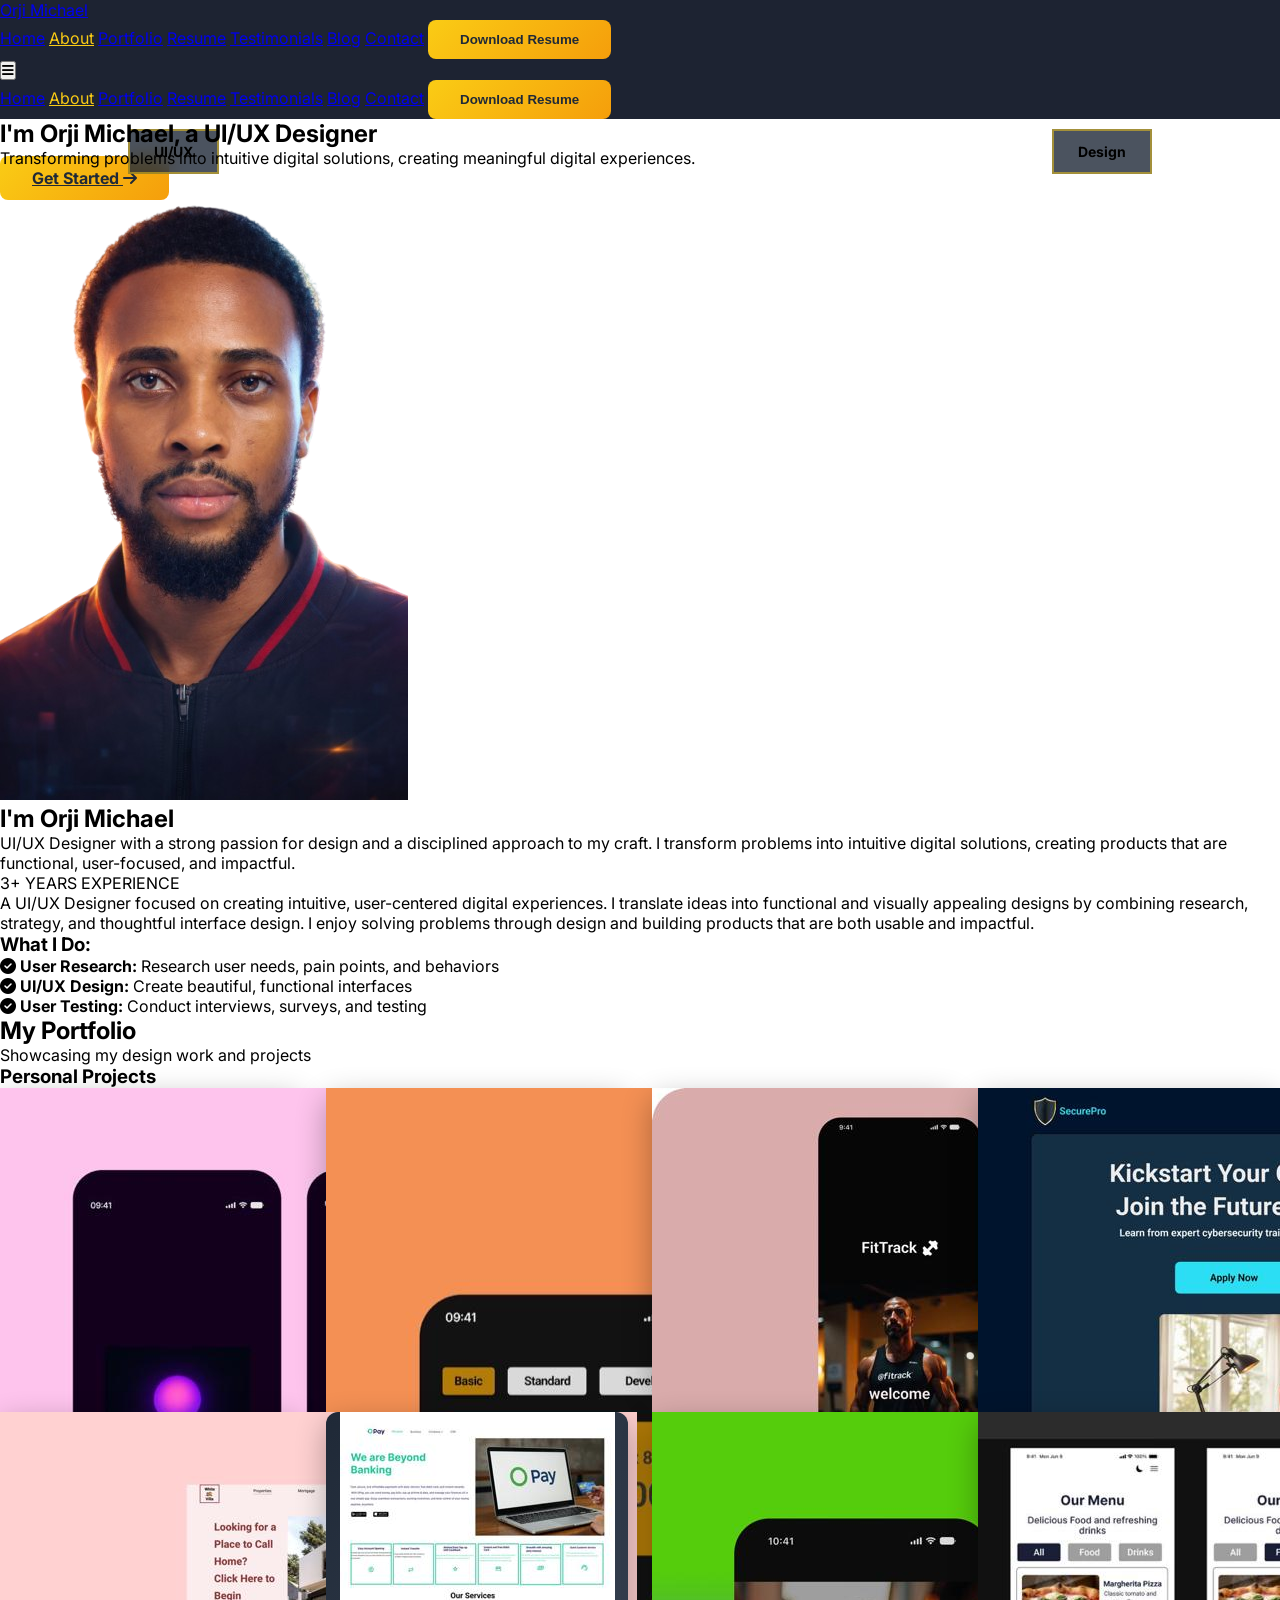
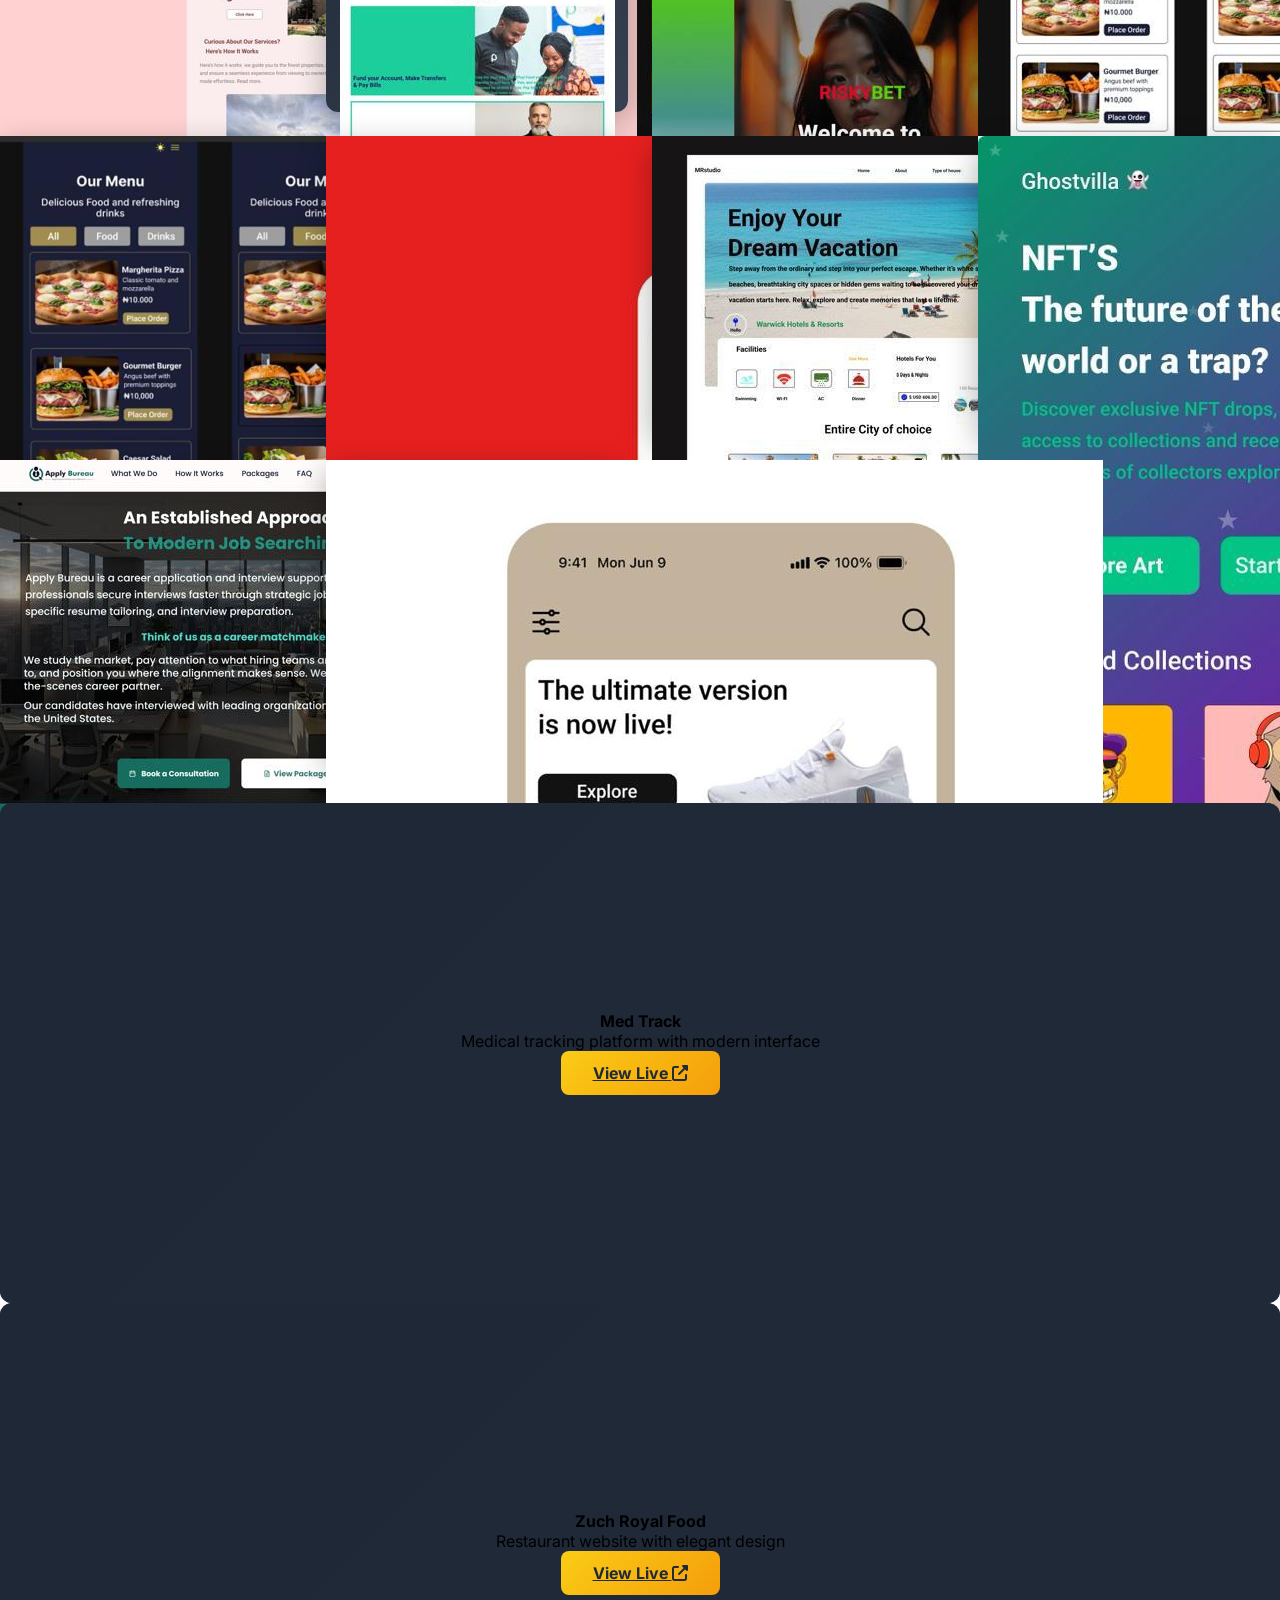
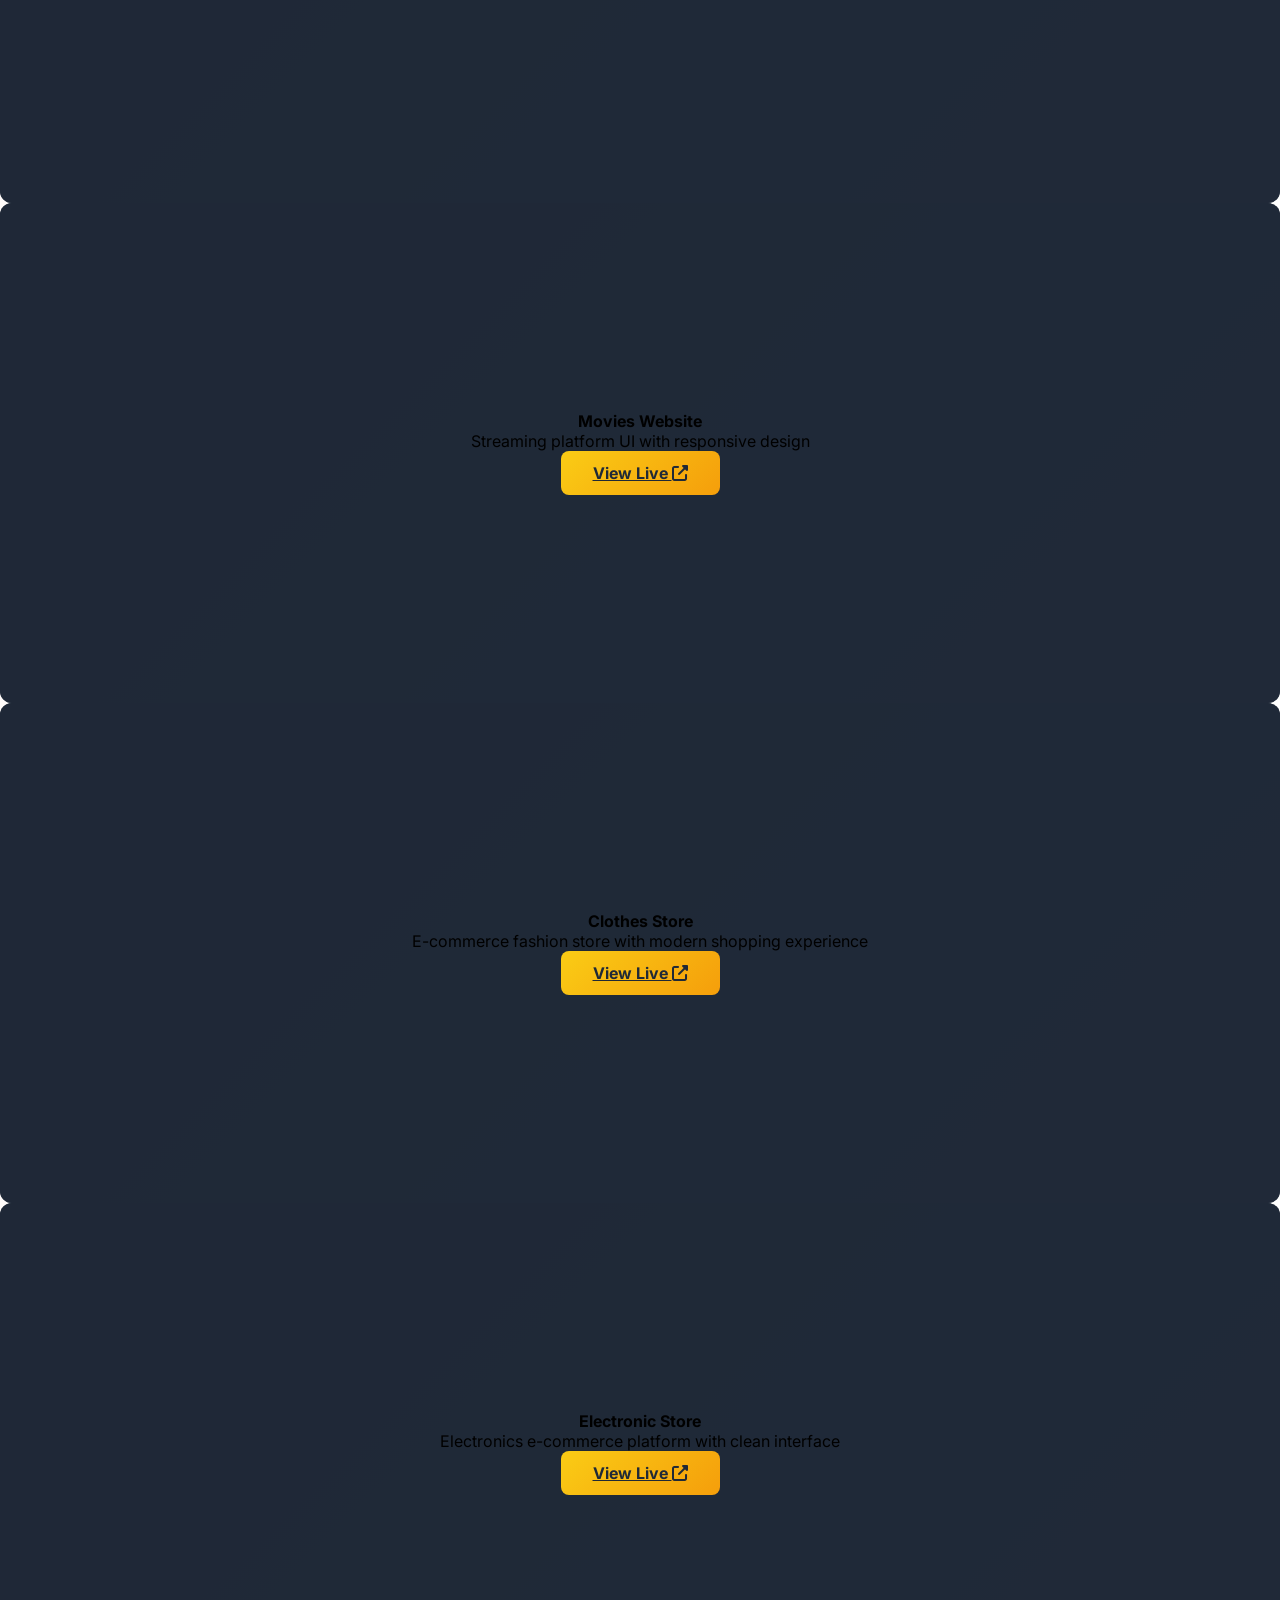
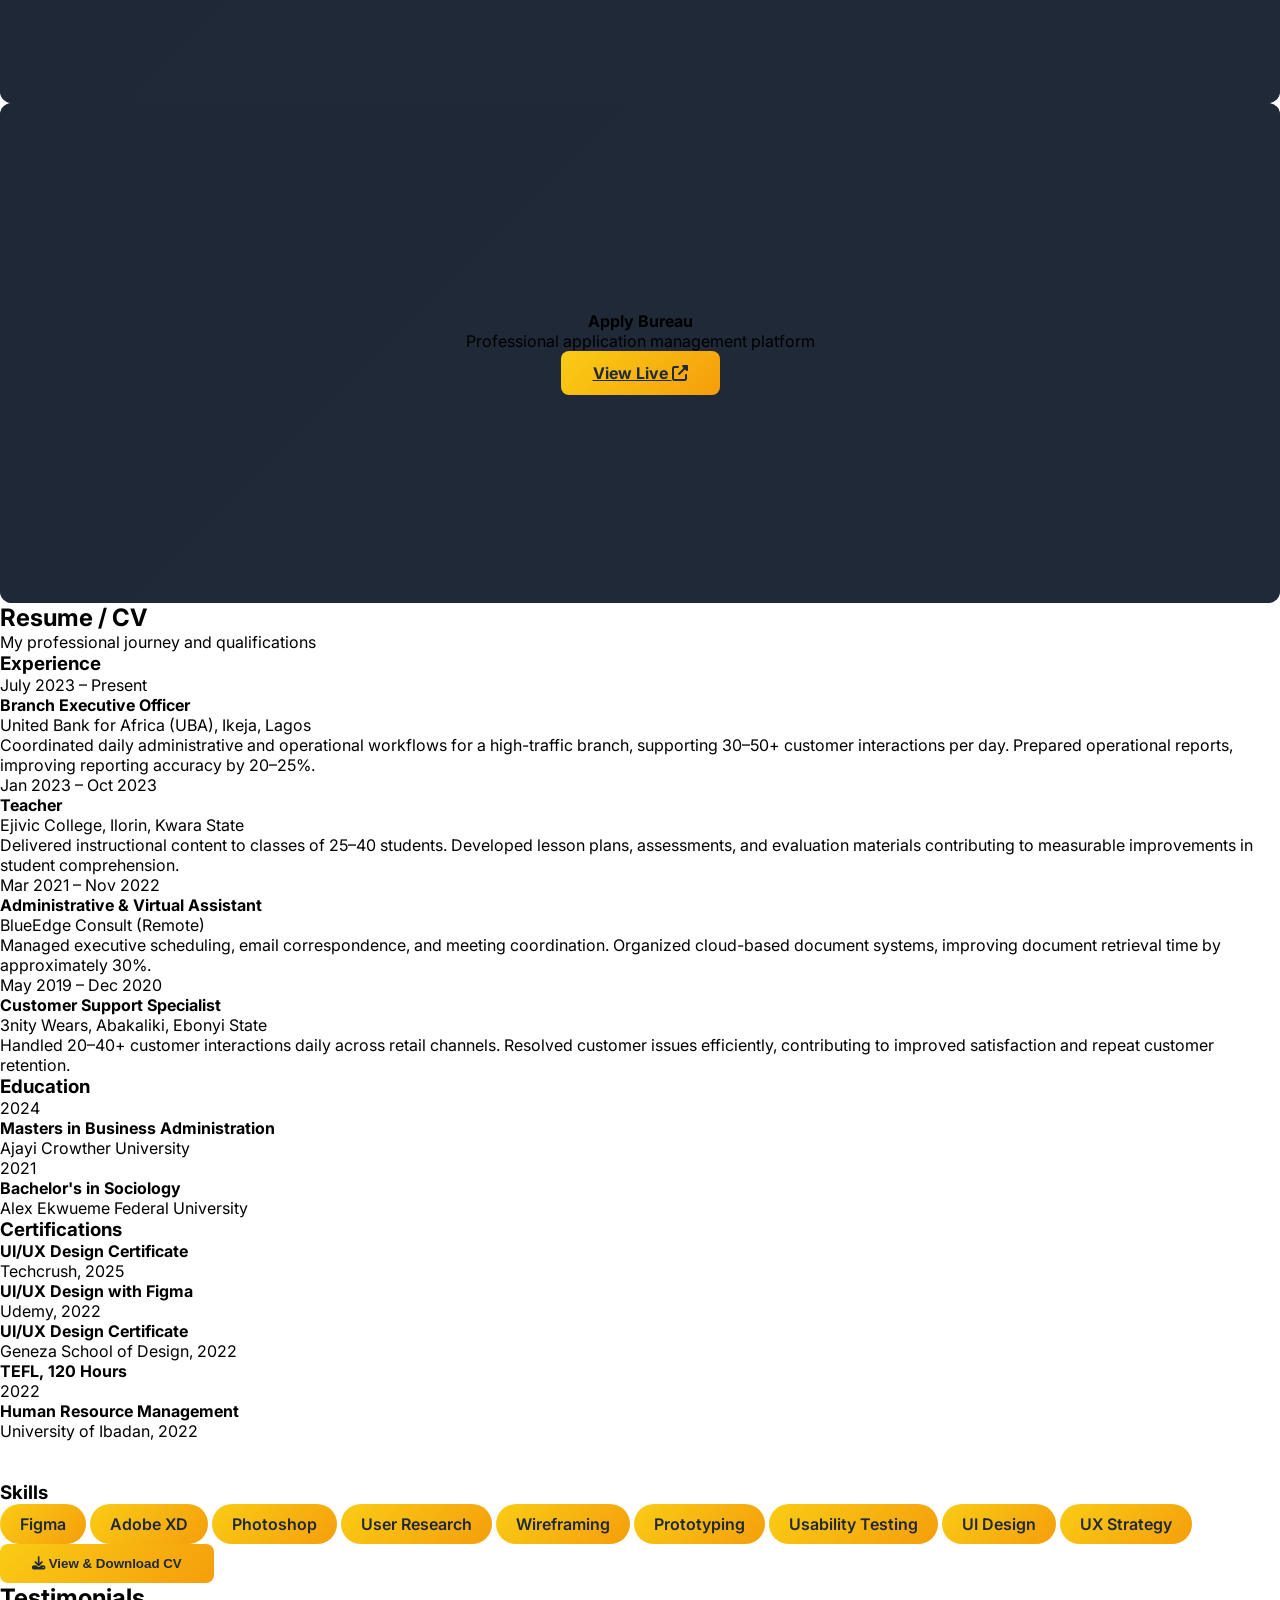
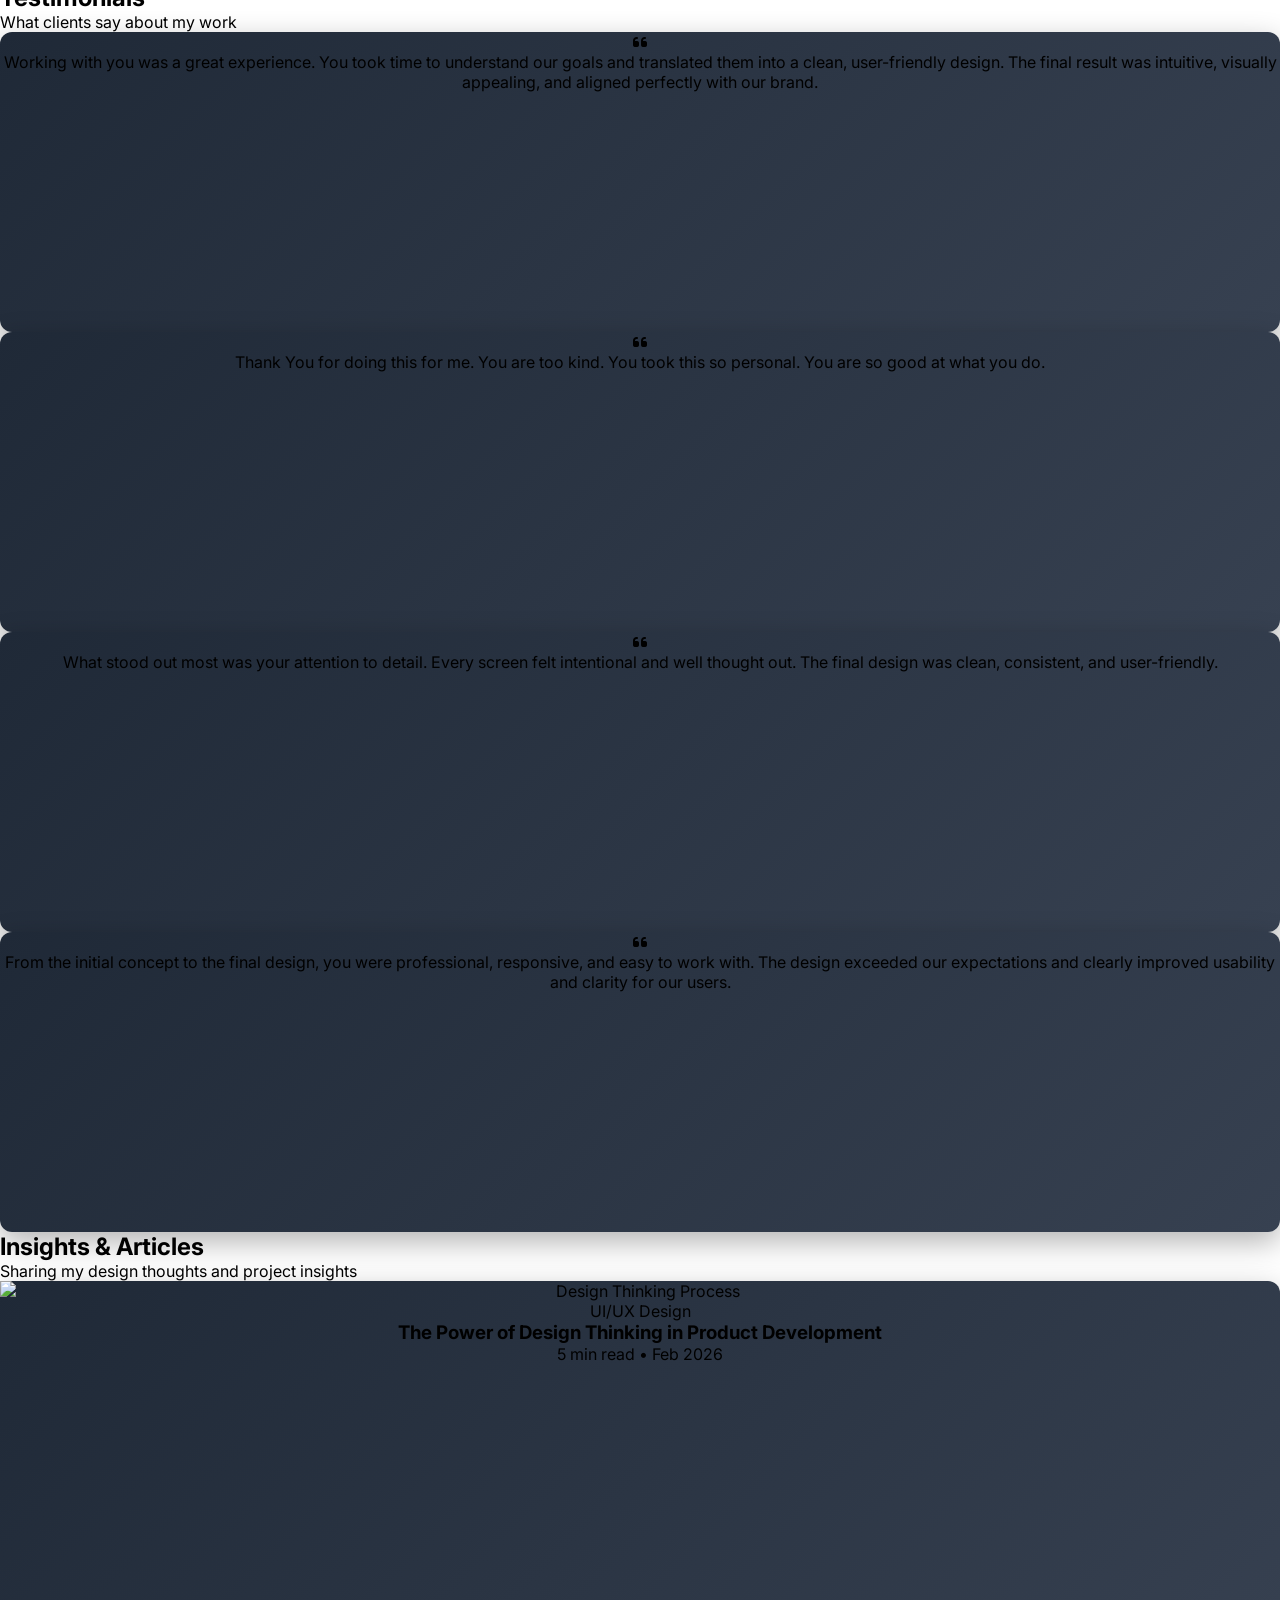
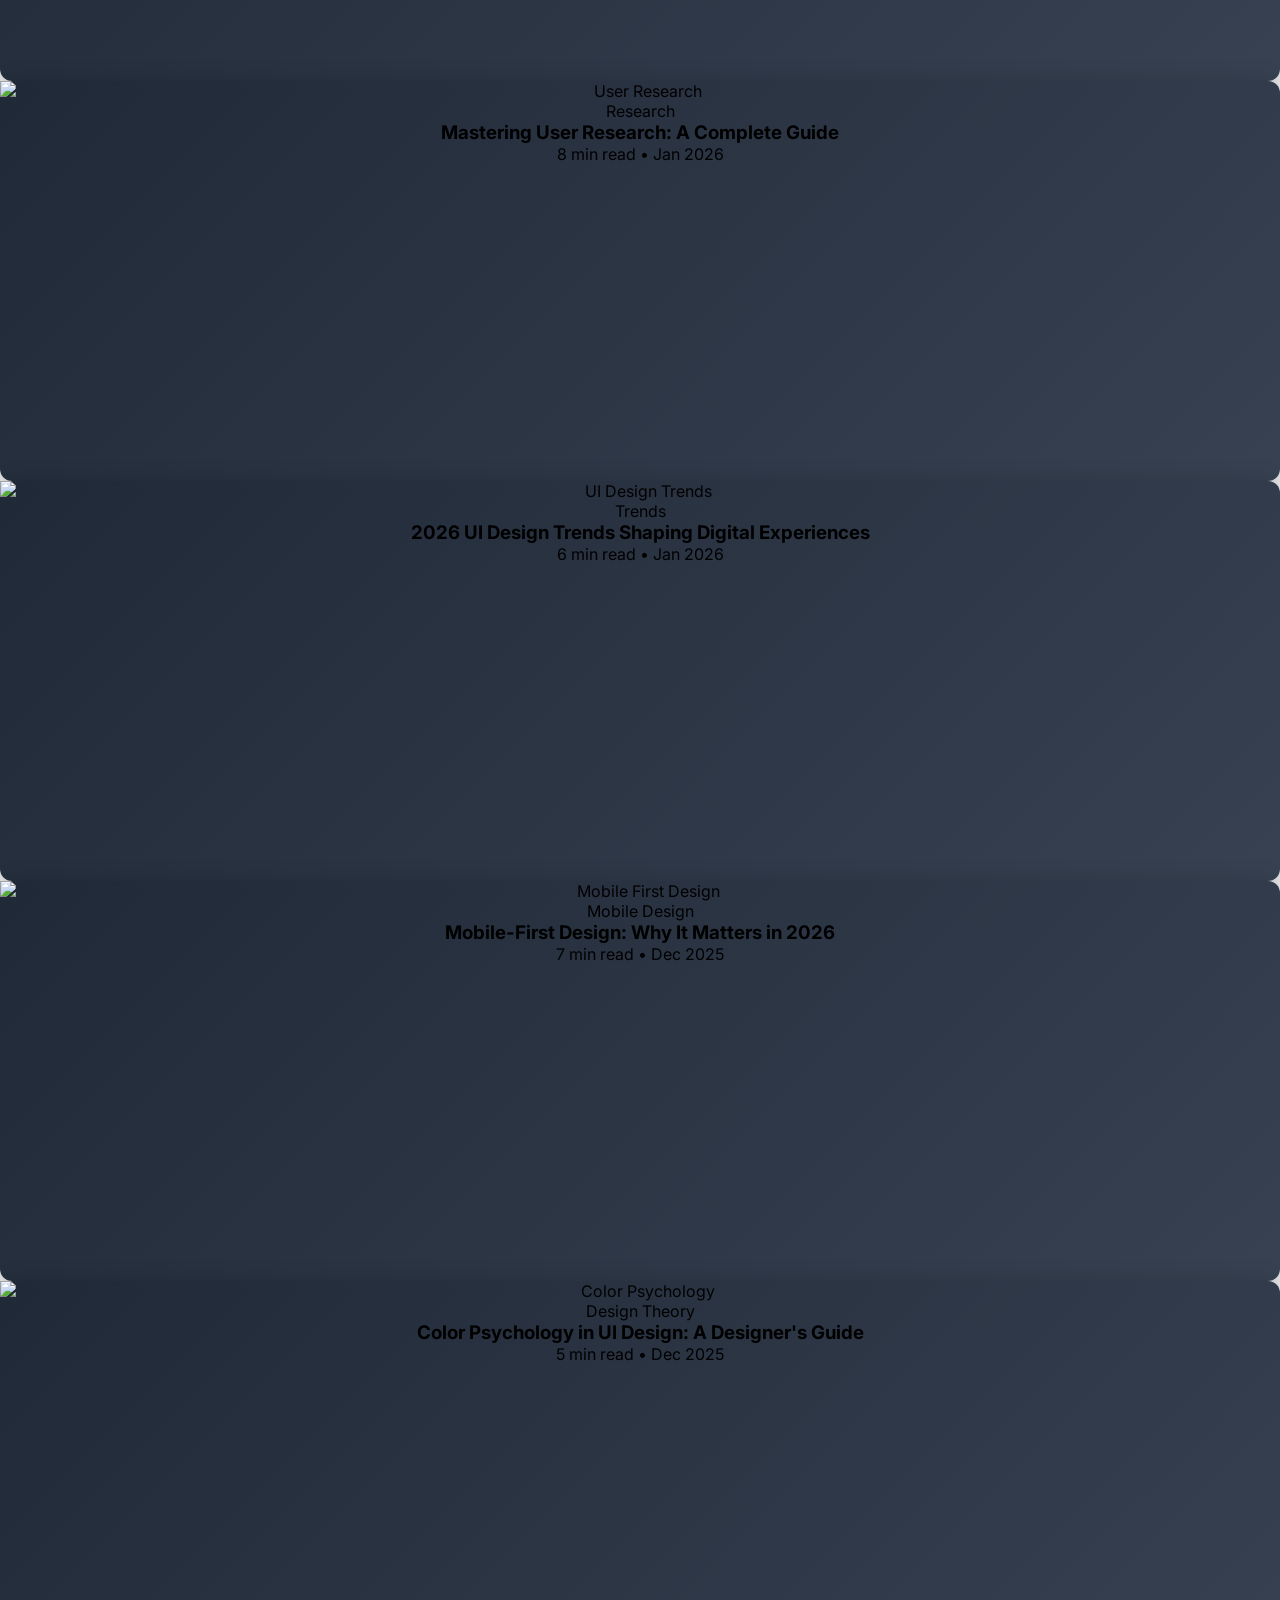
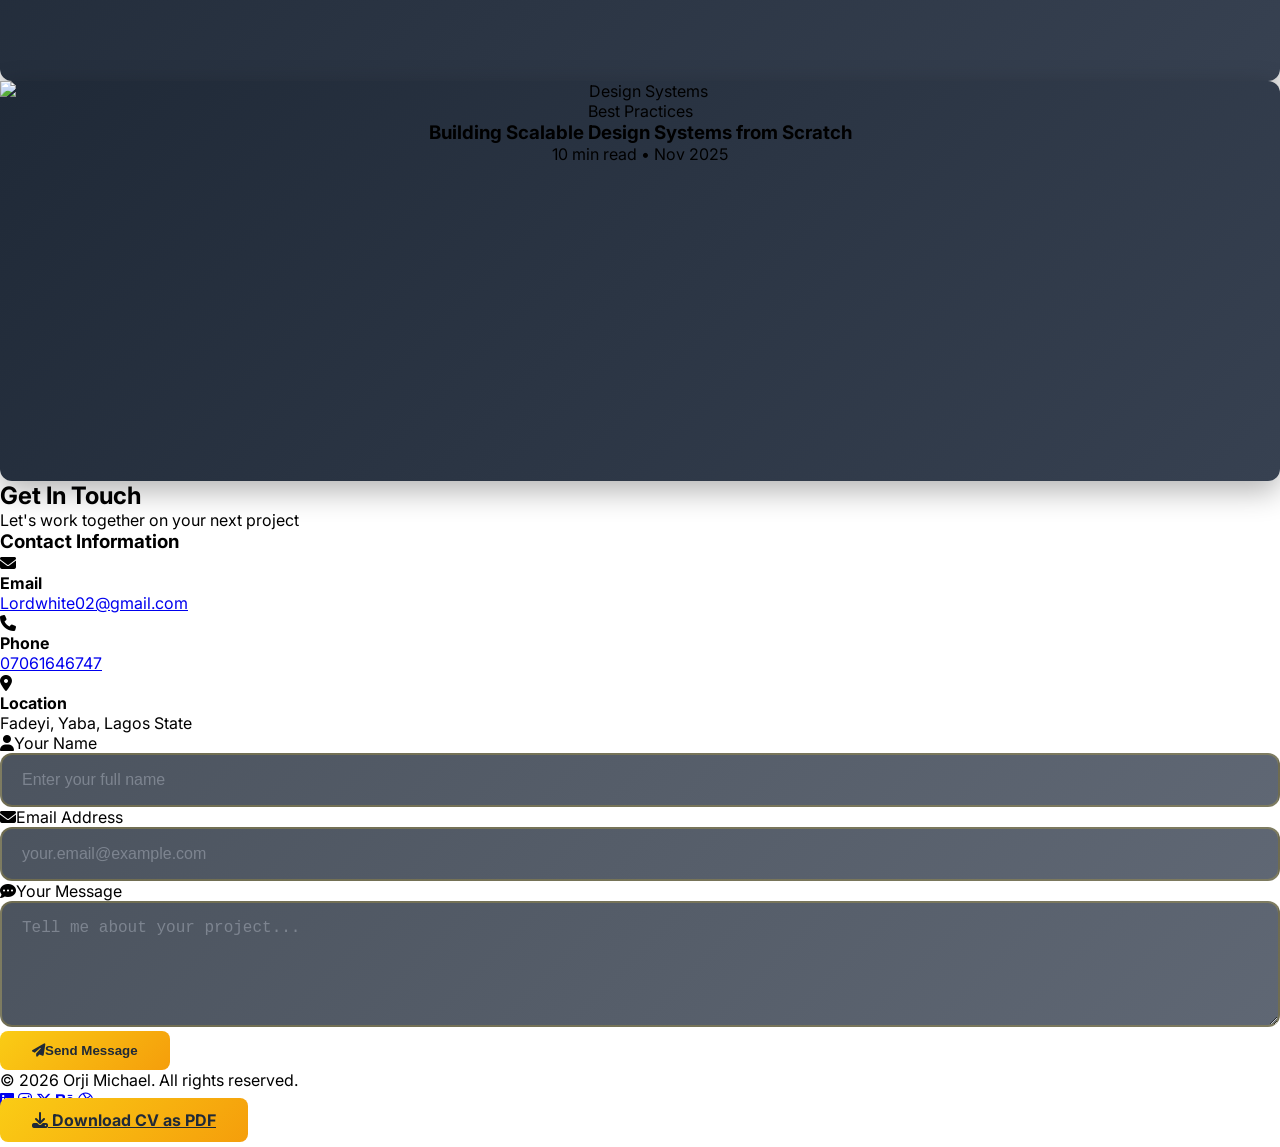
==== index.html @ 98fd3d8f "first commit" ====
<!DOCTYPE html>
<html lang="en" class="scroll-smooth">
<head>
    <meta charset="UTF-8">
    <meta name="viewport" content="width=device-width, initial-scale=1.0">
    <title>Orji Michael - UI/UX Designer Portfolio</title>
    <script src="https://cdn.tailwindcss.com"></script>
    <link rel="stylesheet" href="https://cdnjs.cloudflare.com/ajax/libs/font-awesome/6.4.0/css/all.min.css">
    <link rel="stylesheet" href="styles.css">
</head>
<body class="bg-gray-900 text-white overflow-x-hidden">
    
    <!-- Navigation -->
    <nav id="navbar" class="fixed top-0 left-0 right-0 z-50 transition-all duration-300">
        <div class="container mx-auto px-6 py-4">
            <div class="flex items-center justify-between">
                <div class="text-2xl font-bold">
                    <a href="#home" class="hover:text-yellow-400 transition-colors">Orji Michael</a>
                </div>
                
                <!-- Desktop Menu -->
                <div class="hidden lg:flex items-center space-x-8">
                    <a href="#home" class="nav-link hover:text-yellow-400 transition-colors">Home</a>
                    <a href="#about" class="nav-link hover:text-yellow-400 transition-colors">About</a>
                    <a href="#portfolio" class="nav-link hover:text-yellow-400 transition-colors">Portfolio</a>
                    <a href="#resume" class="nav-link hover:text-yellow-400 transition-colors">Resume</a>
                    <a href="#testimonials" class="nav-link hover:text-yellow-400 transition-colors">Testimonials</a>
                    <a href="#blog" class="nav-link hover:text-yellow-400 transition-colors">Blog</a>
                    <a href="#contact" class="nav-link hover:text-yellow-400 transition-colors">Contact</a>
                    <button onclick="openResumeModal()" class="btn-primary">Download Resume</button>
                </div>
                
                <!-- Mobile Menu Button -->
                <button id="mobile-menu-btn" class="lg:hidden text-2xl">
                    <i class="fas fa-bars"></i>
                </button>
            </div>
        </div>
        
        <!-- Mobile Menu -->
        <div id="mobile-menu" class="hidden lg:hidden bg-gray-800 border-t border-gray-700">
            <div class="container mx-auto px-6 py-4 flex flex-col space-y-4">
                <a href="#home" class="nav-link hover:text-yellow-400 transition-colors">Home</a>
                <a href="#about" class="nav-link hover:text-yellow-400 transition-colors">About</a>
                <a href="#portfolio" class="nav-link hover:text-yellow-400 transition-colors">Portfolio</a>
                <a href="#resume" class="nav-link hover:text-yellow-400 transition-colors">Resume</a>
                <a href="#testimonials" class="nav-link hover:text-yellow-400 transition-colors">Testimonials</a>
                <a href="#blog" class="nav-link hover:text-yellow-400 transition-colors">Blog</a>
                <a href="#contact" class="nav-link hover:text-yellow-400 transition-colors">Contact</a>
                <button onclick="openResumeModal()" class="btn-primary w-full">Download Resume</button>
            </div>
        </div>
    </nav>

    <!-- Hero Section -->
    <section id="home" class="min-h-screen flex items-center justify-center relative overflow-hidden pt-20">
        <div class="absolute inset-0 bg-gradient-to-br from-gray-900 via-gray-800 to-gray-900"></div>
        
        <!-- Floating Shapes -->
        <div class="floating-shape" style="top: 15%; left: 10%;">
            <div class="shape-box">UI/UX</div>
        </div>
        <div class="floating-shape" style="top: 60%; left: 15%; animation-delay: 1s;">
            <div class="shape-circle bg-yellow-400"></div>
        </div>
        <div class="floating-shape" style="top: 25%; right: 15%; animation-delay: 2s;">
            <div class="shape-hexagon bg-green-400"></div>
        </div>
        <div class="floating-shape" style="bottom: 20%; right: 10%; animation-delay: 1.5s;">
            <div class="shape-box">Design</div>
        </div>
        
        <div class="container mx-auto px-6 relative z-10">
            <div class="text-center max-w-4xl mx-auto">
                <h1 class="text-5xl md:text-7xl font-bold mb-6 hero-text">
                    I'm <span class="text-yellow-400">Orji Michael</span>, a UI/UX Designer
                </h1>
                <p class="text-xl md:text-2xl text-gray-300 mb-8 hero-subtext">
                    Transforming problems into intuitive digital solutions, creating meaningful digital experiences.
                </p>
                <a href="#portfolio" class="btn-primary inline-block">
                    Get Started <i class="fas fa-arrow-right ml-2"></i>
                </a>
            </div>
        </div>
    </section>

    <!-- About Section -->
    <section id="about" class="py-20 relative overflow-hidden">
        <div class="absolute inset-0 dotted-bg"></div>
        
        <!-- Floating Shapes -->
        <div class="floating-shape" style="top: 10%; right: 5%; animation-delay: 0.5s;">
            <div class="shape-circle bg-purple-400"></div>
        </div>
        <div class="floating-shape" style="bottom: 15%; left: 8%; animation-delay: 1.5s;">
            <div class="shape-hexagon bg-blue-400"></div>
        </div>
        
        <div class="container mx-auto px-6 relative z-10">
            <div class="grid md:grid-cols-2 gap-12 items-center">
                <!-- Image -->
                <div class="about-image">
                    <img src="/Modern_portrait_with_futuristic_backdrop-removebg-preview.png" 
                         alt="Orji Michael" 
                         class="rounded-lg shadow-2xl w-full">
                </div>
                
                <!-- Content -->
                <div class="about-content space-y-6">
                    <h2 class="text-4xl md:text-5xl font-bold mb-4">I'm Orji Michael</h2>
                    
                    <p class="text-gray-300 text-lg leading-relaxed">
                        UI/UX Designer with a strong passion for design and a disciplined approach to my craft. 
                        I transform problems into intuitive digital solutions, creating products that are functional, 
                        user-focused, and impactful.
                    </p>
                    
                    <div class="bg-yellow-400 text-gray-900 inline-block px-6 py-3 rounded-lg font-bold text-xl">
                        3+ YEARS EXPERIENCE
                    </div>
                    
                    <p class="text-gray-300 text-lg leading-relaxed">
                        A UI/UX Designer focused on creating intuitive, user-centered digital experiences. I translate 
                        ideas into functional and visually appealing designs by combining research, strategy, and thoughtful 
                        interface design. I enjoy solving problems through design and building products that are both usable 
                        and impactful.
                    </p>
                    
                    <div class="space-y-4">
                        <h3 class="text-2xl font-bold text-yellow-400">What I Do:</h3>
                        <ul class="space-y-3">
                            <li class="flex items-start">
                                <i class="fas fa-check-circle text-yellow-400 mt-1 mr-3"></i>
                                <span class="text-gray-300"><strong>User Research:</strong> Research user needs, pain points, and behaviors</span>
                            </li>
                            <li class="flex items-start">
                                <i class="fas fa-check-circle text-yellow-400 mt-1 mr-3"></i>
                                <span class="text-gray-300"><strong>UI/UX Design:</strong> Create beautiful, functional interfaces</span>
                            </li>
                            <li class="flex items-start">
                                <i class="fas fa-check-circle text-yellow-400 mt-1 mr-3"></i>
                                <span class="text-gray-300"><strong>User Testing:</strong> Conduct interviews, surveys, and testing</span>
                            </li>
                        </ul>
                    </div>
                </div>
            </div>
        </div>
    </section>

    <!-- Portfolio Section -->
    <section id="portfolio" class="py-20 bg-gray-800">
        <div class="container mx-auto px-6">
            <div class="text-center mb-16">
                <h2 class="text-4xl md:text-5xl font-bold mb-4">My Portfolio</h2>
                <p class="text-gray-400 text-lg">Showcasing my design work and projects</p>
            </div>
            
            <!-- Personal Projects -->
            <div class="mb-16">
                <h3 class="text-3xl font-bold mb-8 text-yellow-400">Personal Projects</h3>
                <div id="personal-projects" class="masonry-grid mb-8"></div>
                <div class="text-center">
                    <a href="https://www.figma.com/design/Eebya5kWHMeaG3CeEDU3U3/Project?node-id=0-1&t=UxhblJqhVqPGoAim-1" target="_blank" rel="noopener noreferrer" class="btn-primary inline-block">
                        View All My Work in Figma <i class="fas fa-external-link-alt ml-2"></i>
                    </a>
                </div>
            </div>
            
            <!-- Real-Life / Client Projects -->
            <div>
                <h3 class="text-3xl font-bold mb-8 text-yellow-400">Real-Life / Client Projects</h3>
                <div id="client-projects" class="grid md:grid-cols-2 xl:grid-cols-3 gap-8"></div>
            </div>
        </div>
    </section>

    <!-- Resume Section -->
    <section id="resume" class="py-20">
        <div class="container mx-auto px-6">
            <div class="text-center mb-16">
                <h2 class="text-4xl md:text-5xl font-bold mb-4">Resume / CV</h2>
                <p class="text-gray-400 text-lg">My professional journey and qualifications</p>
            </div>
            
            <!-- Experience Timeline -->
            <div class="mb-16">
                <h3 class="text-3xl font-bold mb-8 text-yellow-400">Experience</h3>
                <div class="space-y-8">
                    <div class="timeline-item">
                        <div class="flex flex-col md:flex-row gap-6">
                            <div class="md:w-1/4">
                                <span class="text-yellow-400 font-bold text-lg">July 2023 – Present</span>
                            </div>
                            <div class="md:w-3/4">
                                <h4 class="text-2xl font-bold mb-2">Branch Executive Officer</h4>
                                <p class="text-gray-400 mb-3">United Bank for Africa (UBA), Ikeja, Lagos</p>
                                <p class="text-gray-300">Coordinated daily administrative and operational workflows for a high-traffic branch, supporting 30–50+ customer interactions per day. Prepared operational reports, improving reporting accuracy by 20–25%.</p>
                            </div>
                        </div>
                    </div>
                    
                    <div class="timeline-item">
                        <div class="flex flex-col md:flex-row gap-6">
                            <div class="md:w-1/4">
                                <span class="text-yellow-400 font-bold text-lg">Jan 2023 – Oct 2023</span>
                            </div>
                            <div class="md:w-3/4">
                                <h4 class="text-2xl font-bold mb-2">Teacher</h4>
                                <p class="text-gray-400 mb-3">Ejivic College, Ilorin, Kwara State</p>
                                <p class="text-gray-300">Delivered instructional content to classes of 25–40 students. Developed lesson plans, assessments, and evaluation materials contributing to measurable improvements in student comprehension.</p>
                            </div>
                        </div>
                    </div>
                    
                    <div class="timeline-item">
                        <div class="flex flex-col md:flex-row gap-6">
                            <div class="md:w-1/4">
                                <span class="text-yellow-400 font-bold text-lg">Mar 2021 – Nov 2022</span>
                            </div>
                            <div class="md:w-3/4">
                                <h4 class="text-2xl font-bold mb-2">Administrative & Virtual Assistant</h4>
                                <p class="text-gray-400 mb-3">BlueEdge Consult (Remote)</p>
                                <p class="text-gray-300">Managed executive scheduling, email correspondence, and meeting coordination. Organized cloud-based document systems, improving document retrieval time by approximately 30%.</p>
                            </div>
                        </div>
                    </div>
                    
                    <div class="timeline-item">
                        <div class="flex flex-col md:flex-row gap-6">
                            <div class="md:w-1/4">
                                <span class="text-yellow-400 font-bold text-lg">May 2019 – Dec 2020</span>
                            </div>
                            <div class="md:w-3/4">
                                <h4 class="text-2xl font-bold mb-2">Customer Support Specialist</h4>
                                <p class="text-gray-400 mb-3">3nity Wears, Abakaliki, Ebonyi State</p>
                                <p class="text-gray-300">Handled 20–40+ customer interactions daily across retail channels. Resolved customer issues efficiently, contributing to improved satisfaction and repeat customer retention.</p>
                            </div>
                        </div>
                    </div>
                </div>
            </div>
            
            <!-- Education -->
            <div class="mb-16">
                <h3 class="text-3xl font-bold mb-8 text-yellow-400">Education</h3>
                <div class="grid md:grid-cols-2 gap-8">
                    <div class="bg-gray-800 p-6 rounded-lg timeline-item">
                        <span class="text-yellow-400 font-bold">2024</span>
                        <h4 class="text-xl font-bold mt-2 mb-1">Masters in Business Administration</h4>
                        <p class="text-gray-400">Ajayi Crowther University</p>
                    </div>
                    <div class="bg-gray-800 p-6 rounded-lg timeline-item">
                        <span class="text-yellow-400 font-bold">2021</span>
                        <h4 class="text-xl font-bold mt-2 mb-1">Bachelor's in Sociology</h4>
                        <p class="text-gray-400">Alex Ekwueme Federal University</p>
                    </div>
                </div>
            </div>
            
            <!-- Certifications -->
            <div class="mb-16">
                <h3 class="text-3xl font-bold mb-8 text-yellow-400">Certifications</h3>
                <div class="grid md:grid-cols-2 lg:grid-cols-3 gap-6">
                    <div class="bg-gray-800 p-6 rounded-lg timeline-item">
                        <h4 class="font-bold mb-2">UI/UX Design Certificate</h4>
                        <p class="text-gray-400 text-sm">Techcrush, 2025</p>
                    </div>
                    <div class="bg-gray-800 p-6 rounded-lg timeline-item">
                        <h4 class="font-bold mb-2">UI/UX Design with Figma</h4>
                        <p class="text-gray-400 text-sm">Udemy, 2022</p>
                    </div>
                    <div class="bg-gray-800 p-6 rounded-lg timeline-item">
                        <h4 class="font-bold mb-2">UI/UX Design Certificate</h4>
                        <p class="text-gray-400 text-sm">Geneza School of Design, 2022</p>
                    </div>
                    <div class="bg-gray-800 p-6 rounded-lg timeline-item">
                        <h4 class="font-bold mb-2">TEFL, 120 Hours</h4>
                        <p class="text-gray-400 text-sm">2022</p>
                    </div>
                    <div class="bg-gray-800 p-6 rounded-lg timeline-item">
                        <h4 class="font-bold mb-2">Human Resource Management</h4>
                        <p class="text-gray-400 text-sm">University of Ibadan, 2022</p>
                    </div>
                    <div class="bg-gray-800 p-6 rounded-lg timeline-item">
                        <h4 class="font-bold mb-2">Public Administration Certification</h4>
                        <p class="text-gray-400 text-sm">Chartered Institute of Local Government, 2022</p>
                    </div>
                </div>
            </div>
            
            <!-- Skills -->
            <div class="mb-16">
                <h3 class="text-3xl font-bold mb-8 text-yellow-400">Skills</h3>
                <div class="flex flex-wrap gap-4">
                    <span class="skill-tag">Figma</span>
                    <span class="skill-tag">Adobe XD</span>
                    <span class="skill-tag">Photoshop</span>
                    <span class="skill-tag">User Research</span>
                    <span class="skill-tag">Wireframing</span>
                    <span class="skill-tag">Prototyping</span>
                    <span class="skill-tag">Usability Testing</span>
                    <span class="skill-tag">UI Design</span>
                    <span class="skill-tag">UX Strategy</span>
                </div>
            </div>
            
            <!-- CV Download Button -->
            <div class="text-center">
                <button onclick="openResumeModal()" class="btn-primary text-xl px-8 py-4">
                    <i class="fas fa-download mr-2"></i> View & Download CV
                </button>
            </div>
        </div>
    </section>

    <!-- Testimonials Section -->
    <section id="testimonials" class="py-20 bg-gray-800">
        <div class="container mx-auto px-6">
            <div class="text-center mb-16">
                <h2 class="text-4xl md:text-5xl font-bold mb-4">Testimonials</h2>
                <p class="text-gray-400 text-lg">What clients say about my work</p>
            </div>
            
            <div class="grid md:grid-cols-2 lg:grid-cols-2 gap-8">
                <div class="flip-card">
                    <div class="flip-card-inner">
                        <div class="flip-card-front">
                            <div class="p-8">
                                <i class="fas fa-quote-left text-4xl text-yellow-400 mb-4"></i>
                                <p class="text-gray-300 text-lg leading-relaxed">
                                    Working with you was a great experience. You took time to understand our goals and translated them into a clean, user-friendly design. The final result was intuitive, visually appealing, and aligned perfectly with our brand.
                                </p>
                            </div>
                        </div>
                        <div class="flip-card-back">
                            <div class="p-8 flex flex-col items-center justify-center h-full">
                                <img src="https://ui-avatars.com/api/?name=Adebayo+Johnson&background=facc15&color=1f2937&size=128&bold=true" 
                                     alt="Adebayo Johnson" 
                                     class="w-20 h-20 rounded-full mb-4 object-cover border-4 border-yellow-400">
                                <h4 class="text-xl font-bold">Adebayo Johnson</h4>
                                <p class="text-gray-400">CEO, Med Track</p>
                            </div>
                        </div>
                    </div>
                </div>
                
                <div class="flip-card">
                    <div class="flip-card-inner">
                        <div class="flip-card-front">
                            <div class="p-8">
                                <i class="fas fa-quote-left text-4xl text-yellow-400 mb-4"></i>
                                <p class="text-gray-300 text-lg leading-relaxed">
                                    Thank You for doing this for me. You are too kind. You took this so personal. You are so good at what you do.
                                </p>
                            </div>
                        </div>
                        <div class="flip-card-back">
                            <div class="p-8 flex flex-col items-center justify-center h-full">
                                <img src="https://ui-avatars.com/api/?name=Chioma+Okafor&background=facc15&color=1f2937&size=128&bold=true" 
                                     alt="Chioma Okafor" 
                                     class="w-20 h-20 rounded-full mb-4 object-cover border-4 border-yellow-400">
                                <h4 class="text-xl font-bold">Chioma Okafor</h4>
                                <p class="text-gray-400">Owner, Zuch Royal Food</p>
                            </div>
                        </div>
                    </div>
                </div>
                
                <div class="flip-card">
                    <div class="flip-card-inner">
                        <div class="flip-card-front">
                            <div class="p-8">
                                <i class="fas fa-quote-left text-4xl text-yellow-400 mb-4"></i>
                                <p class="text-gray-300 text-lg leading-relaxed">
                                    What stood out most was your attention to detail. Every screen felt intentional and well thought out. The final design was clean, consistent, and user-friendly.
                                </p>
                            </div>
                        </div>
                        <div class="flip-card-back">
                            <div class="p-8 flex flex-col items-center justify-center h-full">
                                <img src="https://ui-avatars.com/api/?name=Emeka+Nwosu&background=facc15&color=1f2937&size=128&bold=true" 
                                     alt="Emeka Nwosu" 
                                     class="w-20 h-20 rounded-full mb-4 object-cover border-4 border-yellow-400">
                                <h4 class="text-xl font-bold">Emeka Nwosu</h4>
                                <p class="text-gray-400">Founder, Clothes Store</p>
                            </div>
                        </div>
                    </div>
                </div>
                
                <div class="flip-card">
                    <div class="flip-card-inner">
                        <div class="flip-card-front">
                            <div class="p-8">
                                <i class="fas fa-quote-left text-4xl text-yellow-400 mb-4"></i>
                                <p class="text-gray-300 text-lg leading-relaxed">
                                    From the initial concept to the final design, you were professional, responsive, and easy to work with. The design exceeded our expectations and clearly improved usability and clarity for our users.
                                </p>
                            </div>
                        </div>
                        <div class="flip-card-back">
                            <div class="p-8 flex flex-col items-center justify-center h-full">
                                <img src="https://ui-avatars.com/api/?name=Ngozi+Adekunle&background=facc15&color=1f2937&size=128&bold=true" 
                                     alt="Ngozi Adekunle" 
                                     class="w-20 h-20 rounded-full mb-4 object-cover border-4 border-yellow-400">
                                <h4 class="text-xl font-bold">Ngozi Adekunle</h4>
                                <p class="text-gray-400">Manager, Electronic Store</p>
                            </div>
                        </div>
                    </div>
                </div>
            </div>
        </div>
    </section>

    <!-- Blog Section -->
    <section id="blog" class="py-20">
        <div class="container mx-auto px-6">
            <div class="text-center mb-16">
                <h2 class="text-4xl md:text-5xl font-bold mb-4">Insights & Articles</h2>
                <p class="text-gray-400 text-lg">Sharing my design thoughts and project insights</p>
            </div>
            
            <div class="grid md:grid-cols-2 lg:grid-cols-3 gap-8">
                <div class="flip-card blog-card">
                    <div class="flip-card-inner">
                        <div class="flip-card-front">
                            <img src="https://images.unsplash.com/photo-1561070791-2526d30994b5?w=400&h=300&fit=crop" 
                                 alt="Design Thinking Process" 
                                 class="w-full h-48 object-cover rounded-t-lg">
                            <div class="p-6">
                                <span class="text-yellow-400 text-sm font-bold">UI/UX Design</span>
                                <h3 class="text-xl font-bold mt-2 mb-2">The Power of Design Thinking in Product Development</h3>
                                <p class="text-gray-400 text-sm">5 min read • Feb 2026</p>
                            </div>
                        </div>
                        <div class="flip-card-back">
                            <div class="p-6 flex flex-col justify-center h-full">
                                <p class="text-gray-300 mb-4 text-sm leading-relaxed">
                                    Discover how design thinking methodology transforms problem-solving and creates user-centered solutions. Learn the five stages: Empathize, Define, Ideate, Prototype, and Test.
                                </p>
                                <div class="flex flex-wrap gap-2 mb-4">
                                    <span class="text-xs bg-yellow-400 text-gray-900 px-3 py-1 rounded-full font-semibold">Design Thinking</span>
                                    <span class="text-xs bg-yellow-400 text-gray-900 px-3 py-1 rounded-full font-semibold">UX Strategy</span>
                                </div>
                                <a href="blog-design-thinking.html" class="text-yellow-400 font-bold hover:underline">
                                    Read More <i class="fas fa-arrow-right ml-1"></i>
                                </a>
                            </div>
                        </div>
                    </div>
                </div>
                
                <div class="flip-card blog-card">
                    <div class="flip-card-inner">
                        <div class="flip-card-front">
                            <img src="https://images.unsplash.com/photo-1586717791821-3f44a563fa4c?w=400&h=300&fit=crop" 
                                 alt="User Research" 
                                 class="w-full h-48 object-cover rounded-t-lg">
                            <div class="p-6">
                                <span class="text-yellow-400 text-sm font-bold">Research</span>
                                <h3 class="text-xl font-bold mt-2 mb-2">Mastering User Research: A Complete Guide</h3>
                                <p class="text-gray-400 text-sm">8 min read • Jan 2026</p>
                            </div>
                        </div>
                        <div class="flip-card-back">
                            <div class="p-6 flex flex-col justify-center h-full">
                                <p class="text-gray-300 mb-4 text-sm leading-relaxed">
                                    A comprehensive guide to conducting effective user research. Learn interview techniques, survey design, usability testing, and how to translate insights into actionable design decisions.
                                </p>
                                <div class="flex flex-wrap gap-2 mb-4">
                                    <span class="text-xs bg-yellow-400 text-gray-900 px-3 py-1 rounded-full font-semibold">User Research</span>
                                    <span class="text-xs bg-yellow-400 text-gray-900 px-3 py-1 rounded-full font-semibold">Testing</span>
                                </div>
                                <a href="blog-user-research.html" class="text-yellow-400 font-bold hover:underline">
                                    Read More <i class="fas fa-arrow-right ml-1"></i>
                                </a>
                            </div>
                        </div>
                    </div>
                </div>
                
                <div class="flip-card blog-card">
                    <div class="flip-card-inner">
                        <div class="flip-card-front">
                            <img src="https://images.unsplash.com/photo-1559028012-481c04fa702d?w=400&h=300&fit=crop" 
                                 alt="UI Design Trends" 
                                 class="w-full h-48 object-cover rounded-t-lg">
                            <div class="p-6">
                                <span class="text-yellow-400 text-sm font-bold">Trends</span>
                                <h3 class="text-xl font-bold mt-2 mb-2">2026 UI Design Trends Shaping Digital Experiences</h3>
                                <p class="text-gray-400 text-sm">6 min read • Jan 2026</p>
                            </div>
                        </div>
                        <div class="flip-card-back">
                            <div class="p-6 flex flex-col justify-center h-full">
                                <p class="text-gray-300 mb-4 text-sm leading-relaxed">
                                    Explore the latest UI design trends including glassmorphism, 3D elements, micro-interactions, and AI-powered personalization that are defining modern digital experiences.
                                </p>
                                <div class="flex flex-wrap gap-2 mb-4">
                                    <span class="text-xs bg-yellow-400 text-gray-900 px-3 py-1 rounded-full font-semibold">UI Trends</span>
                                    <span class="text-xs bg-yellow-400 text-gray-900 px-3 py-1 rounded-full font-semibold">Innovation</span>
                                </div>
                                <a href="blog-ui-trends.html" class="text-yellow-400 font-bold hover:underline">
                                    Read More <i class="fas fa-arrow-right ml-1"></i>
                                </a>
                            </div>
                        </div>
                    </div>
                </div>
                
                <div class="flip-card blog-card">
                    <div class="flip-card-inner">
                        <div class="flip-card-front">
                            <img src="https://images.unsplash.com/photo-1558655146-d09347e92766?w=400&h=300&fit=crop" 
                                 alt="Mobile First Design" 
                                 class="w-full h-48 object-cover rounded-t-lg">
                            <div class="p-6">
                                <span class="text-yellow-400 text-sm font-bold">Mobile Design</span>
                                <h3 class="text-xl font-bold mt-2 mb-2">Mobile-First Design: Why It Matters in 2026</h3>
                                <p class="text-gray-400 text-sm">7 min read • Dec 2025</p>
                            </div>
                        </div>
                        <div class="flip-card-back">
                            <div class="p-6 flex flex-col justify-center h-full">
                                <p class="text-gray-300 mb-4 text-sm leading-relaxed">
                                    Understanding the importance of mobile-first approach in modern design. Learn best practices for responsive design, touch interactions, and optimizing for smaller screens.
                                </p>
                                <div class="flex flex-wrap gap-2 mb-4">
                                    <span class="text-xs bg-yellow-400 text-gray-900 px-3 py-1 rounded-full font-semibold">Mobile Design</span>
                                    <span class="text-xs bg-yellow-400 text-gray-900 px-3 py-1 rounded-full font-semibold">Responsive</span>
                                </div>
                                <a href="blog-mobile-first.html" class="text-yellow-400 font-bold hover:underline">
                                    Read More <i class="fas fa-arrow-right ml-1"></i>
                                </a>
                            </div>
                        </div>
                    </div>
                </div>
                
                <div class="flip-card blog-card">
                    <div class="flip-card-inner">
                        <div class="flip-card-front">
                            <img src="https://images.unsplash.com/photo-1507238691740-187a5b1d37b8?w=400&h=300&fit=crop" 
                                 alt="Color Psychology" 
                                 class="w-full h-48 object-cover rounded-t-lg">
                            <div class="p-6">
                                <span class="text-yellow-400 text-sm font-bold">Design Theory</span>
                                <h3 class="text-xl font-bold mt-2 mb-2">Color Psychology in UI Design: A Designer's Guide</h3>
                                <p class="text-gray-400 text-sm">5 min read • Dec 2025</p>
                            </div>
                        </div>
                        <div class="flip-card-back">
                            <div class="p-6 flex flex-col justify-center h-full">
                                <p class="text-gray-300 mb-4 text-sm leading-relaxed">
                                    How colors influence user behavior and emotions. Learn to choose the right color palette for your brand and create accessible, visually appealing interfaces.
                                </p>
                                <div class="flex flex-wrap gap-2 mb-4">
                                    <span class="text-xs bg-yellow-400 text-gray-900 px-3 py-1 rounded-full font-semibold">Color Theory</span>
                                    <span class="text-xs bg-yellow-400 text-gray-900 px-3 py-1 rounded-full font-semibold">Psychology</span>
                                </div>
                                <a href="blog-color-psychology.html" class="text-yellow-400 font-bold hover:underline">
                                    Read More <i class="fas fa-arrow-right ml-1"></i>
                                </a>
                            </div>
                        </div>
                    </div>
                </div>
                
                <div class="flip-card blog-card">
                    <div class="flip-card-inner">
                        <div class="flip-card-front">
                            <img src="https://images.unsplash.com/photo-1552664730-d307ca884978?w=400&h=300&fit=crop" 
                                 alt="Design Systems" 
                                 class="w-full h-48 object-cover rounded-t-lg">
                            <div class="p-6">
                                <span class="text-yellow-400 text-sm font-bold">Best Practices</span>
                                <h3 class="text-xl font-bold mt-2 mb-2">Building Scalable Design Systems from Scratch</h3>
                                <p class="text-gray-400 text-sm">10 min read • Nov 2025</p>
                            </div>
                        </div>
                        <div class="flip-card-back">
                            <div class="p-6 flex flex-col justify-center h-full">
                                <p class="text-gray-300 mb-4 text-sm leading-relaxed">
                                    Create consistent, scalable design systems. Learn about component libraries, design tokens, documentation, and maintaining design consistency across products.
                                </p>
                                <div class="flex flex-wrap gap-2 mb-4">
                                    <span class="text-xs bg-yellow-400 text-gray-900 px-3 py-1 rounded-full font-semibold">Design Systems</span>
                                    <span class="text-xs bg-yellow-400 text-gray-900 px-3 py-1 rounded-full font-semibold">Components</span>
                                </div>
                                <a href="blog-design-systems.html" class="text-yellow-400 font-bold hover:underline">
                                    Read More <i class="fas fa-arrow-right ml-1"></i>
                                </a>
                            </div>
                        </div>
                    </div>
                </div>
            </div>
        </div>
    </section>

    <!-- Contact Section -->
    <section id="contact" class="py-20 bg-gray-800 relative overflow-hidden">
        <!-- Floating Shapes -->
        <div class="floating-shape" style="top: 10%; left: 5%; animation-delay: 0.5s;">
            <div class="shape-circle bg-yellow-400"></div>
        </div>
        <div class="floating-shape" style="bottom: 10%; right: 5%; animation-delay: 1s;">
            <div class="shape-hexagon bg-green-400"></div>
        </div>
        
        <div class="container mx-auto px-6 relative z-10">
            <div class="text-center mb-16">
                <h2 class="text-4xl md:text-5xl font-bold mb-4">Get In Touch</h2>
                <p class="text-gray-400 text-lg">Let's work together on your next project</p>
            </div>
            
            <div class="max-w-4xl mx-auto">
                <div class="grid md:grid-cols-2 gap-12">
                    <!-- Contact Info -->
                    <div class="space-y-6">
                        <h3 class="text-2xl font-bold mb-6">Contact Information</h3>
                        
                        <div class="flex items-start space-x-4">
                            <i class="fas fa-envelope text-yellow-400 text-2xl mt-1"></i>
                            <div>
                                <h4 class="font-bold mb-1">Email</h4>
                                <a href="mailto:Lordwhite02@gmail.com" class="text-gray-400 hover:text-yellow-400 transition-colors">
                                    Lordwhite02@gmail.com
                                </a>
                            </div>
                        </div>
                        
                        <div class="flex items-start space-x-4">
                            <i class="fas fa-phone text-yellow-400 text-2xl mt-1"></i>
                            <div>
                                <h4 class="font-bold mb-1">Phone</h4>
                                <a href="https://wa.me/2347061646747" target="_blank" rel="noopener noreferrer" class="text-gray-400 hover:text-yellow-400 transition-colors">
                                    07061646747
                                </a>
                            </div>
                        </div>
                        
                        <div class="flex items-start space-x-4">
                            <i class="fas fa-map-marker-alt text-yellow-400 text-2xl mt-1"></i>
                            <div>
                                <h4 class="font-bold mb-1">Location</h4>
                                <p class="text-gray-400">Fadeyi, Yaba, Lagos State</p>
                            </div>
                        </div>
                    </div>
                    
                    <!-- Contact Form -->
                    <div>
                        <form id="contact-form" class="space-y-6">
                            <div class="form-group">
                                <label for="name" class="block text-sm font-bold mb-2 text-gray-300">
                                    <i class="fas fa-user mr-2 text-yellow-400"></i>Your Name
                                </label>
                                <input type="text" id="name" name="name" required
                                       placeholder="Enter your full name"
                                       class="form-input">
                            </div>
                            
                            <div class="form-group">
                                <label for="email" class="block text-sm font-bold mb-2 text-gray-300">
                                    <i class="fas fa-envelope mr-2 text-yellow-400"></i>Email Address
                                </label>
                                <input type="email" id="email" name="email" required
                                       placeholder="your.email@example.com"
                                       class="form-input">
                            </div>
                            
                            <div class="form-group">
                                <label for="message" class="block text-sm font-bold mb-2 text-gray-300">
                                    <i class="fas fa-comment-dots mr-2 text-yellow-400"></i>Your Message
                                </label>
                                <textarea id="message" name="message" rows="5" required
                                          placeholder="Tell me about your project..."
                                          class="form-input resize-none"></textarea>
                            </div>
                            
                            <button type="submit" class="btn-primary w-full text-lg py-4">
                                <i class="fas fa-paper-plane mr-2"></i>Send Message
                            </button>
                        </form>
                    </div>
                </div>
            </div>
        </div>
    </section>

    <!-- Footer -->
    <footer class="bg-gray-900 py-8 border-t border-gray-800">
        <div class="container mx-auto px-6">
            <div class="text-center">
                <p class="text-gray-400">
                    &copy; 2026 Orji Michael. All rights reserved.
                </p>
                <div class="mt-4 flex justify-center space-x-6">
                    <a href="https://linkedin.com/in/chisom-orji-30aa45230" target="_blank" rel="noopener noreferrer" class="text-gray-400 hover:text-yellow-400 transition-colors">
                        <i class="fab fa-linkedin text-2xl"></i>
                    </a>
                    <a href="https://www.instagram.com/loordwhite?igsh=NTBrMG4xajkxYXhs" target="_blank" rel="noopener noreferrer" class="text-gray-400 hover:text-yellow-400 transition-colors">
                        <i class="fab fa-instagram text-2xl"></i>
                    </a>
                    <a href="https://x.com/lordwhite02?s=21" target="_blank" rel="noopener noreferrer" class="text-gray-400 hover:text-yellow-400 transition-colors">
                        <i class="fab fa-x-twitter text-2xl"></i>
                    </a>
                    <a href="https://www.behance.net/" target="_blank" rel="noopener noreferrer" class="text-gray-400 hover:text-yellow-400 transition-colors">
                        <i class="fab fa-behance text-2xl"></i>
                    </a>
                    <a href="https://dribbble.com/" target="_blank" rel="noopener noreferrer" class="text-gray-400 hover:text-yellow-400 transition-colors">
                        <i class="fab fa-dribbble text-2xl"></i>
                    </a>
                </div>
            </div>
        </div>
    </footer>

    <!-- Resume Modal -->
    <div id="resume-modal" class="modal">
        <div class="modal-content" style="max-width: 600px;">
            <div class="flex justify-between items-center mb-6">
                <h3 class="text-2xl font-bold">Download Resume / CV</h3>
                <button onclick="closeResumeModal()" class="text-3xl hover:text-yellow-400 transition-colors">
                    &times;
                </button>
            </div>
            
            <div class="text-center py-8">
                <i class="fas fa-file-pdf text-yellow-400 text-6xl mb-6"></i>
                <p class="text-gray-300 text-lg mb-8">Click the button below to download my complete CV</p>
                <a href="ORJI CHISOM EZE_CV.pdf" download="Orji_Chisom_Eze_CV.pdf" class="btn-primary inline-block text-xl px-8 py-4">
                    <i class="fas fa-download mr-2"></i> Download CV
                </a>
            </div>
        </div>
    </div>
     
            
            <div class="text-center">
                <a href="ORJI CHISOM EZE_CV.pdf" download="Orji_Chisom_Eze_CV.pdf" class="btn-primary inline-block">
                    <i class="fas fa-download mr-2"></i> Download CV as PDF
                </a>
            </div>
        </div>
    </div>

    <script src="script.js"></script>
</body>
</html>
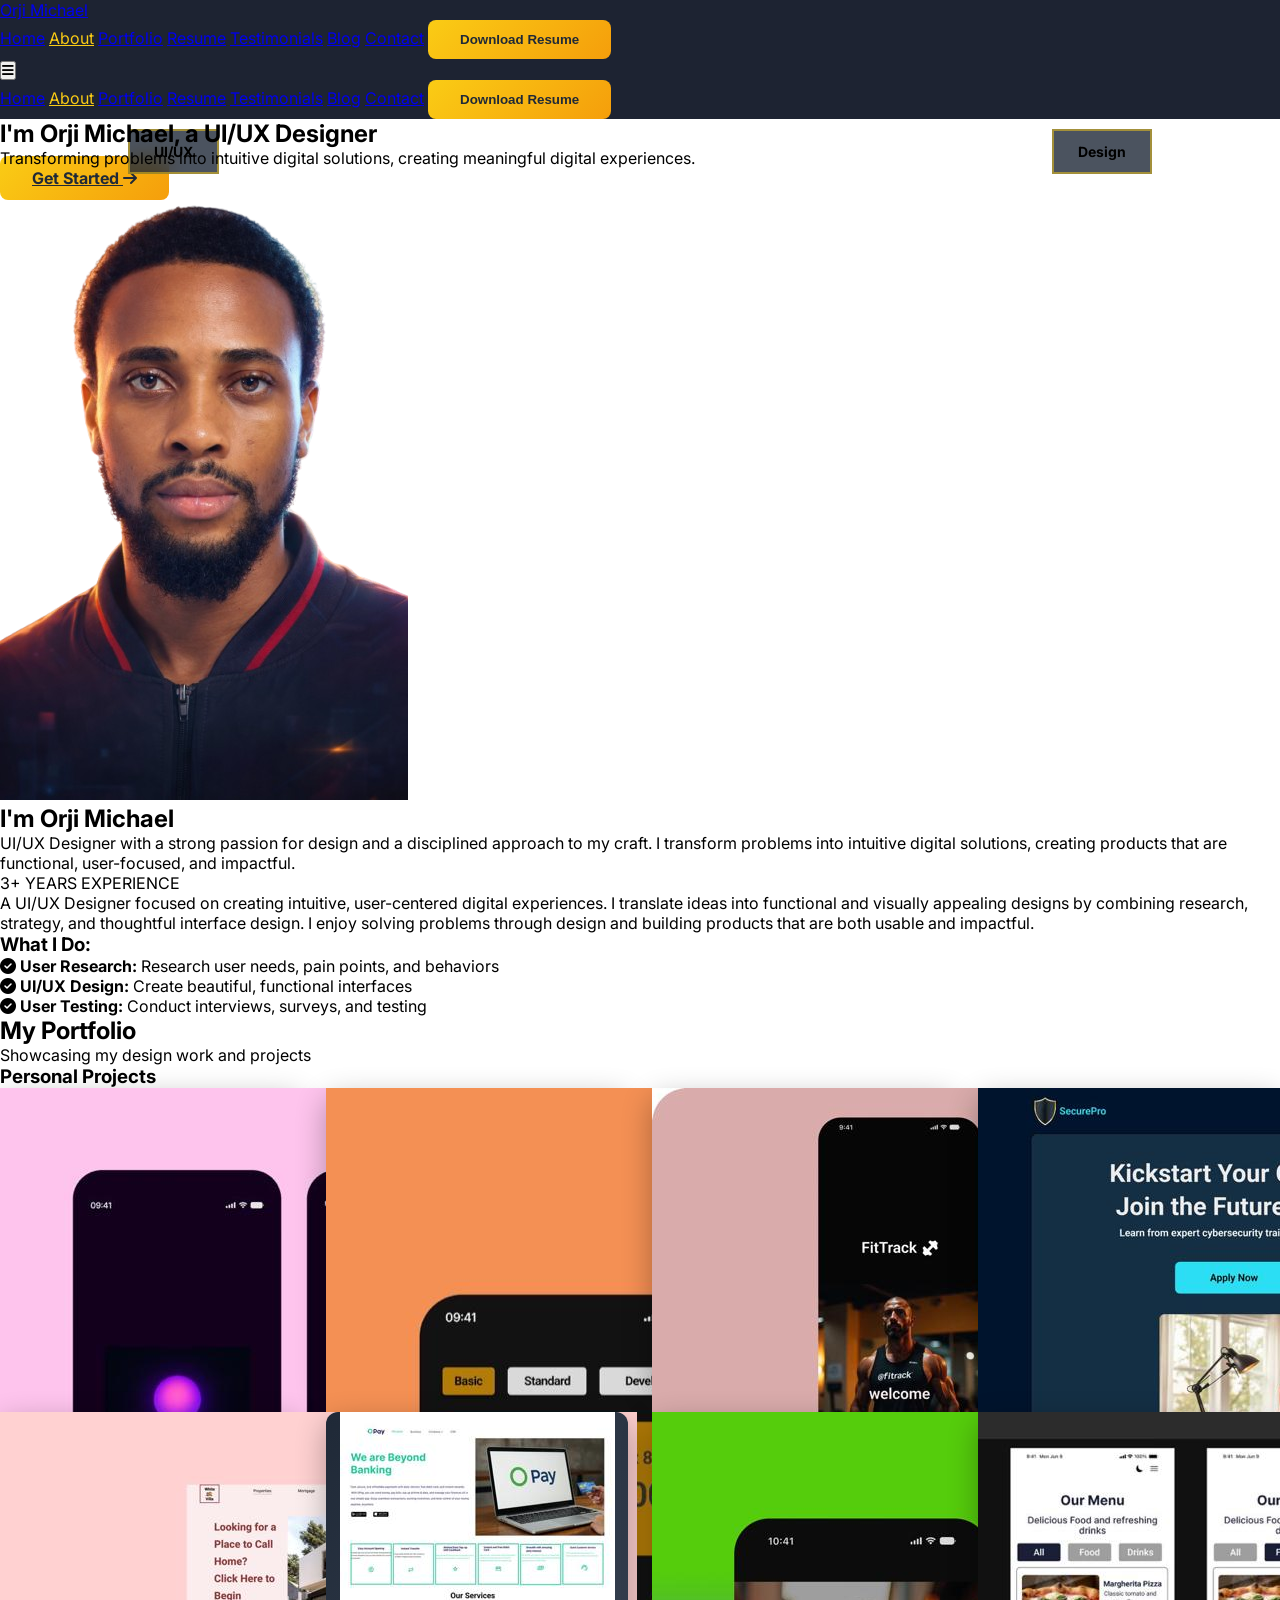
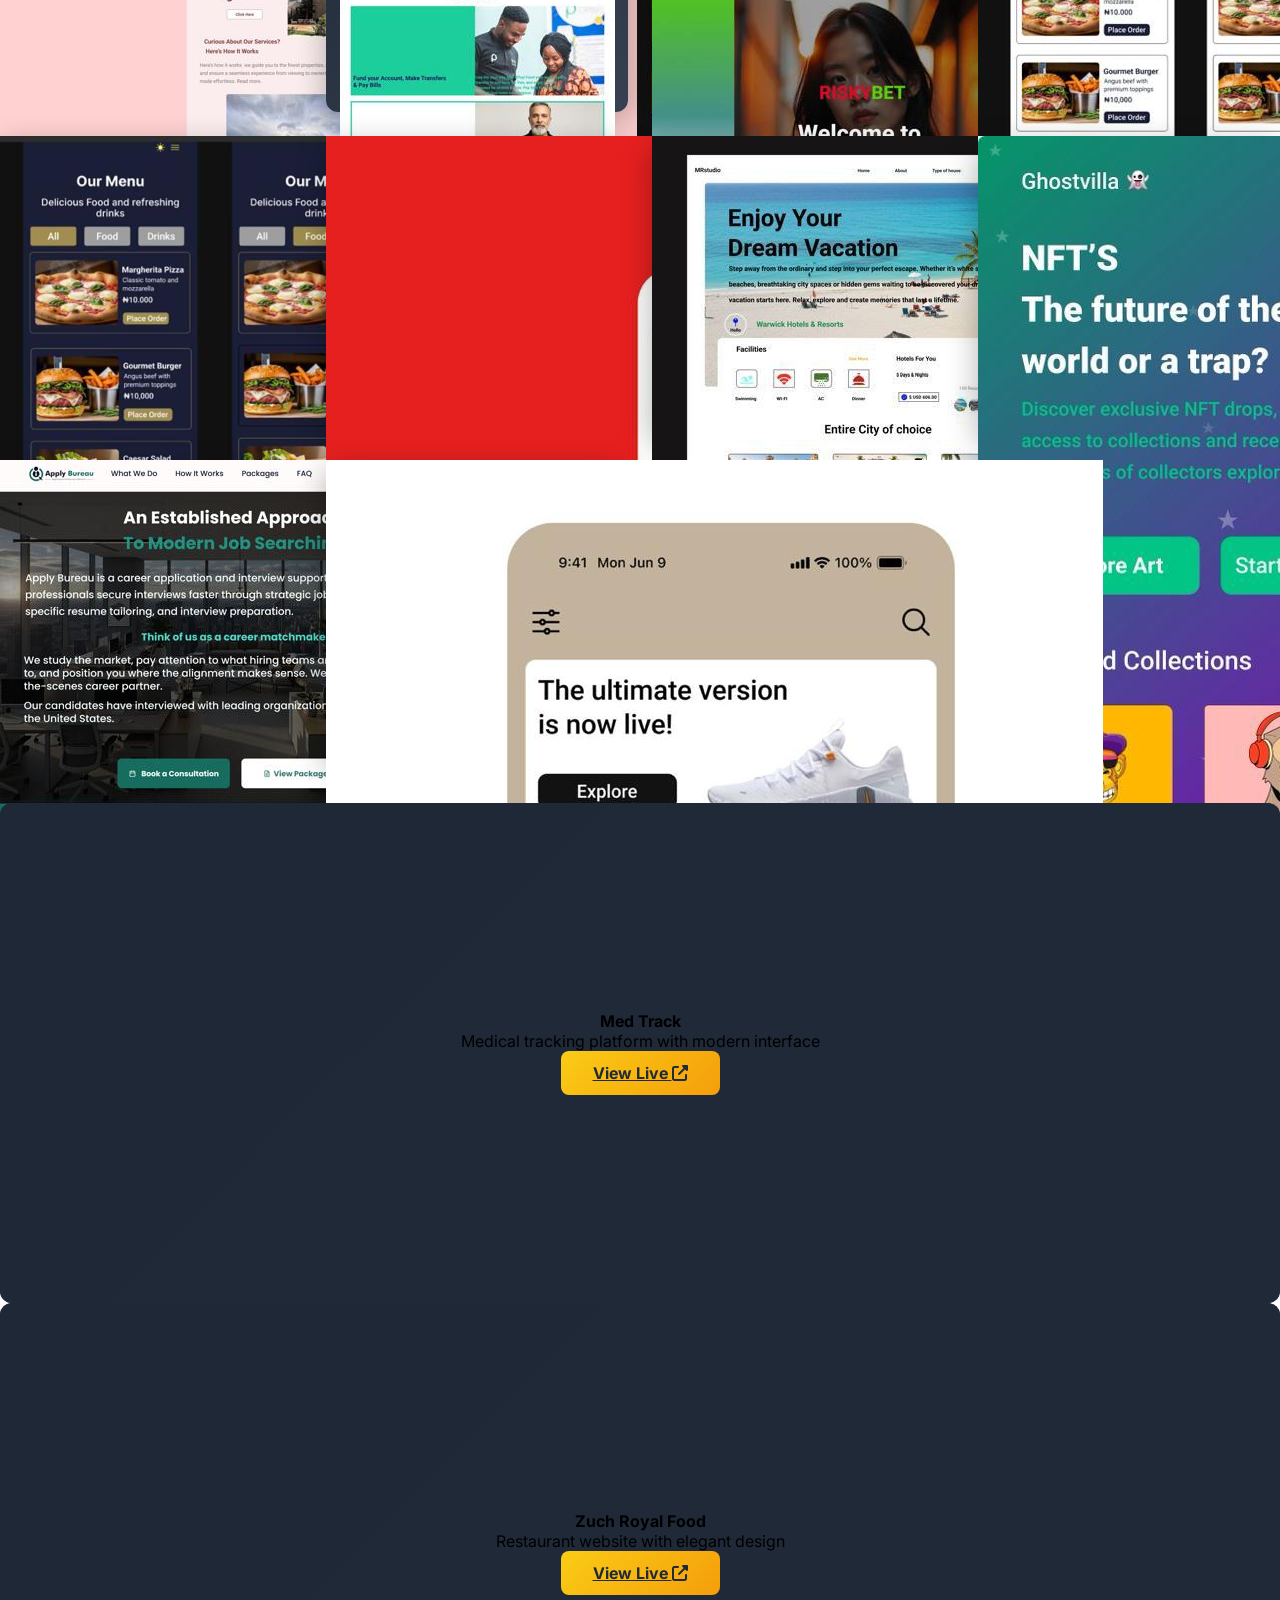
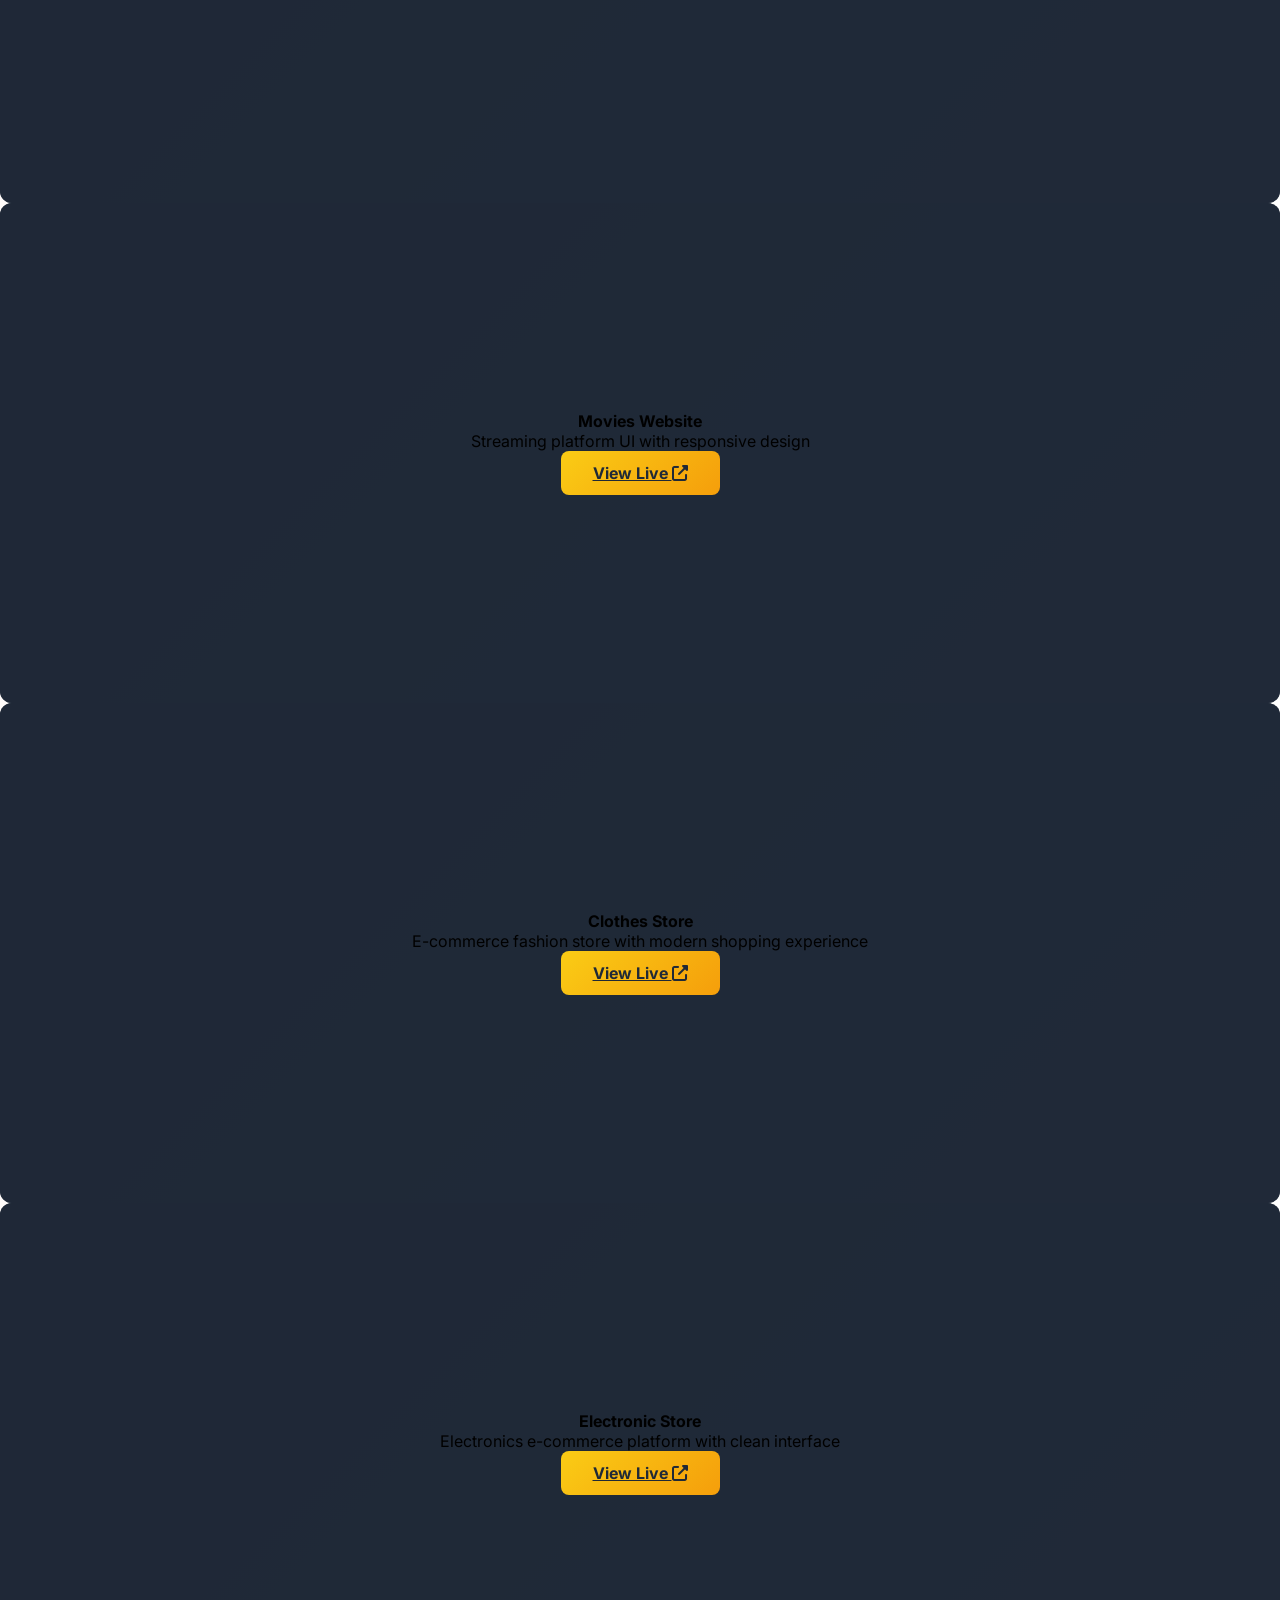
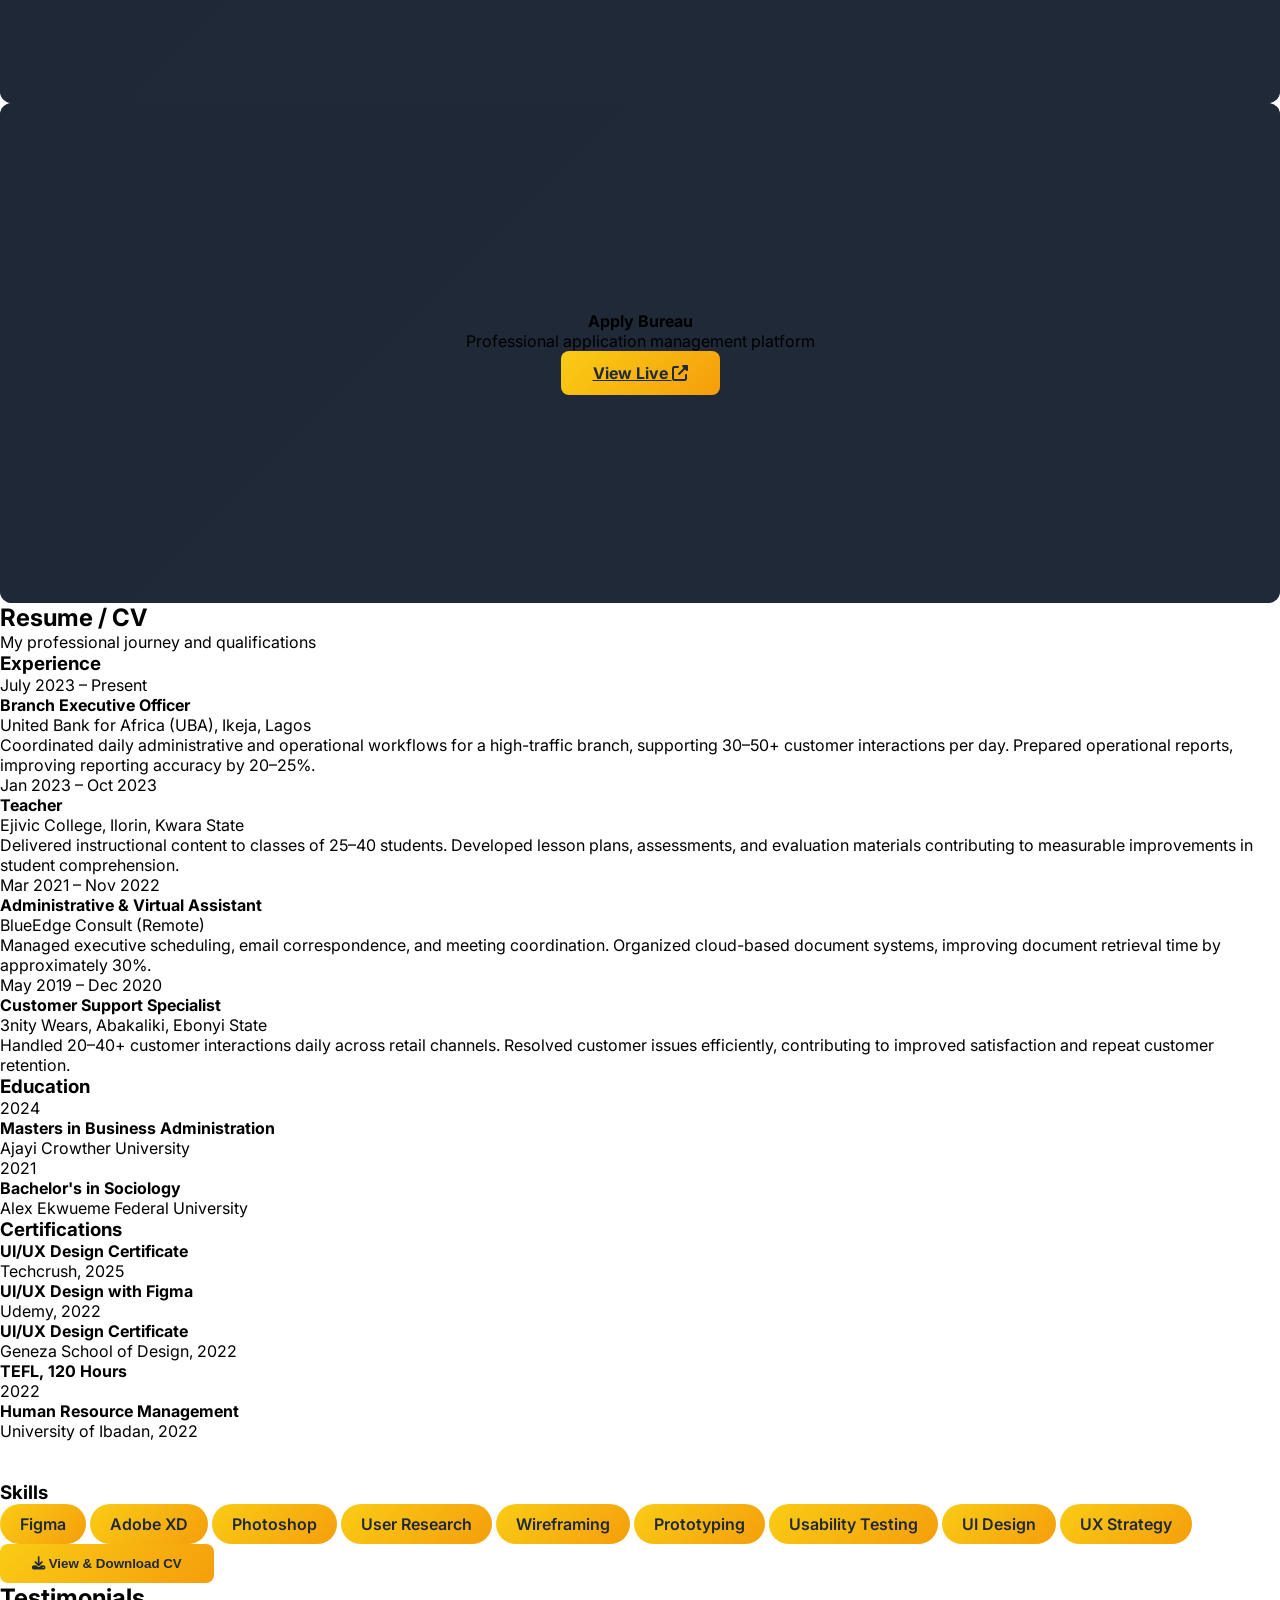
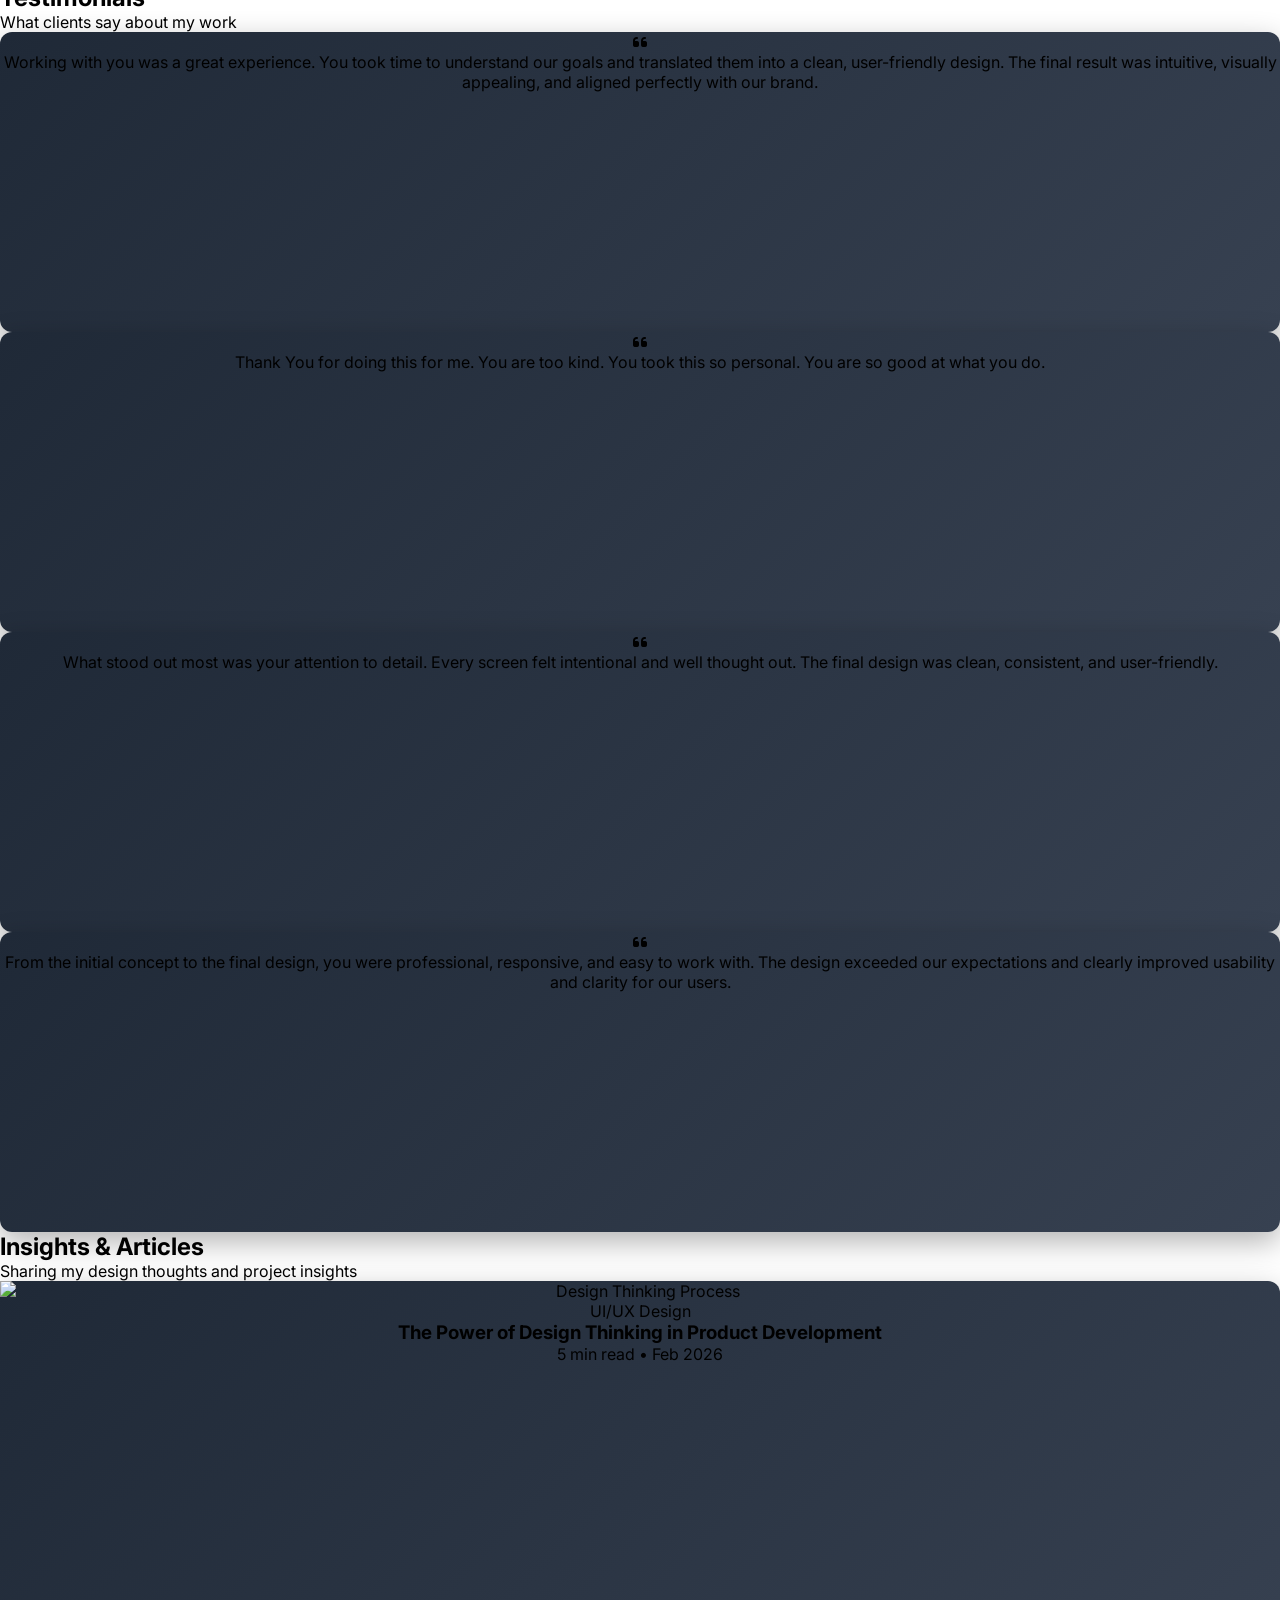
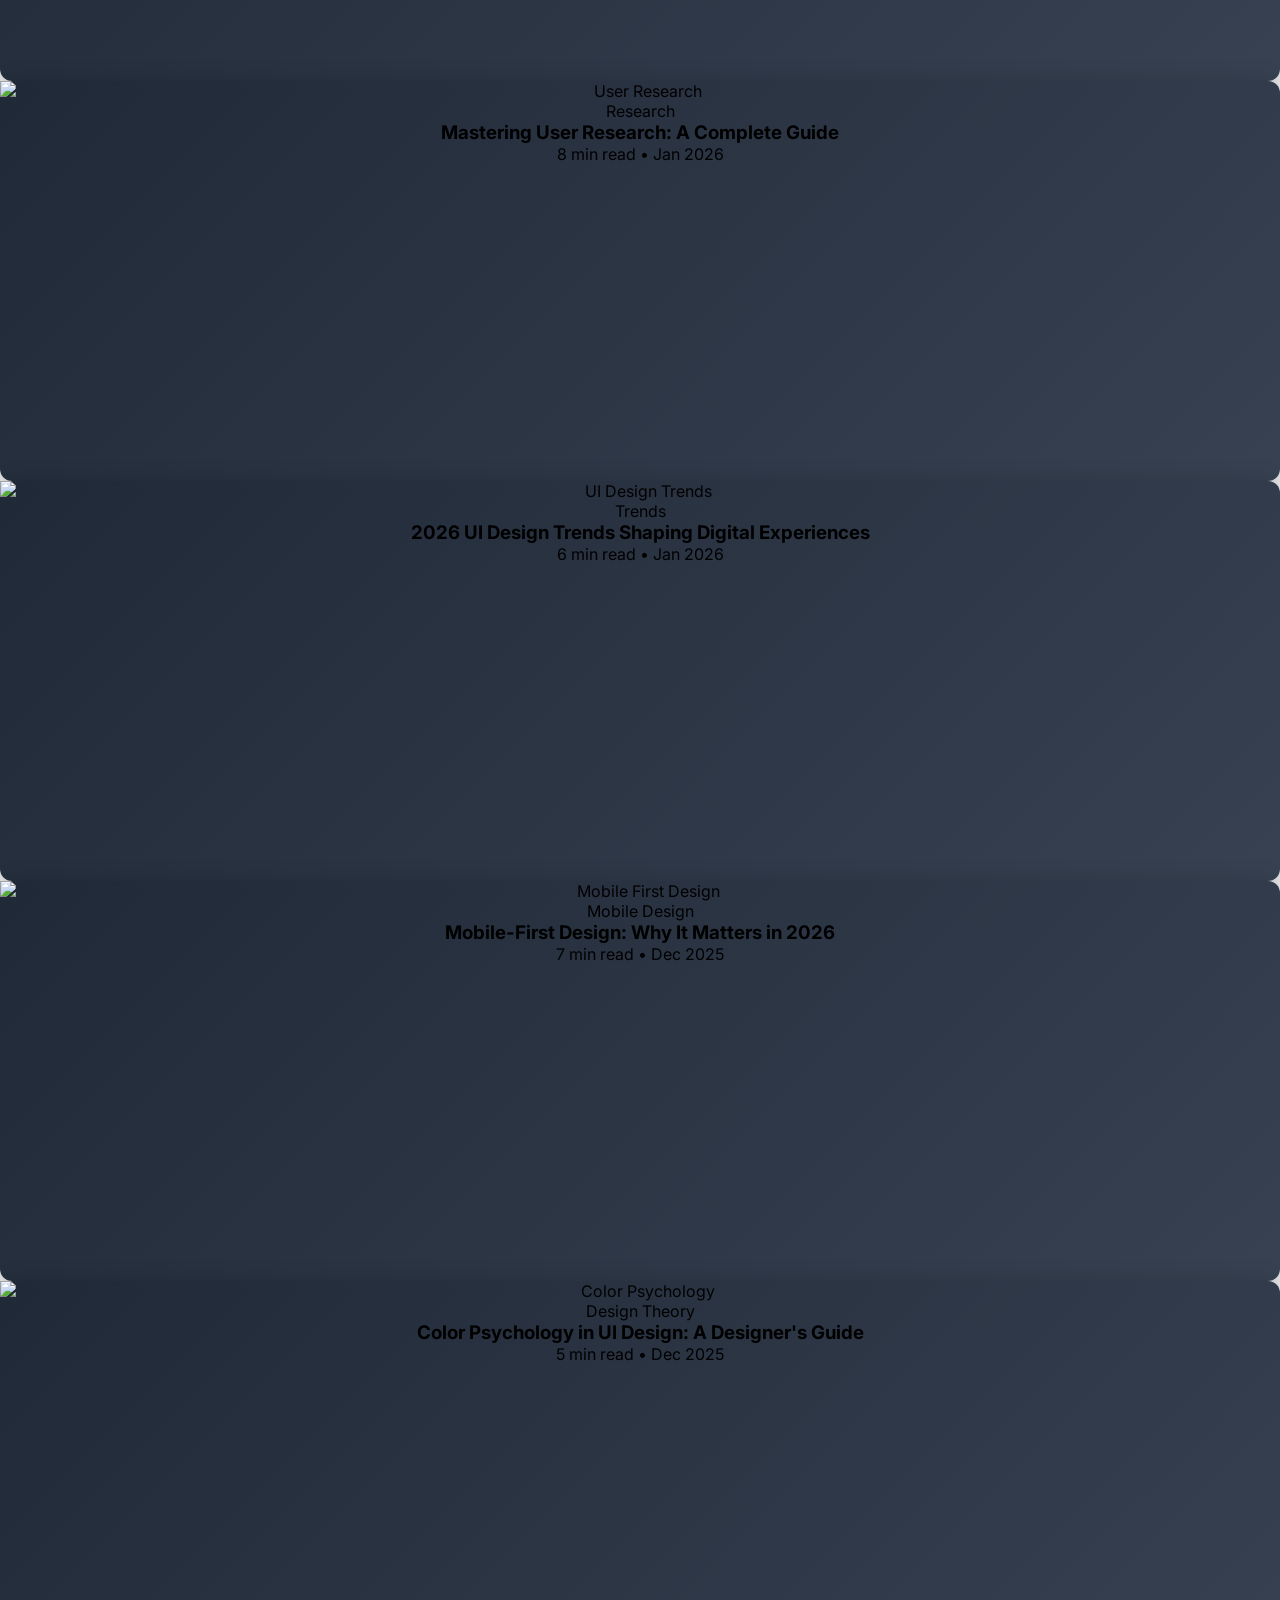
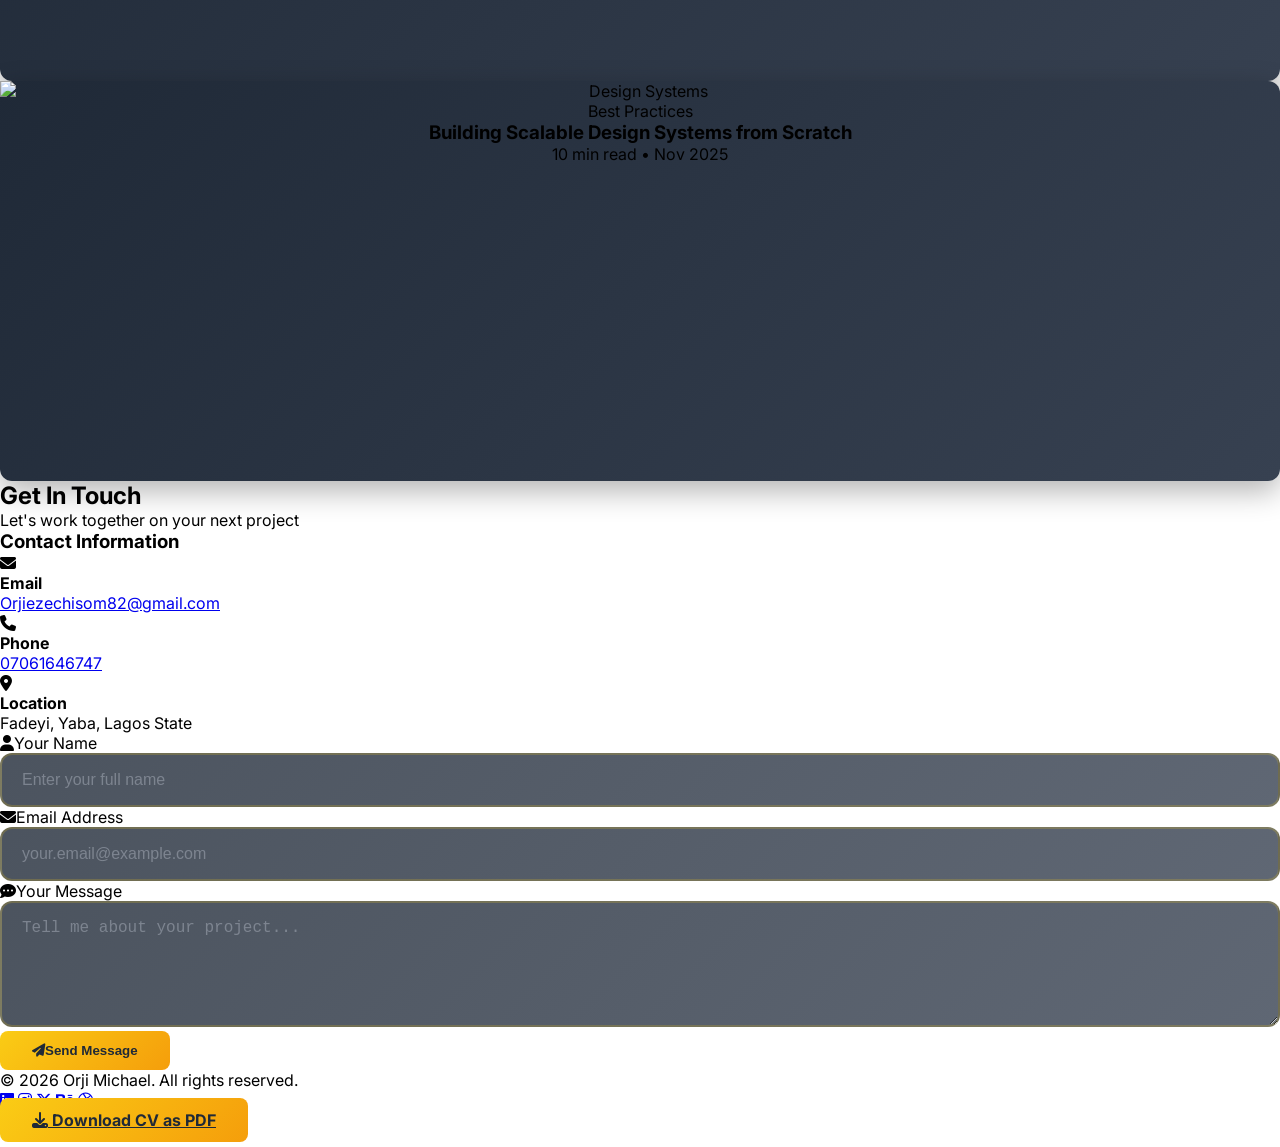
==== commit 3c5a8125: "fixed the email" ====
--- a/index.html
+++ b/index.html
@@ -627,8 +627,8 @@
                             <i class="fas fa-envelope text-yellow-400 text-2xl mt-1"></i>
                             <div>
                                 <h4 class="font-bold mb-1">Email</h4>
-                                <a href="mailto:Lordwhite02@gmail.com" class="text-gray-400 hover:text-yellow-400 transition-colors">
-                                    Lordwhite02@gmail.com
+                                <a href="mailto:Orjiezechisom82@gmail.com" class="text-gray-400 hover:text-yellow-400 transition-colors">
+                                    Orjiezechisom82@gmail.com
                                 </a>
                             </div>
                         </div>
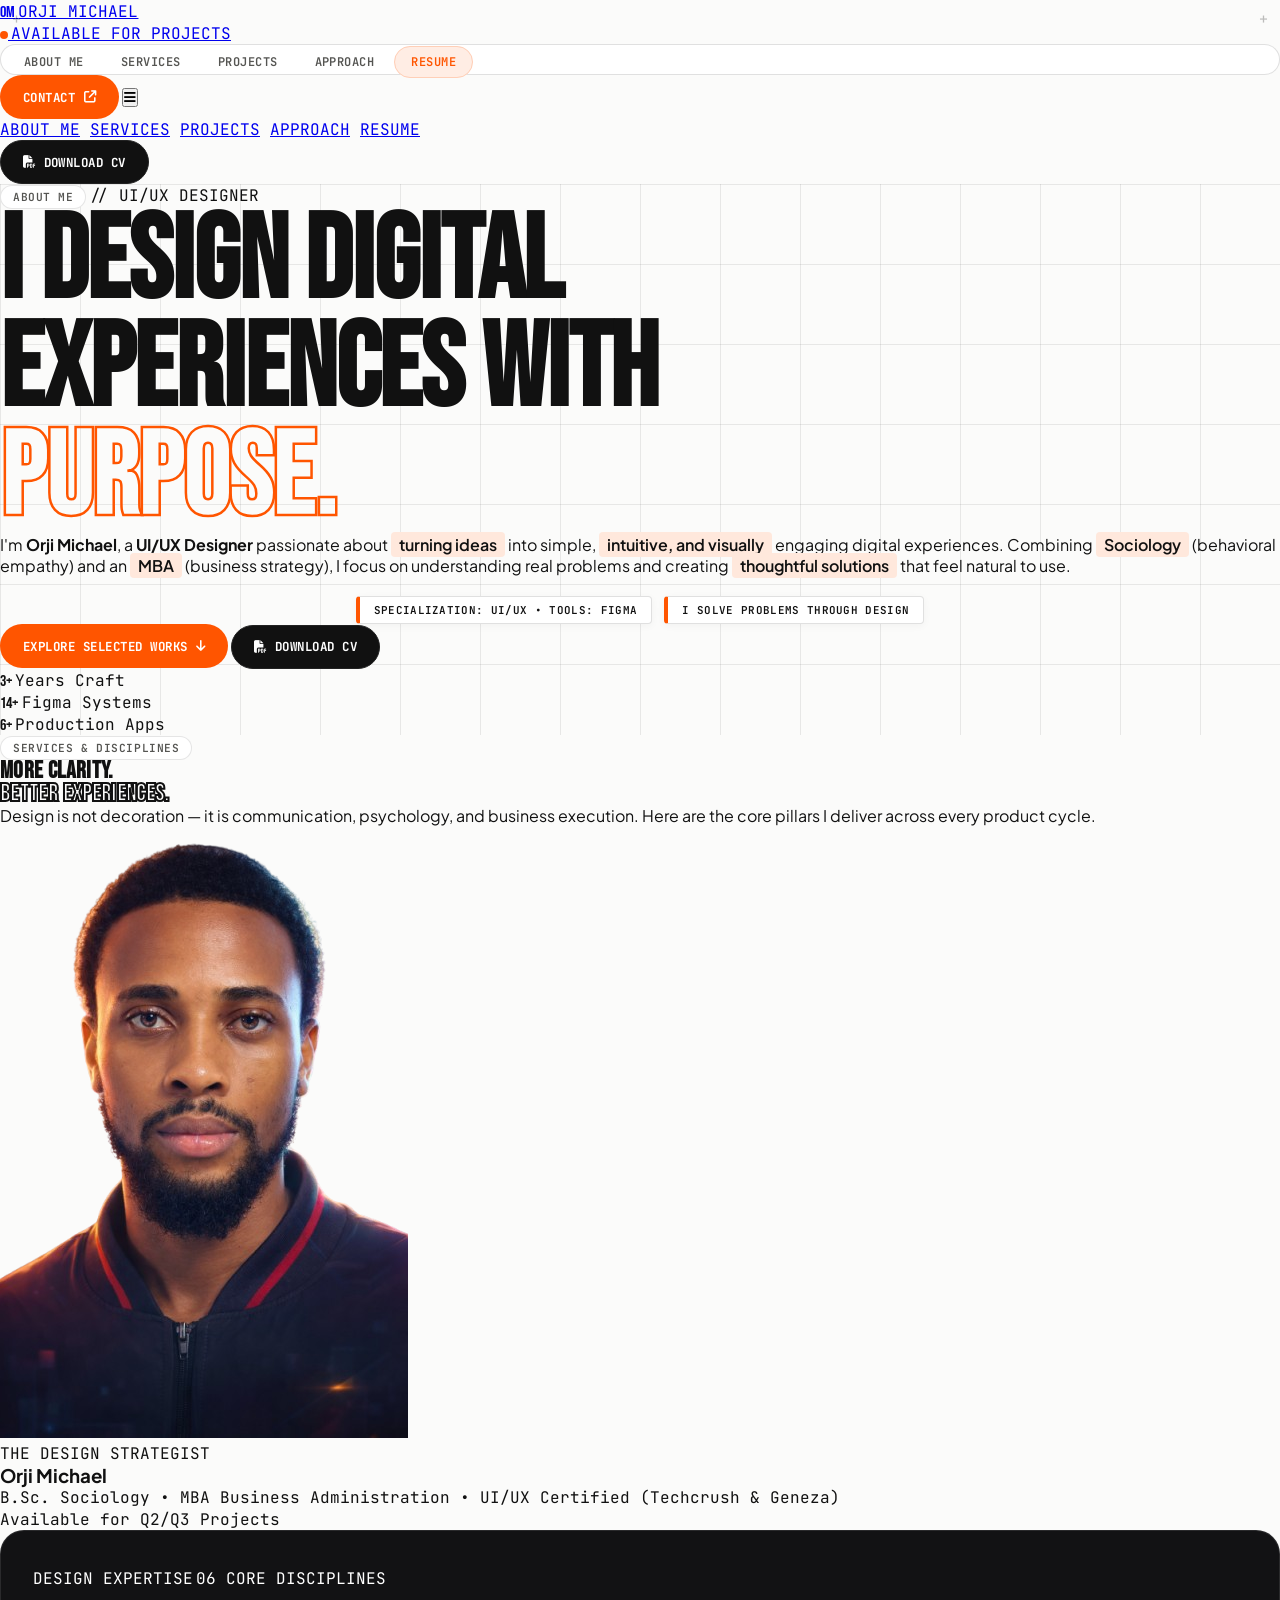
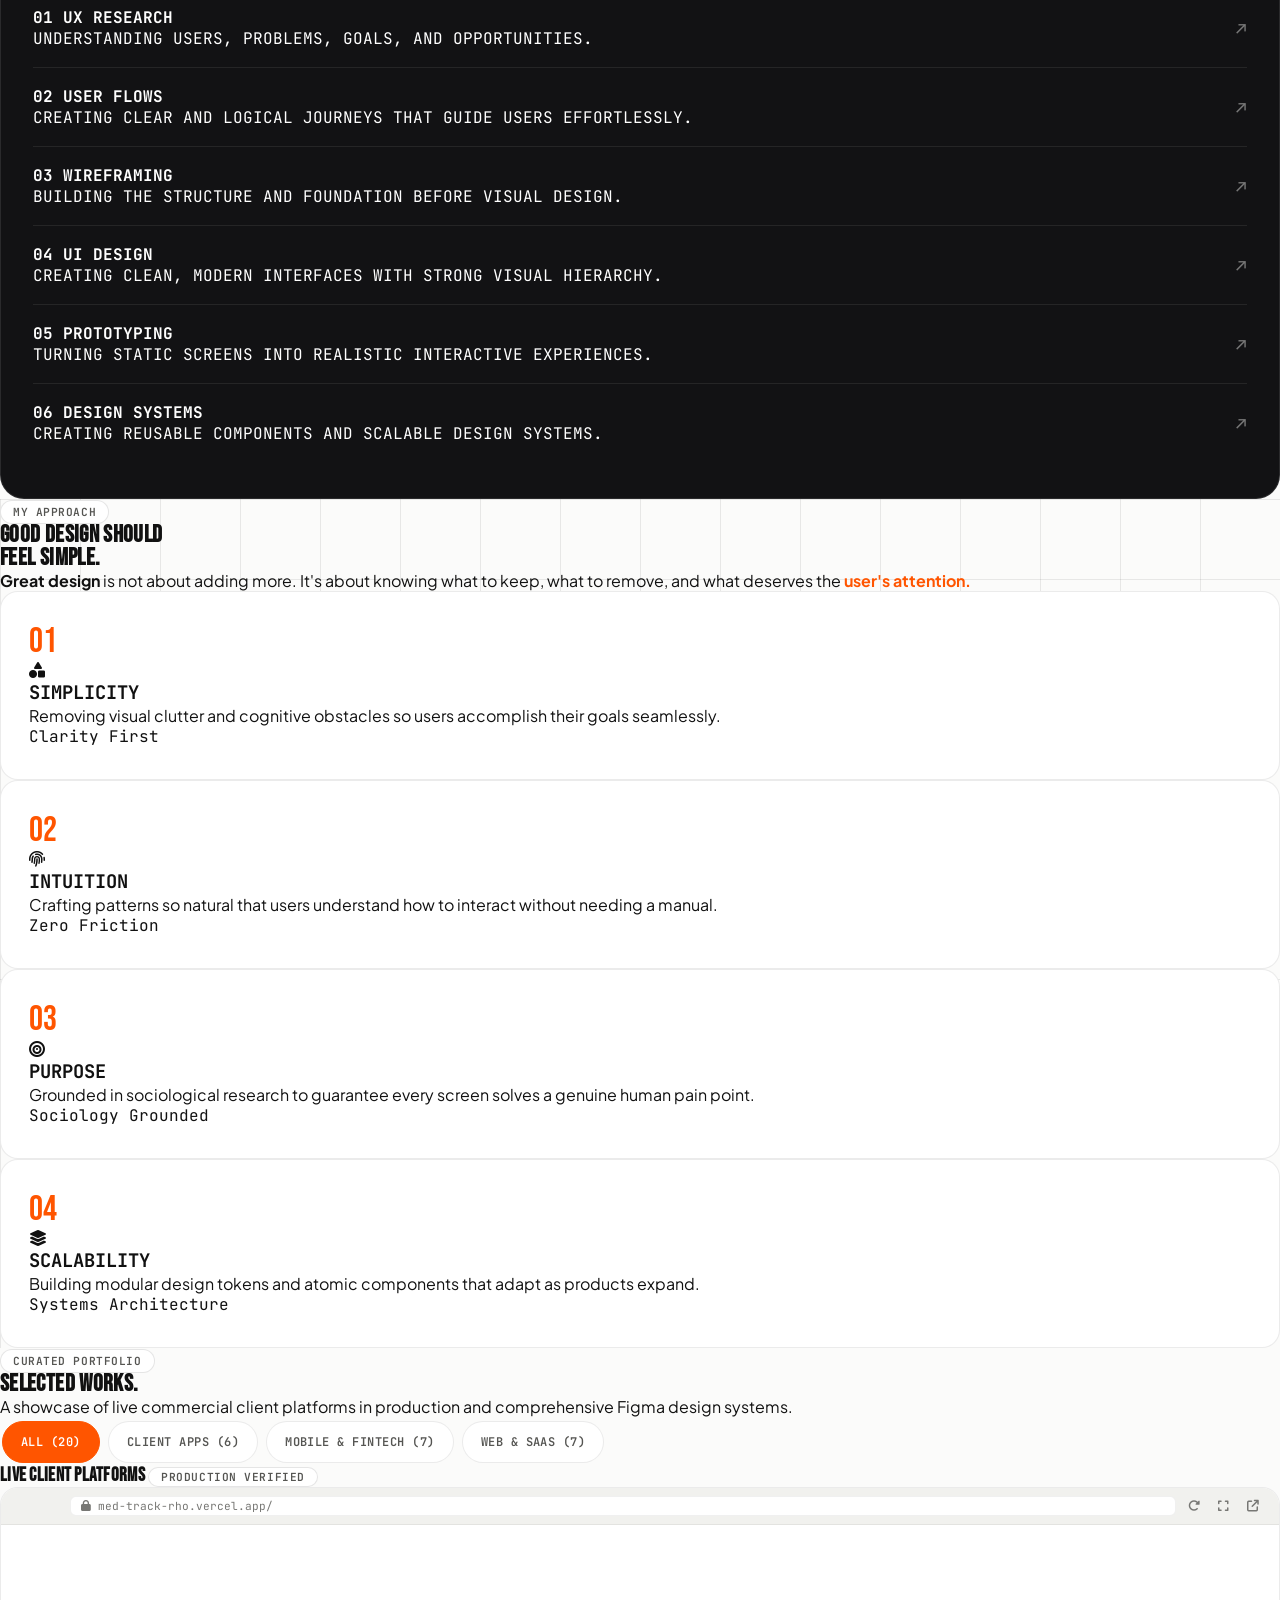
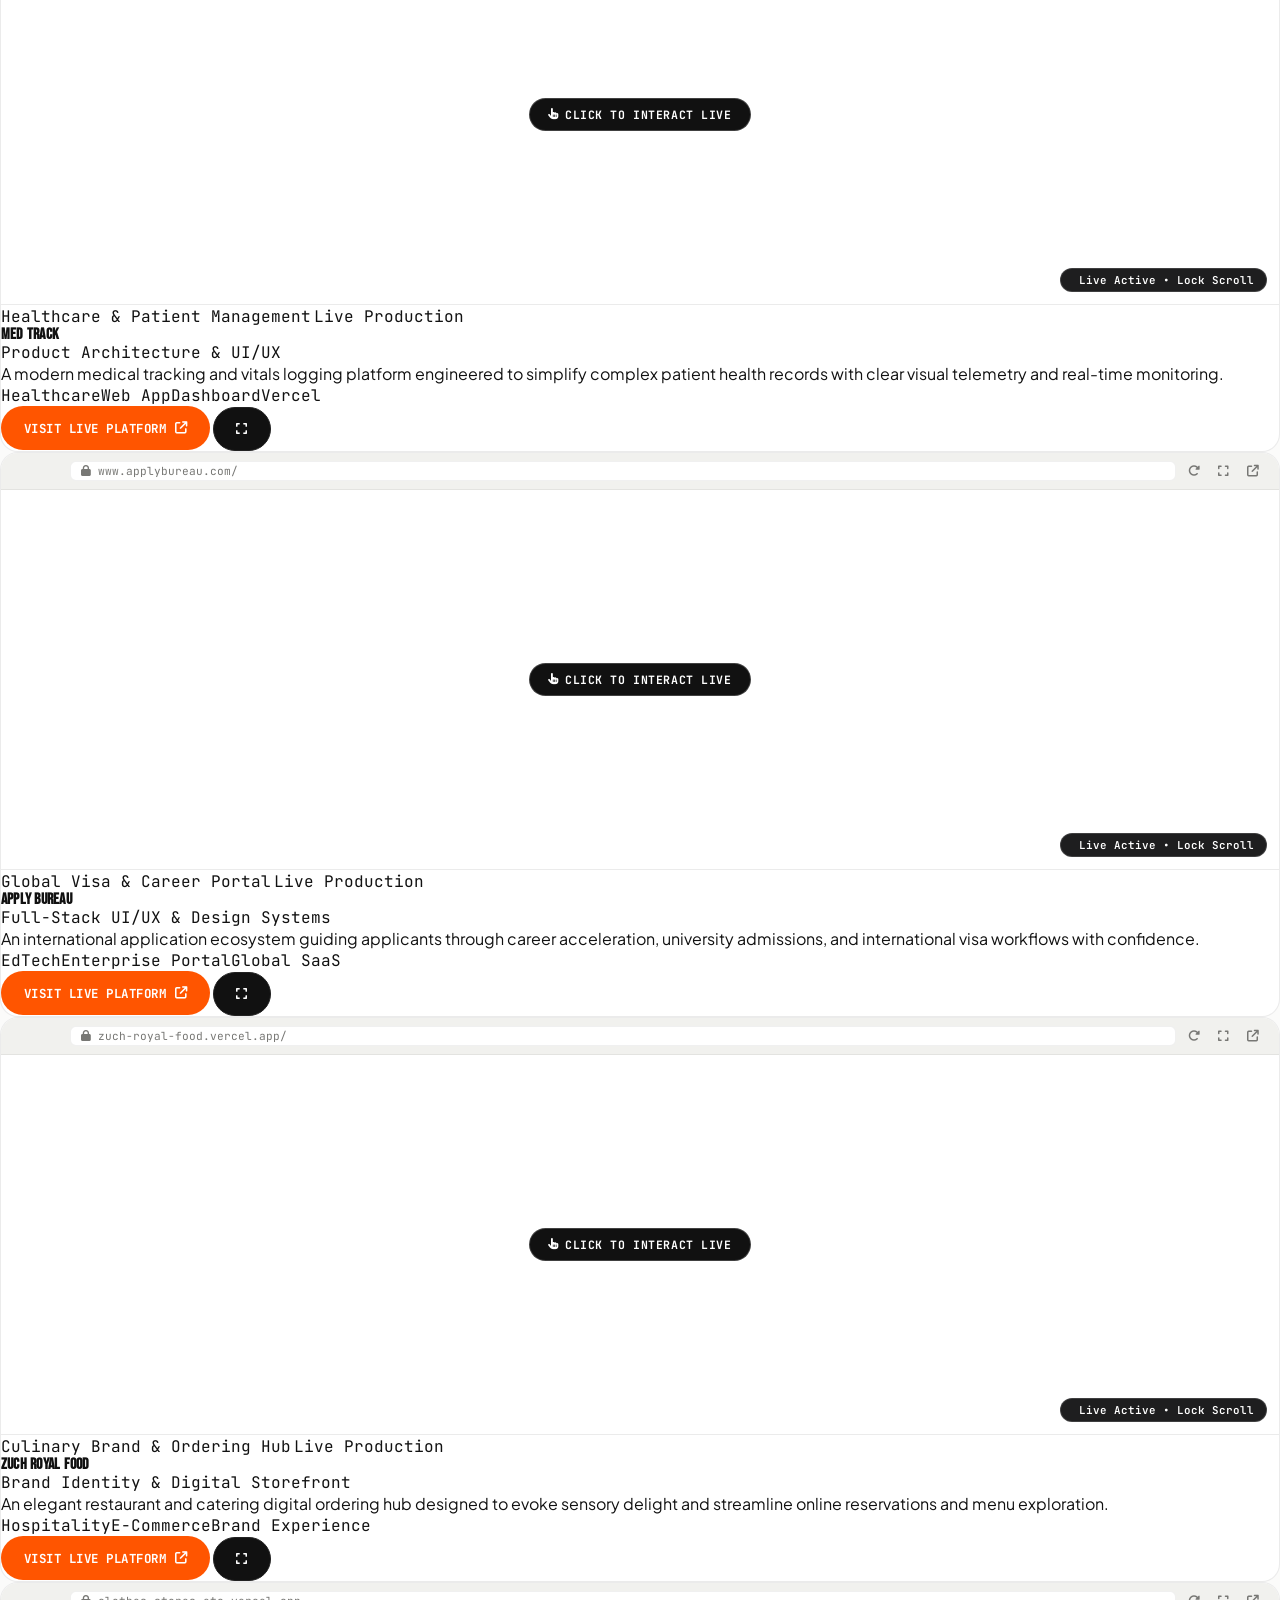
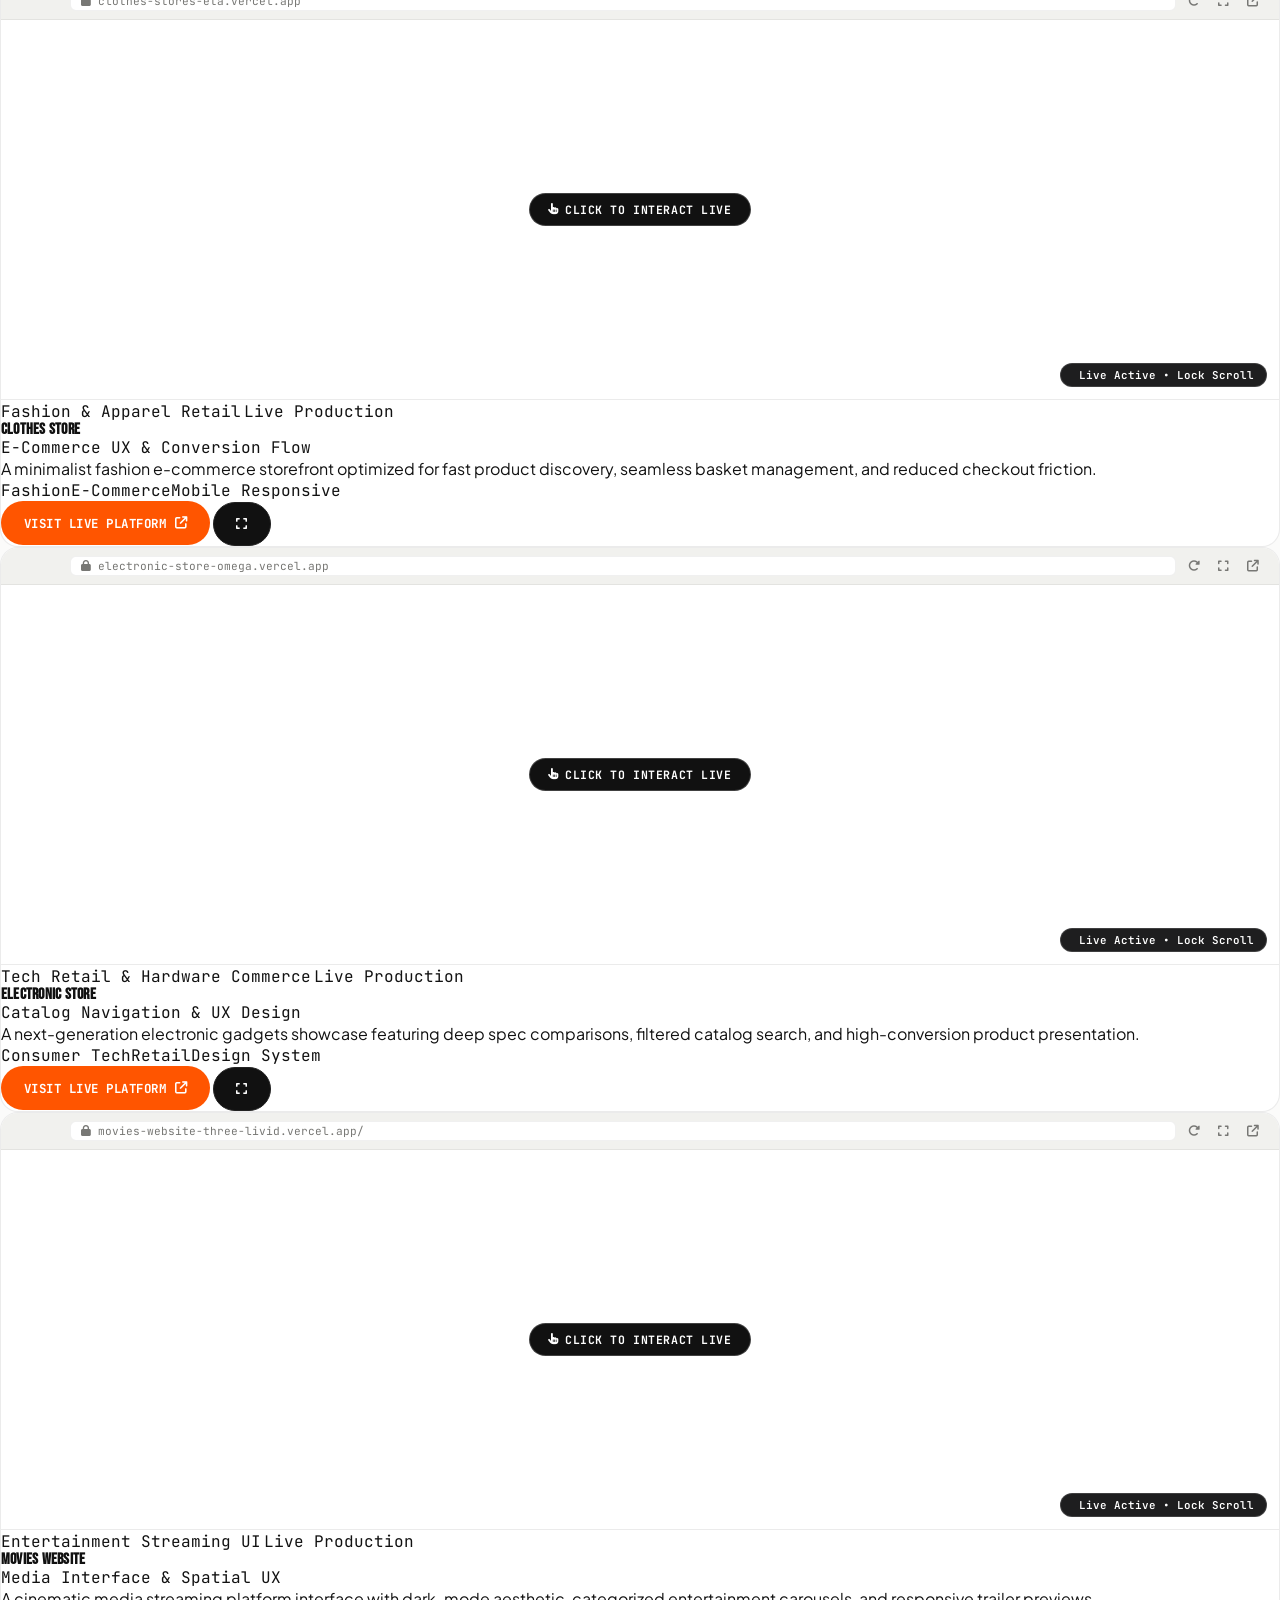
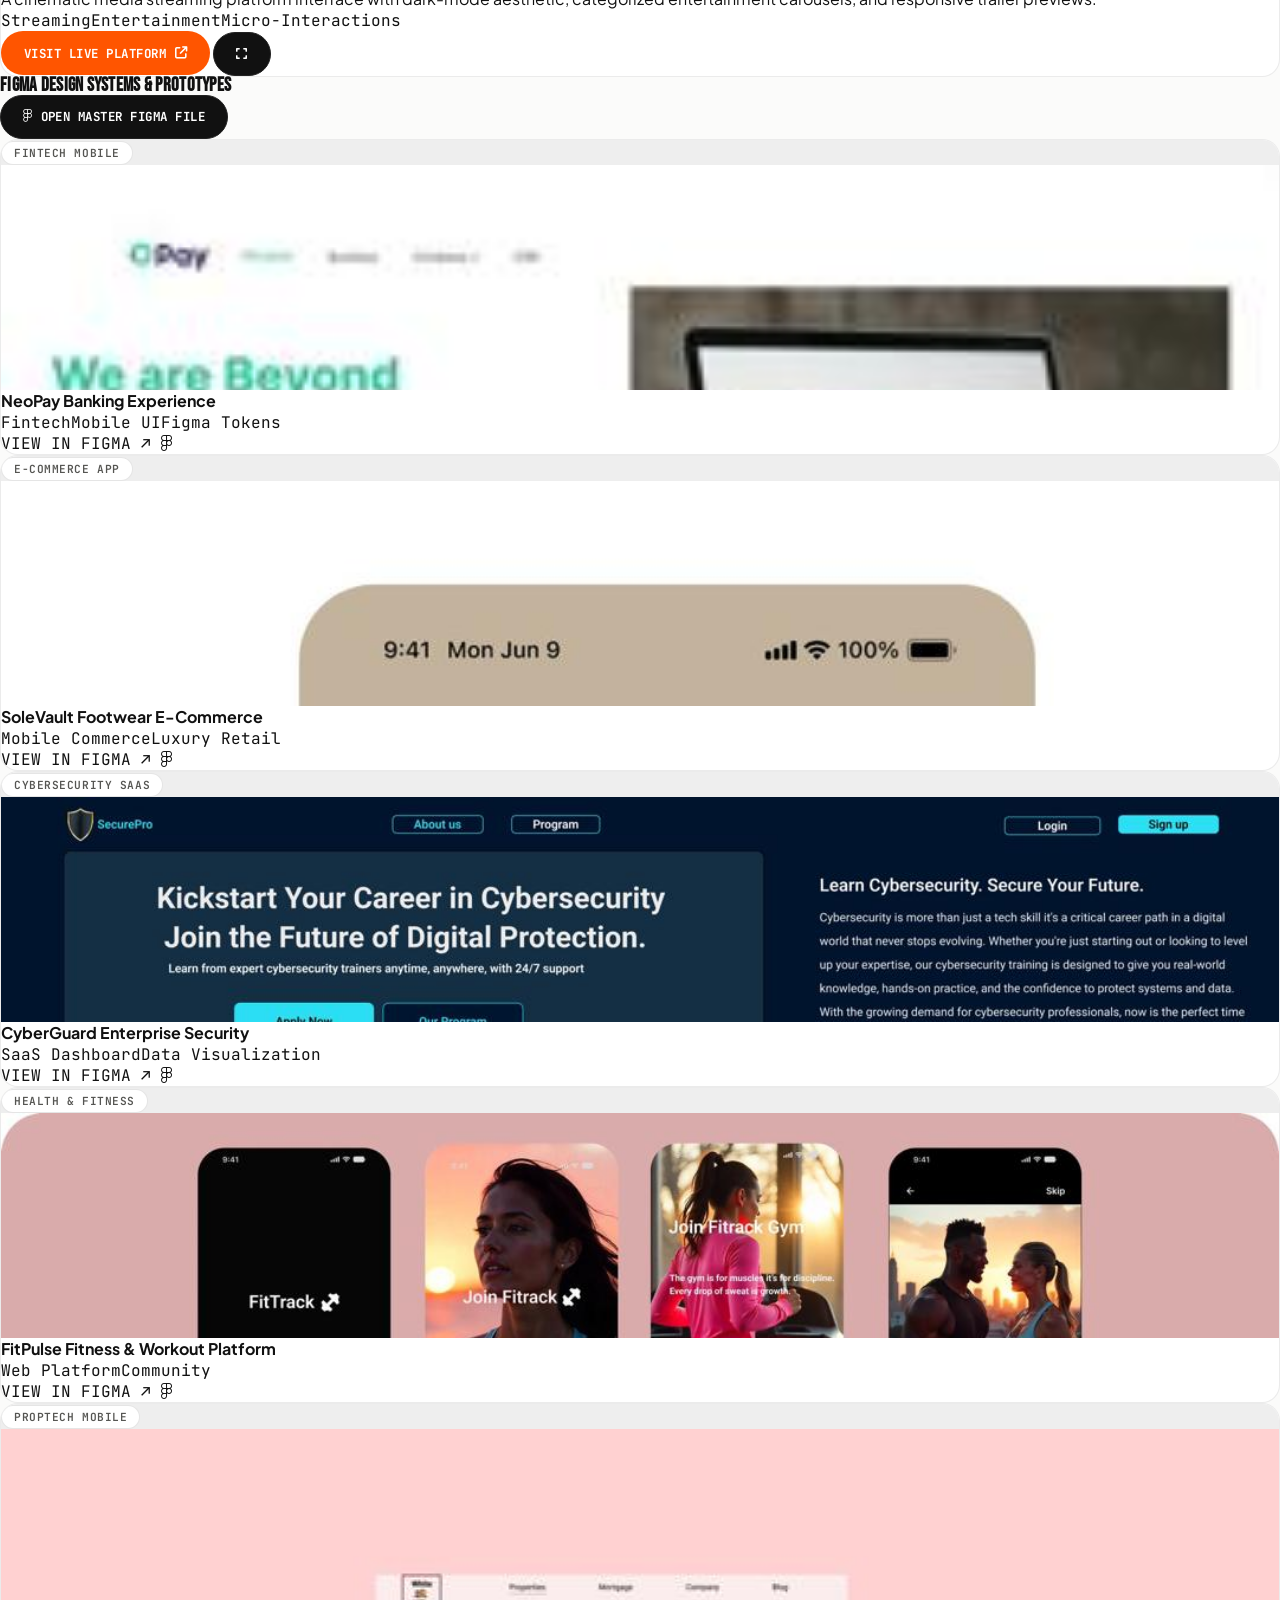
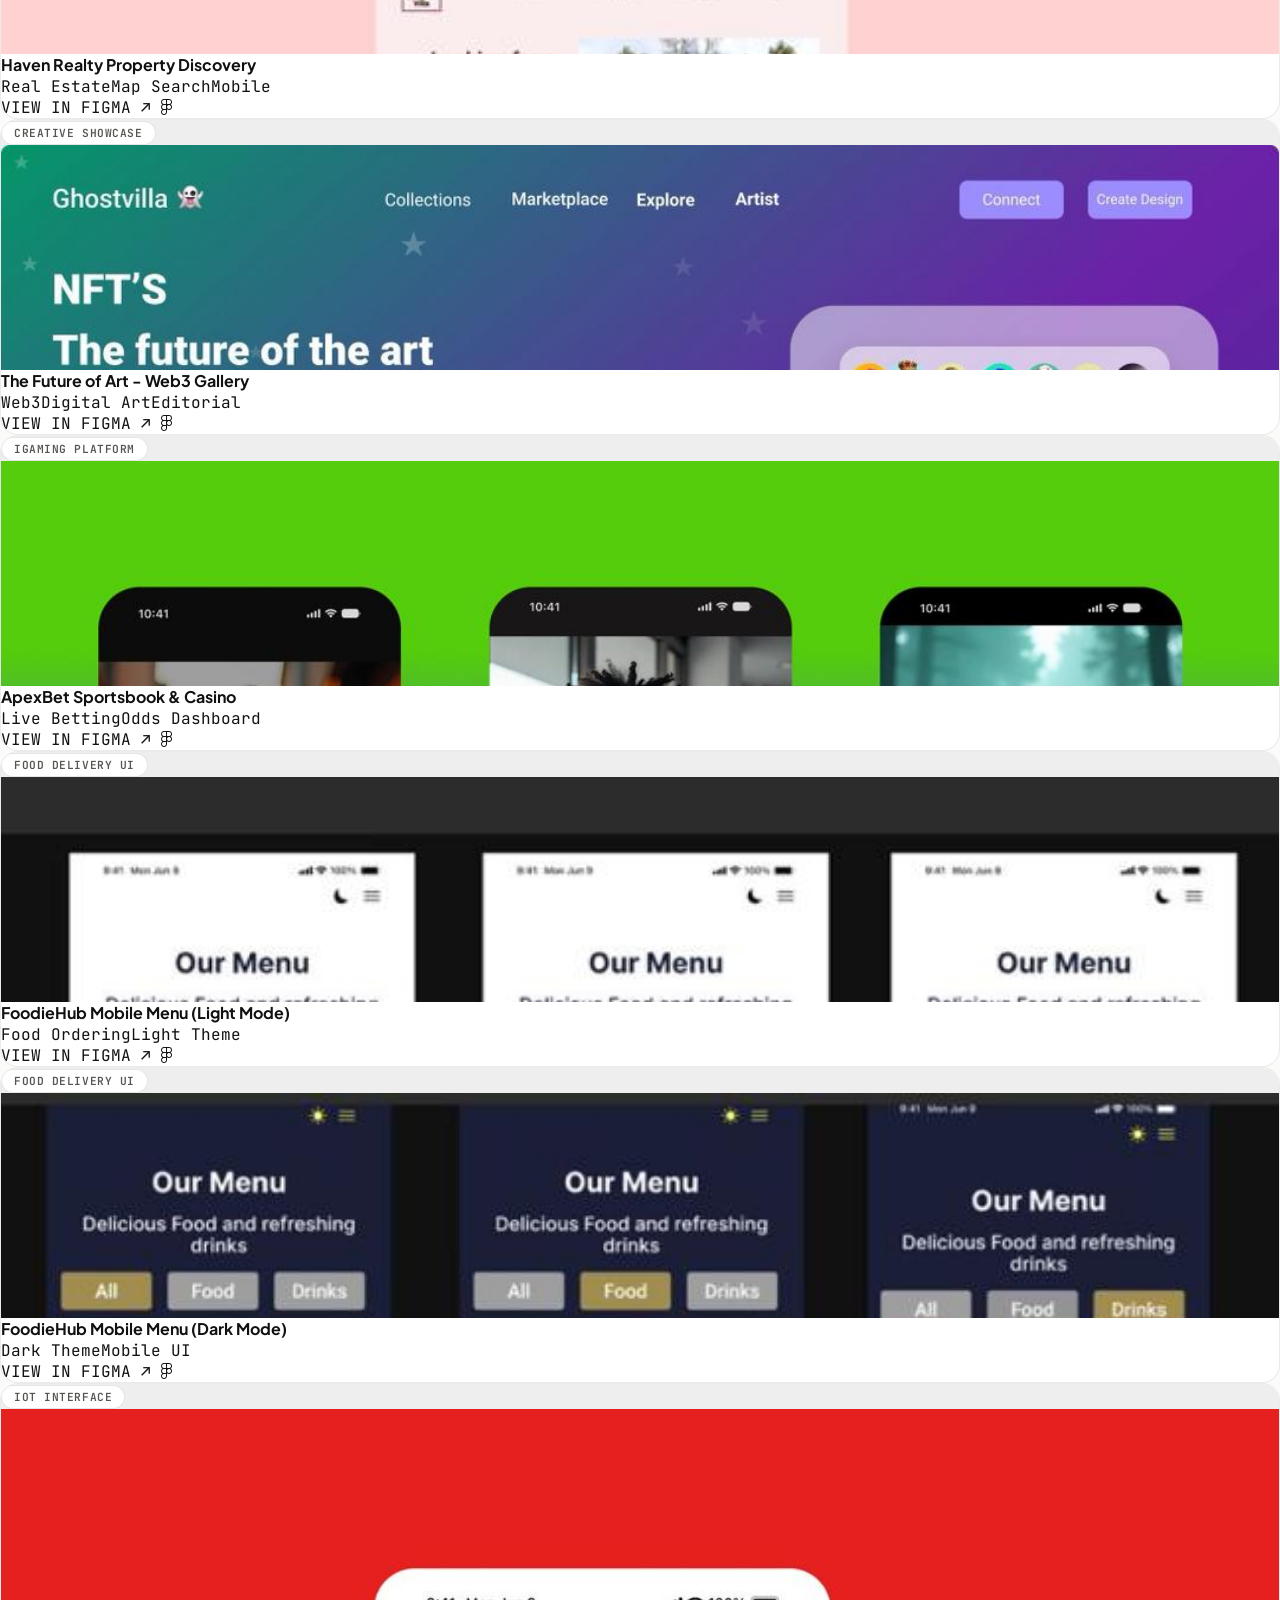
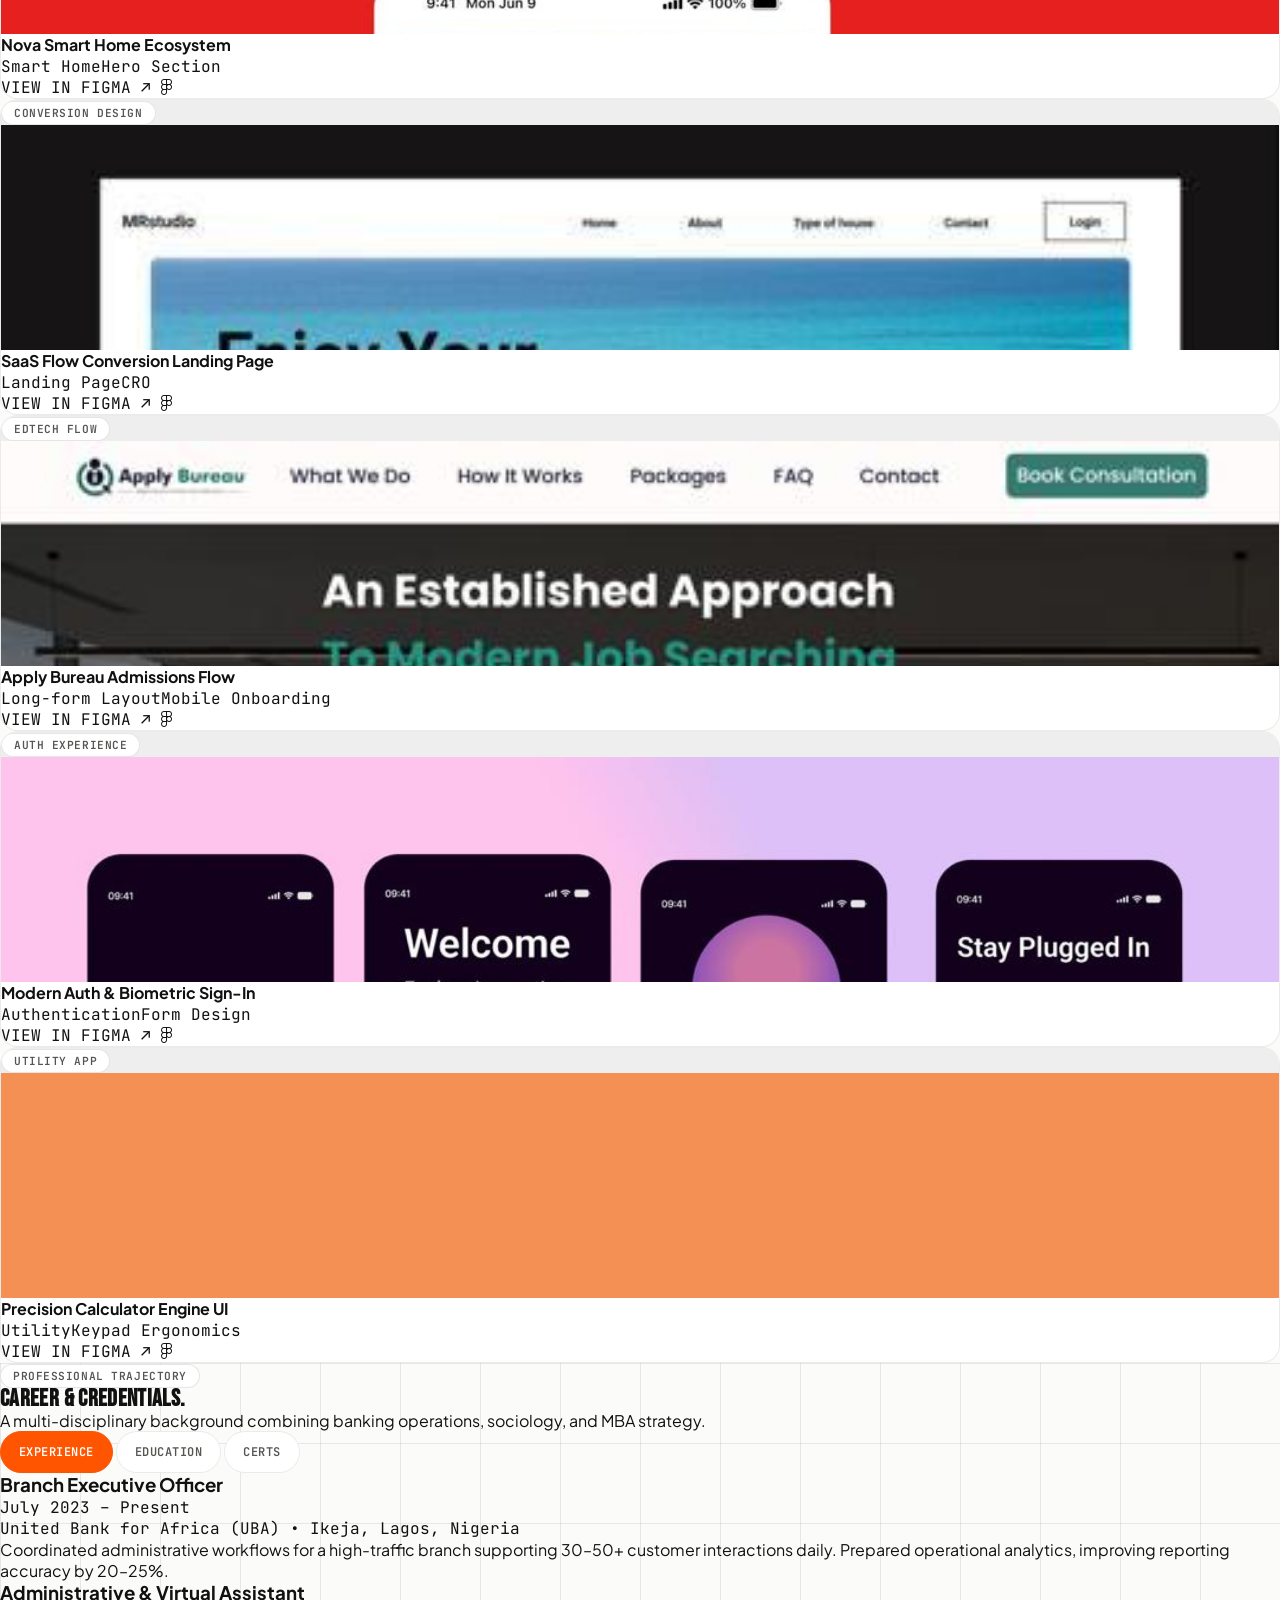
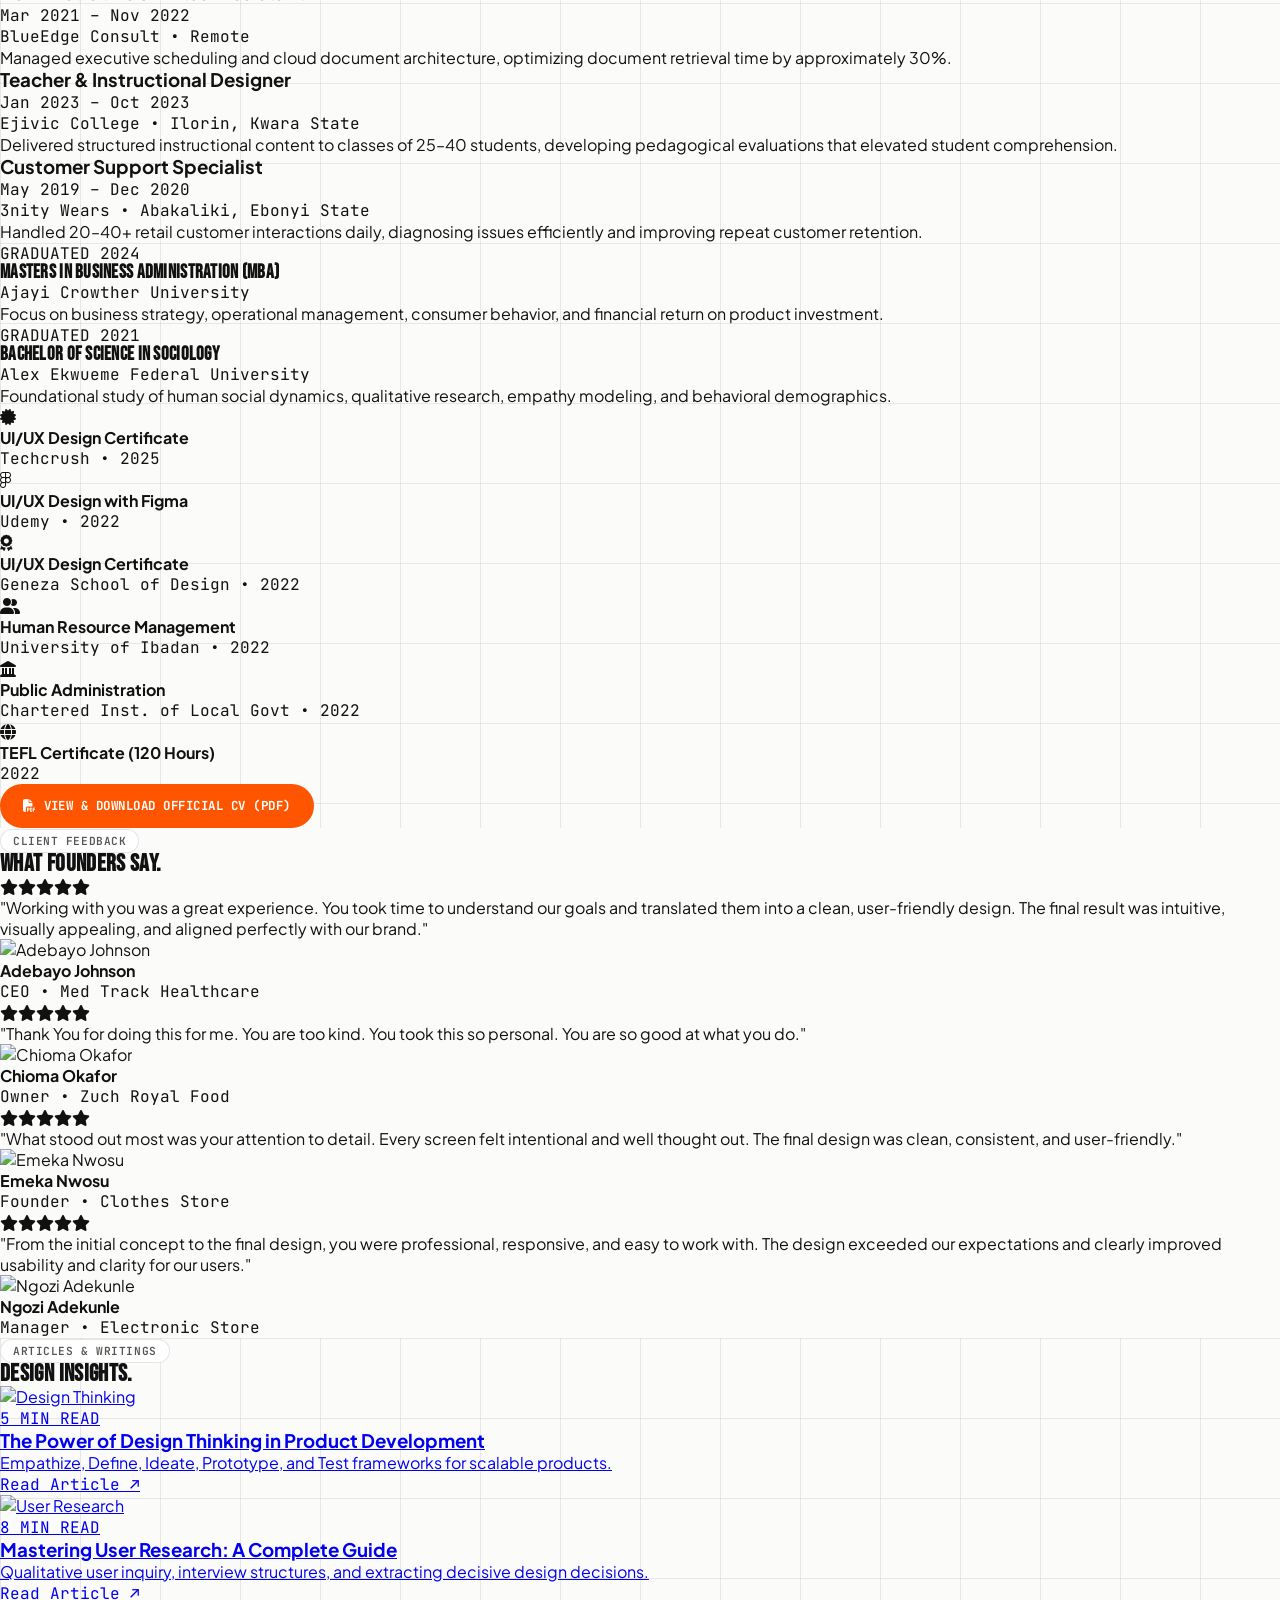
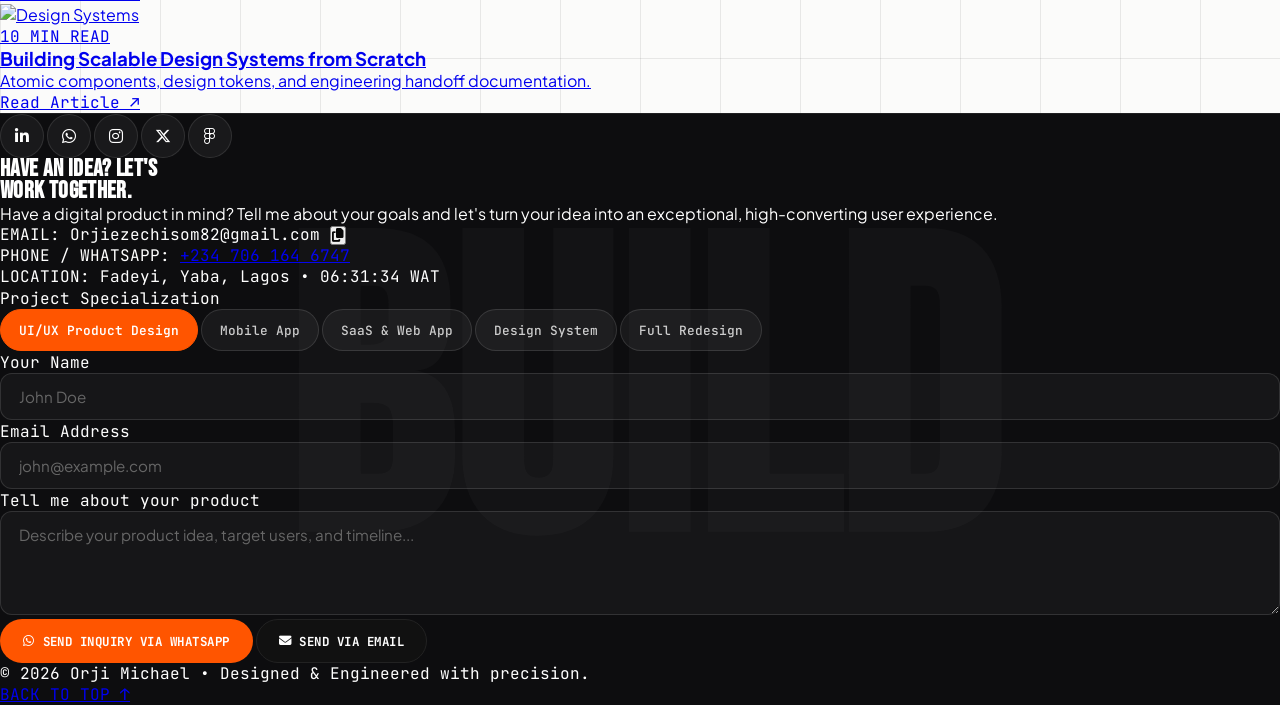
==== commit a1702ce9: "feat: complete editorial blueprint redesign, mobile responsive buttons, and live client embeds" ====
--- a/index.html
+++ b/index.html
@@ -3,752 +3,995 @@
 <head>
     <meta charset="UTF-8">
     <meta name="viewport" content="width=device-width, initial-scale=1.0">
-    <title>Orji Michael - UI/UX Designer Portfolio</title>
+    <title>Orji Michael — Senior UI/UX Product Designer & Design Strategist</title>
+    <meta name="description" content="Portfolio of Orji Michael — UI/UX Designer combining behavioral psychology (Sociology) and commercial strategy (MBA) to design intuitive digital experiences with purpose.">
+    <meta name="keywords" content="Orji Michael, UI/UX Designer, Product Designer, Figma, Design Systems, Lagos Nigeria, UX Research">
+    
+    <!-- Open Graph Meta -->
+    <meta property="og:title" content="Orji Michael — Senior UI/UX Product Designer">
+    <meta property="og:description" content="I design digital experiences with purpose.">
+    <meta property="og:type" content="website">
+    
+    <!-- Tailwind CSS (CDN) -->
     <script src="https://cdn.tailwindcss.com"></script>
-    <link rel="stylesheet" href="https://cdnjs.cloudflare.com/ajax/libs/font-awesome/6.4.0/css/all.min.css">
+    <script>
+        tailwind.config = {
+            theme: {
+                extend: {
+                    colors: {
+                        canvas: '#FBFBFA',
+                        ink: '#111111',
+                        accentOrange: '#FF5500',
+                        accentPeach: '#FFE8DC',
+                        darkCard: '#121214'
+                    }
+                }
+            }
+        }
+    </script>
+    
+    <!-- Font Awesome Icons -->
+    <link rel="stylesheet" href="https://cdnjs.cloudflare.com/ajax/libs/font-awesome/6.5.1/css/all.min.css">
+    
+    <!-- Custom Design System Stylesheet -->
     <link rel="stylesheet" href="styles.css">
 </head>
-<body class="bg-gray-900 text-white overflow-x-hidden">
-    
-    <!-- Navigation -->
-    <nav id="navbar" class="fixed top-0 left-0 right-0 z-50 transition-all duration-300">
-        <div class="container mx-auto px-6 py-4">
-            <div class="flex items-center justify-between">
-                <div class="text-2xl font-bold">
-                    <a href="#home" class="hover:text-yellow-400 transition-colors">Orji Michael</a>
-                </div>
+<body class="bg-canvas text-ink selection:bg-accentOrange selection:text-white">
+
+    <!-- Toast Notification -->
+    <div id="toast-notification" role="status" aria-live="polite">
+        <i class="fas fa-check-circle text-accentOrange text-lg"></i>
+        <span id="toast-message">Copied to clipboard!</span>
+    </div>
+
+    <!-- =========================================================================
+         HEADER / NAVIGATION
+         ========================================================================= -->
+    <header class="fixed top-0 left-0 right-0 z-50 px-4 sm:px-8 py-4 sm:py-5 transition-all duration-300 bg-canvas/85 backdrop-blur-md border-b border-black/5" id="main-header">
+        <div class="max-w-7xl mx-auto flex items-center justify-between">
+            
+            <!-- Left: Monogram Brand & Availability Status -->
+            <a href="#about" class="flex items-center gap-2.5 text-decoration-none group">
+                <span class="w-8 h-8 rounded bg-black text-white font-headline text-base flex items-center justify-center tracking-wider group-hover:bg-accentOrange transition-colors">OM</span>
+                <span class="font-mono text-xs uppercase tracking-widest text-slate-900 font-bold">ORJI MICHAEL</span>
+                <div class="hidden sm:flex items-center gap-2 pl-2 border-l border-black/10">
+                    <span class="pulse-dot"></span>
+                    <span class="font-mono text-[10px] sm:text-xs uppercase tracking-wider text-slate-600 font-semibold">AVAILABLE FOR PROJECTS</span>
+                </div>
+            </a>
+
+            <!-- Center: Segmented Pill Navigation (Desktop) -->
+            <nav class="hidden md:flex items-center gap-1 nav-pill-group" id="navbar">
+                <a href="#about" class="nav-pill-item active">ABOUT ME</a>
+                <a href="#services" class="nav-pill-item">SERVICES</a>
+                <a href="#projects" class="nav-pill-item">PROJECTS</a>
+                <a href="#approach" class="nav-pill-item">APPROACH</a>
+                <a href="#resume" class="nav-pill-item">RESUME</a>
+            </nav>
+
+            <!-- Right: Contact CTA Button & Mobile Toggle -->
+            <div class="flex items-center gap-2 sm:gap-3">
+                <a href="#contact" class="btn-orange text-xs py-2 px-3 sm:px-5 sm:py-2.5">
+                    <span>CONTACT</span>
+                    <i class="fas fa-arrow-up-right-from-square text-[10px]"></i>
+                </a>
+                <button id="mobile-menu-btn" class="md:hidden w-10 h-10 rounded-full border border-black/10 flex items-center justify-center text-ink hover:bg-black/5 transition-colors" aria-label="Toggle navigation menu">
+                    <i class="fas fa-bars text-sm"></i>
+                </button>
+            </div>
+        </div>
+
+        <!-- Mobile Drawer Menu -->
+        <div id="mobile-menu" class="hidden md:hidden mt-3 max-w-7xl mx-auto bg-white border border-black/10 rounded-2xl p-6 shadow-sm max-h-[85vh] overflow-y-auto">
+            <div class="flex flex-col gap-3 font-mono text-sm uppercase">
+                <a href="#about" class="mobile-nav-link text-slate-700 hover:text-accentOrange py-2 font-semibold">ABOUT ME</a>
+                <a href="#services" class="mobile-nav-link text-slate-700 hover:text-accentOrange py-2 font-semibold">SERVICES</a>
+                <a href="#projects" class="mobile-nav-link text-slate-700 hover:text-accentOrange py-2 font-semibold">PROJECTS</a>
+                <a href="#approach" class="mobile-nav-link text-slate-700 hover:text-accentOrange py-2 font-semibold">APPROACH</a>
+                <a href="#resume" class="mobile-nav-link text-slate-700 hover:text-accentOrange py-2 font-semibold">RESUME</a>
+                <div class="pt-4 border-t border-black/10 flex gap-3">
+                    <button onclick="openResumeModal()" class="w-full btn-dark py-3 text-xs">
+                        <i class="fas fa-file-pdf mr-2 text-accentOrange"></i> Download CV
+                    </button>
+                </div>
+            </div>
+        </div>
+    </header>
+
+    <!-- =========================================================================
+         HERO SECTION (EXACT REFERENCE DESIGN)
+         ========================================================================= -->
+    <section id="about" class="min-h-screen relative pt-28 sm:pt-36 lg:pt-40 pb-16 sm:pb-24 flex items-center blueprint-grid overflow-hidden border-b border-black/5">
+
+        <!-- Architectural Drafting Registration Crosses (+) -->
+        <div class="drafting-cross top-left" aria-hidden="true">+</div>
+        <div class="drafting-cross top-right" aria-hidden="true">+</div>
+        <div class="drafting-cross bottom-left" aria-hidden="true">+</div>
+        <div class="drafting-cross bottom-right" aria-hidden="true">+</div>
+
+        <!-- Tilted Physical Tape Stickers (Visible on Wide Desktop ≥ 1360px, Never Overlaps Text) -->
+        <div class="sticker-tape sticker-tape-left" aria-hidden="true">
+            SPECIALIZATION - UI/UX & PRODUCT DESIGN &bull; TOOLS - FIGMA
+        </div>
+
+        <div class="sticker-tape sticker-tape-right" aria-hidden="true">
+            I DON'T JUST DESIGN INTERFACES, I SOLVE PROBLEMS THROUGH DESIGN.
+        </div>
+
+        <div class="max-w-4xl mx-auto px-4 sm:px-6 w-full relative z-10 text-center">
+            
+            <!-- Hero Top Header Tag (Clean, Centered, Matching Reference Image) -->
+            <div class="relative flex items-center justify-center mb-6 sm:mb-8">
+                <span class="badge-pill">ABOUT ME</span>
+                <span class="hidden sm:inline-block absolute right-0 font-mono text-xs text-slate-500 tracking-widest uppercase font-semibold">
+                    <span class="text-accentOrange">//</span> UI/UX DESIGNER
+                </span>
+            </div>
+
+            <!-- Massive Condensed Headline (Break-Proof & Fluid Clamping) -->
+            <h1 class="hero-headline">
+                <span class="headline-line">I DESIGN DIGITAL</span>
+                <span class="headline-line">EXPERIENCES WITH</span>
+                <span class="headline-line text-outline-orange">PURPOSE.</span>
+            </h1>
+
+            <!-- Bio Narrative with Peach Highlight Pills -->
+            <p class="max-w-2xl sm:max-w-3xl mx-auto text-center text-slate-700 text-base sm:text-lg md:text-xl font-normal leading-relaxed sm:leading-loose mt-6 sm:mt-8 px-2">
+                I'm <strong class="font-semibold text-black">Orji Michael</strong>, a <strong class="font-semibold text-black">UI/UX Designer</strong> passionate about <span class="highlight-peach">turning ideas</span> into simple, <span class="highlight-peach">intuitive, and visually</span> engaging digital experiences. Combining <span class="highlight-peach">Sociology</span> (behavioral empathy) and an <span class="highlight-peach">MBA</span> (business strategy), I focus on understanding real problems and creating <span class="highlight-peach">thoughtful solutions</span> that feel natural to use.
+            </p>
+
+            <!-- Inline Physical Tape Badges (Visible on Laptops, Tablets & Phones < 1360px) -->
+            <div class="sticker-strip-inline">
+                <div class="sticker-badge-inline">
+                    SPECIALIZATION: UI/UX &bull; TOOLS: FIGMA
+                </div>
+                <div class="sticker-badge-inline">
+                    I SOLVE PROBLEMS THROUGH DESIGN
+                </div>
+            </div>
+
+            <!-- Hero Action Buttons (Fully Responsive on All Devices) -->
+            <div class="flex flex-col sm:flex-row items-stretch sm:items-center justify-center gap-3 sm:gap-4 mt-8 sm:mt-10 w-full max-w-xs sm:max-w-none mx-auto">
+                <a href="#projects" class="btn-orange text-xs sm:text-sm py-3.5 px-7 sm:px-8 justify-center">
+                    <span>EXPLORE SELECTED WORKS</span>
+                    <i class="fas fa-arrow-down text-xs"></i>
+                </a>
+                <button onclick="openResumeModal()" class="btn-dark text-xs sm:text-sm py-3.5 px-6 sm:px-7 justify-center">
+                    <i class="fas fa-file-pdf text-accentOrange mr-1"></i>
+                    <span>DOWNLOAD CV</span>
+                </button>
+            </div>
+
+            <!-- Architectural Metrics Strip -->
+            <div class="grid grid-cols-3 gap-2 sm:gap-6 pt-8 sm:pt-12 mt-8 sm:mt-12 border-t border-black/10 max-w-xl mx-auto">
+                <div class="text-center px-1 sm:px-3">
+                    <span class="block font-headline text-3xl sm:text-5xl text-black counter" data-target="3">0</span>
+                    <span class="text-[9px] sm:text-xs text-slate-500 font-mono tracking-tight uppercase block mt-1 leading-tight">Years Craft</span>
+                </div>
+                <div class="text-center px-1 sm:px-3 border-x border-black/10">
+                    <span class="block font-headline text-3xl sm:text-5xl text-accentOrange counter" data-target="14">0</span>
+                    <span class="text-[9px] sm:text-xs text-slate-500 font-mono tracking-tight uppercase block mt-1 leading-tight">Figma Systems</span>
+                </div>
+                <div class="text-center px-1 sm:px-3">
+                    <span class="block font-headline text-3xl sm:text-5xl text-black counter" data-target="6">0</span>
+                    <span class="text-[9px] sm:text-xs text-slate-500 font-mono tracking-tight uppercase block mt-1 leading-tight">Production Apps</span>
+                </div>
+            </div>
+
+        </div>
+    </section>
+
+    <!-- =========================================================================
+         SERVICES & CAPABILITIES SECTION (DARK CARD FROM REFERENCE)
+         ========================================================================= -->
+    <section id="services" class="py-24 sm:py-32 relative border-b border-black/5">
+        <div class="max-w-7xl mx-auto px-4 sm:px-8">
+            
+            <div class="grid lg:grid-cols-12 gap-12 items-center">
                 
-                <!-- Desktop Menu -->
-                <div class="hidden lg:flex items-center space-x-8">
-                    <a href="#home" class="nav-link hover:text-yellow-400 transition-colors">Home</a>
-                    <a href="#about" class="nav-link hover:text-yellow-400 transition-colors">About</a>
-                    <a href="#portfolio" class="nav-link hover:text-yellow-400 transition-colors">Portfolio</a>
-                    <a href="#resume" class="nav-link hover:text-yellow-400 transition-colors">Resume</a>
-                    <a href="#testimonials" class="nav-link hover:text-yellow-400 transition-colors">Testimonials</a>
-                    <a href="#blog" class="nav-link hover:text-yellow-400 transition-colors">Blog</a>
-                    <a href="#contact" class="nav-link hover:text-yellow-400 transition-colors">Contact</a>
-                    <button onclick="openResumeModal()" class="btn-primary">Download Resume</button>
-                </div>
+                <!-- Left Editorial Headline & Designer Portrait -->
+                <div class="lg:col-span-6 space-y-8">
+                    <div>
+                        <span class="badge-pill mb-4">SERVICES & DISCIPLINES</span>
+                        <h2 class="font-headline text-6xl sm:text-8xl text-ink leading-none uppercase">
+                            MORE CLARITY.<br>
+                            <span class="text-outline-dark">BETTER EXPERIENCES.</span>
+                        </h2>
+                        <p class="text-slate-600 text-base sm:text-lg mt-6 leading-relaxed max-w-lg">
+                            Design is not decoration — it is communication, psychology, and business execution. Here are the core pillars I deliver across every product cycle.
+                        </p>
+                    </div>
+
+                    <!-- Designer Portrait Showcase Card -->
+                    <div class="relative bg-white border border-black/10 rounded-2xl p-6 flex flex-col sm:flex-row items-center gap-6 max-w-lg">
+                        <div class="w-32 h-36 rounded-xl overflow-hidden bg-slate-100 border border-black/10 flex-shrink-0">
+                            <img src="Modern_portrait_with_futuristic_backdrop-removebg-preview.png" alt="Orji Michael" class="w-full h-full object-cover object-top">
+                        </div>
+                        <div class="space-y-2 text-left">
+                            <span class="text-xs font-mono text-accentOrange font-semibold uppercase tracking-wider block">THE DESIGN STRATEGIST</span>
+                            <h3 class="font-bold text-lg text-ink">Orji Michael</h3>
+                            <p class="text-xs text-slate-500 leading-relaxed font-mono">
+                                B.Sc. Sociology &bull; MBA Business Administration &bull; UI/UX Certified (Techcrush & Geneza)
+                            </p>
+                            <div class="pt-2">
+                                <span class="inline-flex items-center gap-1.5 text-xs font-mono text-emerald-600 font-semibold">
+                                    <span class="w-2 h-2 rounded-full bg-emerald-500"></span> Available for Q2/Q3 Projects
+                                </span>
+                            </div>
+                        </div>
+                    </div>
+                </div>
+
+                <!-- Right: The Dark Capabilities Card (Exact Copy of Reference) -->
+                <div class="lg:col-span-6">
+                    <div class="dark-capabilities-card">
+                        <div class="mb-4 pb-4 border-b border-white/10 flex items-center justify-between">
+                            <span class="font-mono text-xs text-accentOrange uppercase tracking-wider font-semibold">DESIGN EXPERTISE</span>
+                            <span class="font-mono text-xs text-slate-400">06 CORE DISCIPLINES</span>
+                        </div>
+
+                        <!-- 01 UX RESEARCH -->
+                        <div class="capability-row group" onclick="document.getElementById('approach').scrollIntoView({behavior: 'smooth'})">
+                            <div>
+                                <h4 class="font-mono text-base sm:text-lg font-bold capability-title tracking-wide">01 UX RESEARCH</h4>
+                                <p class="text-xs text-slate-400 font-mono mt-1">UNDERSTANDING USERS, PROBLEMS, GOALS, AND OPPORTUNITIES.</p>
+                            </div>
+                            <span class="capability-arrow font-mono">↗</span>
+                        </div>
+
+                        <!-- 02 USER FLOWS -->
+                        <div class="capability-row group" onclick="document.getElementById('approach').scrollIntoView({behavior: 'smooth'})">
+                            <div>
+                                <h4 class="font-mono text-base sm:text-lg font-bold capability-title tracking-wide">02 USER FLOWS</h4>
+                                <p class="text-xs text-slate-400 font-mono mt-1">CREATING CLEAR AND LOGICAL JOURNEYS THAT GUIDE USERS EFFORTLESSLY.</p>
+                            </div>
+                            <span class="capability-arrow font-mono">↗</span>
+                        </div>
+
+                        <!-- 03 WIREFRAMING -->
+                        <div class="capability-row group" onclick="document.getElementById('approach').scrollIntoView({behavior: 'smooth'})">
+                            <div>
+                                <h4 class="font-mono text-base sm:text-lg font-bold capability-title tracking-wide">03 WIREFRAMING</h4>
+                                <p class="text-xs text-slate-400 font-mono mt-1">BUILDING THE STRUCTURE AND FOUNDATION BEFORE VISUAL DESIGN.</p>
+                            </div>
+                            <span class="capability-arrow font-mono">↗</span>
+                        </div>
+
+                        <!-- 04 UI DESIGN -->
+                        <div class="capability-row group" onclick="document.getElementById('projects').scrollIntoView({behavior: 'smooth'})">
+                            <div>
+                                <h4 class="font-mono text-base sm:text-lg font-bold capability-title tracking-wide">04 UI DESIGN</h4>
+                                <p class="text-xs text-slate-400 font-mono mt-1">CREATING CLEAN, MODERN INTERFACES WITH STRONG VISUAL HIERARCHY.</p>
+                            </div>
+                            <span class="capability-arrow font-mono">↗</span>
+                        </div>
+
+                        <!-- 05 PROTOTYPING -->
+                        <div class="capability-row group" onclick="document.getElementById('projects').scrollIntoView({behavior: 'smooth'})">
+                            <div>
+                                <h4 class="font-mono text-base sm:text-lg font-bold capability-title tracking-wide">05 PROTOTYPING</h4>
+                                <p class="text-xs text-slate-400 font-mono mt-1">TURNING STATIC SCREENS INTO REALISTIC INTERACTIVE EXPERIENCES.</p>
+                            </div>
+                            <span class="capability-arrow font-mono">↗</span>
+                        </div>
+
+                        <!-- 06 DESIGN SYSTEMS -->
+                        <div class="capability-row group" onclick="document.getElementById('projects').scrollIntoView({behavior: 'smooth'})">
+                            <div>
+                                <h4 class="font-mono text-base sm:text-lg font-bold capability-title tracking-wide">06 DESIGN SYSTEMS</h4>
+                                <p class="text-xs text-slate-400 font-mono mt-1">CREATING REUSABLE COMPONENTS AND SCALABLE DESIGN SYSTEMS.</p>
+                            </div>
+                            <span class="capability-arrow font-mono">↗</span>
+                        </div>
+                    </div>
+                </div>
+
+            </div>
+        </div>
+    </section>
+
+    <!-- =========================================================================
+         "MY APPROACH" SECTION (MATCHING REFERENCE IMAGE)
+         ========================================================================= -->
+    <section id="approach" class="py-24 sm:py-32 relative blueprint-grid border-b border-black/5">
+        <div class="max-w-7xl mx-auto px-4 sm:px-8">
+            
+            <!-- Section Header -->
+            <div class="mb-6">
+                <span class="badge-pill">MY APPROACH</span>
+            </div>
+
+            <!-- Big Bold Headline & Quote (Exact Copy of Reference) -->
+            <div class="flex flex-col lg:flex-row lg:items-end justify-between gap-8 mb-16">
+                <h2 class="font-headline text-5xl sm:text-7xl lg:text-8xl text-ink leading-none uppercase max-w-xl">
+                    GOOD DESIGN SHOULD<br>FEEL SIMPLE.
+                </h2>
                 
-                <!-- Mobile Menu Button -->
-                <button id="mobile-menu-btn" class="lg:hidden text-2xl">
-                    <i class="fas fa-bars"></i>
+                <p class="text-lg sm:text-2xl text-slate-600 max-w-lg leading-relaxed font-normal">
+                    <strong class="text-black font-semibold">Great design</strong> is not about adding more. It's about knowing what to keep, <span class="underline decoration-slate-300 underline-offset-4">what to remove</span>, and what deserves the <span class="highlight-orange-text">user's attention.</span>
+                </p>
+            </div>
+
+            <!-- Numbered Approach Cards Grid -->
+            <div class="grid sm:grid-cols-2 lg:grid-cols-4 gap-6">
+                
+                <!-- 01 SIMPLICITY -->
+                <div class="approach-card">
+                    <div>
+                        <div class="flex items-center justify-between mb-4">
+                            <span class="approach-number">01</span>
+                            <div class="w-10 h-10 rounded-full bg-slate-100 flex items-center justify-center text-slate-700">
+                                <i class="fas fa-shapes text-sm"></i>
+                            </div>
+                        </div>
+                        <h3 class="font-mono text-base font-bold text-ink uppercase tracking-wide mb-2">SIMPLICITY</h3>
+                        <p class="text-slate-600 text-sm leading-relaxed">
+                            Removing visual clutter and cognitive obstacles so users accomplish their goals seamlessly.
+                        </p>
+                    </div>
+                    <span class="text-[11px] font-mono text-accentOrange mt-6 block uppercase font-semibold">Clarity First</span>
+                </div>
+
+                <!-- 02 INTUITION -->
+                <div class="approach-card">
+                    <div>
+                        <div class="flex items-center justify-between mb-4">
+                            <span class="approach-number">02</span>
+                            <div class="w-10 h-10 rounded-full bg-slate-100 flex items-center justify-center text-slate-700">
+                                <i class="fas fa-fingerprint text-sm"></i>
+                            </div>
+                        </div>
+                        <h3 class="font-mono text-base font-bold text-ink uppercase tracking-wide mb-2">INTUITION</h3>
+                        <p class="text-slate-600 text-sm leading-relaxed">
+                            Crafting patterns so natural that users understand how to interact without needing a manual.
+                        </p>
+                    </div>
+                    <span class="text-[11px] font-mono text-accentOrange mt-6 block uppercase font-semibold">Zero Friction</span>
+                </div>
+
+                <!-- 03 PURPOSE -->
+                <div class="approach-card">
+                    <div>
+                        <div class="flex items-center justify-between mb-4">
+                            <span class="approach-number">03</span>
+                            <div class="w-10 h-10 rounded-full bg-slate-100 flex items-center justify-center text-slate-700">
+                                <i class="fas fa-bullseye text-sm"></i>
+                            </div>
+                        </div>
+                        <h3 class="font-mono text-base font-bold text-ink uppercase tracking-wide mb-2">PURPOSE</h3>
+                        <p class="text-slate-600 text-sm leading-relaxed">
+                            Grounded in sociological research to guarantee every screen solves a genuine human pain point.
+                        </p>
+                    </div>
+                    <span class="text-[11px] font-mono text-accentOrange mt-6 block uppercase font-semibold">Sociology Grounded</span>
+                </div>
+
+                <!-- 04 SCALABILITY -->
+                <div class="approach-card">
+                    <div>
+                        <div class="flex items-center justify-between mb-4">
+                            <span class="approach-number">04</span>
+                            <div class="w-10 h-10 rounded-full bg-slate-100 flex items-center justify-center text-slate-700">
+                                <i class="fas fa-layer-group text-sm"></i>
+                            </div>
+                        </div>
+                        <h3 class="font-mono text-base font-bold text-ink uppercase tracking-wide mb-2">SCALABILITY</h3>
+                        <p class="text-slate-600 text-sm leading-relaxed">
+                            Building modular design tokens and atomic components that adapt as products expand.
+                        </p>
+                    </div>
+                    <span class="text-[11px] font-mono text-accentOrange mt-6 block uppercase font-semibold">Systems Architecture</span>
+                </div>
+
+            </div>
+        </div>
+    </section>
+
+    <!-- =========================================================================
+         SELECTED WORKS & CASE STUDIES
+         ========================================================================= -->
+    <section id="projects" class="py-24 sm:py-32 relative border-b border-black/5">
+        <div class="max-w-7xl mx-auto px-4 sm:px-8">
+            
+            <div class="flex flex-col md:flex-row md:items-end justify-between gap-6 mb-16">
+                <div>
+                    <span class="badge-pill mb-3">CURATED PORTFOLIO</span>
+                    <h2 class="font-headline text-5xl sm:text-7xl lg:text-8xl text-ink leading-none uppercase">
+                        SELECTED WORKS.
+                    </h2>
+                    <p class="text-slate-600 text-base sm:text-lg mt-3 max-w-xl">
+                        A showcase of live commercial client platforms in production and comprehensive Figma design systems.
+                    </p>
+                </div>
+
+                <!-- Filter Pills (Responsive Swipe Bar on Mobile) -->
+                <div class="filter-bar-responsive w-full md:w-auto" id="portfolio-filter-group">
+                    <button class="filter-btn active" data-filter="all">ALL (20)</button>
+                    <button class="filter-btn" data-filter="client">CLIENT APPS (6)</button>
+                    <button class="filter-btn" data-filter="mobile">MOBILE & FINTECH (7)</button>
+                    <button class="filter-btn" data-filter="web">WEB & SAAS (7)</button>
+                </div>
+            </div>
+
+            <!-- Client Projects Showcase -->
+            <div class="mb-20">
+                <div class="flex items-center justify-between mb-6 pb-3 border-b border-black/10">
+                    <h3 class="font-headline text-2xl sm:text-3xl text-ink tracking-wide uppercase flex items-center gap-2">
+                        <span>LIVE CLIENT PLATFORMS</span>
+                        <span class="badge-pill text-[10px] text-emerald-600 border-emerald-300 bg-emerald-50">PRODUCTION VERIFIED</span>
+                    </h3>
+                </div>
+                <div class="grid md:grid-cols-2 lg:grid-cols-3 gap-8" id="client-projects-grid">
+                    <!-- Injected by script.js -->
+                </div>
+            </div>
+
+            <!-- Personal Projects Showcase -->
+            <div>
+                <div class="flex flex-col sm:flex-row sm:items-center justify-between gap-4 mb-6 pb-3 border-b border-black/10">
+                    <h3 class="font-headline text-2xl sm:text-3xl text-ink tracking-wide uppercase">
+                        FIGMA DESIGN SYSTEMS & PROTOTYPES
+                    </h3>
+                    <a href="https://www.figma.com/design/Eebya5kWHMeaG3CeEDU3U3/Project?node-id=0-1&t=UxhblJqhVqPGoAim-1" target="_blank" rel="noopener noreferrer" class="btn-dark text-xs py-2 px-4 self-start sm:self-auto min-h-[42px]">
+                        <i class="fab fa-figma text-accentOrange mr-1.5"></i> Open Master Figma File
+                    </a>
+                </div>
+                <div class="grid sm:grid-cols-2 lg:grid-cols-3 xl:grid-cols-4 gap-6" id="personal-projects-grid">
+                    <!-- Injected by script.js -->
+                </div>
+            </div>
+
+        </div>
+    </section>
+
+    <!-- =========================================================================
+         CAREER RESUME / TIMELINE SECTION
+         ========================================================================= -->
+    <section id="resume" class="py-24 sm:py-32 relative blueprint-grid border-b border-black/5">
+        <div class="max-w-7xl mx-auto px-4 sm:px-8">
+            
+            <div class="text-center max-w-3xl mx-auto mb-16">
+                <span class="badge-pill mb-3">PROFESSIONAL TRAJECTORY</span>
+                <h2 class="font-headline text-5xl sm:text-7xl lg:text-8xl text-ink leading-none uppercase">
+                    CAREER & CREDENTIALS.
+                </h2>
+                <p class="text-slate-600 text-base sm:text-lg mt-3">
+                    A multi-disciplinary background combining banking operations, sociology, and MBA strategy.
+                </p>
+
+                <!-- Navigation Tabs (Touch-Friendly Responsive) -->
+                <div class="flex items-center justify-center gap-1.5 sm:gap-2 mt-8 p-1.5 rounded-full bg-white border border-black/10 max-w-md mx-auto">
+                    <button class="filter-btn active flex-1 text-[11px] sm:text-xs py-2.5 px-3 justify-center" id="tab-btn-exp" data-tab="experience">EXPERIENCE</button>
+                    <button class="filter-btn flex-1 text-[11px] sm:text-xs py-2.5 px-3 justify-center" id="tab-btn-edu" data-tab="education">EDUCATION</button>
+                    <button class="filter-btn flex-1 text-[11px] sm:text-xs py-2.5 px-3 justify-center" id="tab-btn-cert" data-tab="certifications">CERTS</button>
+                </div>
+            </div>
+
+            <!-- Tab Content: Experience -->
+            <div id="tab-content-experience" class="max-w-4xl mx-auto space-y-6">
+                
+                <div class="bg-white border border-black/10 rounded-2xl p-6 sm:p-8">
+                    <div class="flex flex-col sm:flex-row sm:items-center justify-between gap-2 mb-2">
+                        <h3 class="font-bold text-lg text-ink">Branch Executive Officer</h3>
+                        <span class="font-mono text-xs text-accentOrange bg-accentOrange/10 px-3 py-1 rounded-full font-semibold w-fit">July 2023 – Present</span>
+                    </div>
+                    <p class="text-slate-500 font-mono text-xs mb-3">United Bank for Africa (UBA) &bull; Ikeja, Lagos, Nigeria</p>
+                    <p class="text-slate-700 text-sm leading-relaxed">
+                        Coordinated administrative workflows for a high-traffic branch supporting 30–50+ customer interactions daily. Prepared operational analytics, improving reporting accuracy by 20–25%.
+                    </p>
+                </div>
+
+                <div class="bg-white border border-black/10 rounded-2xl p-6 sm:p-8">
+                    <div class="flex flex-col sm:flex-row sm:items-center justify-between gap-2 mb-2">
+                        <h3 class="font-bold text-lg text-ink">Administrative & Virtual Assistant</h3>
+                        <span class="font-mono text-xs text-slate-600 bg-slate-100 px-3 py-1 rounded-full font-semibold w-fit">Mar 2021 – Nov 2022</span>
+                    </div>
+                    <p class="text-slate-500 font-mono text-xs mb-3">BlueEdge Consult &bull; Remote</p>
+                    <p class="text-slate-700 text-sm leading-relaxed">
+                        Managed executive scheduling and cloud document architecture, optimizing document retrieval time by approximately 30%.
+                    </p>
+                </div>
+
+                <div class="bg-white border border-black/10 rounded-2xl p-6 sm:p-8">
+                    <div class="flex flex-col sm:flex-row sm:items-center justify-between gap-2 mb-2">
+                        <h3 class="font-bold text-lg text-ink">Teacher & Instructional Designer</h3>
+                        <span class="font-mono text-xs text-slate-600 bg-slate-100 px-3 py-1 rounded-full font-semibold w-fit">Jan 2023 – Oct 2023</span>
+                    </div>
+                    <p class="text-slate-500 font-mono text-xs mb-3">Ejivic College &bull; Ilorin, Kwara State</p>
+                    <p class="text-slate-700 text-sm leading-relaxed">
+                        Delivered structured instructional content to classes of 25–40 students, developing pedagogical evaluations that elevated student comprehension.
+                    </p>
+                </div>
+
+                <div class="bg-white border border-black/10 rounded-2xl p-6 sm:p-8">
+                    <div class="flex flex-col sm:flex-row sm:items-center justify-between gap-2 mb-2">
+                        <h3 class="font-bold text-lg text-ink">Customer Support Specialist</h3>
+                        <span class="font-mono text-xs text-slate-600 bg-slate-100 px-3 py-1 rounded-full font-semibold w-fit">May 2019 – Dec 2020</span>
+                    </div>
+                    <p class="text-slate-500 font-mono text-xs mb-3">3nity Wears &bull; Abakaliki, Ebonyi State</p>
+                    <p class="text-slate-700 text-sm leading-relaxed">
+                        Handled 20–40+ retail customer interactions daily, diagnosing issues efficiently and improving repeat customer retention.
+                    </p>
+                </div>
+
+            </div>
+
+            <!-- Tab Content: Education (Hidden by default) -->
+            <div id="tab-content-education" class="max-w-4xl mx-auto space-y-6 hidden">
+                <div class="grid sm:grid-cols-2 gap-6">
+                    <div class="bg-white border border-black/10 rounded-2xl p-8">
+                        <span class="font-mono text-xs text-accentOrange font-bold">GRADUATED 2024</span>
+                        <h3 class="font-headline text-2xl text-ink mt-2 mb-1">Masters in Business Administration (MBA)</h3>
+                        <p class="text-slate-500 font-mono text-xs">Ajayi Crowther University</p>
+                        <p class="text-slate-700 text-sm mt-3 leading-relaxed">
+                            Focus on business strategy, operational management, consumer behavior, and financial return on product investment.
+                        </p>
+                    </div>
+                    <div class="bg-white border border-black/10 rounded-2xl p-8">
+                        <span class="font-mono text-xs text-accentOrange font-bold">GRADUATED 2021</span>
+                        <h3 class="font-headline text-2xl text-ink mt-2 mb-1">Bachelor of Science in Sociology</h3>
+                        <p class="text-slate-500 font-mono text-xs">Alex Ekwueme Federal University</p>
+                        <p class="text-slate-700 text-sm mt-3 leading-relaxed">
+                            Foundational study of human social dynamics, qualitative research, empathy modeling, and behavioral demographics.
+                        </p>
+                    </div>
+                </div>
+            </div>
+
+            <!-- Tab Content: Certifications (Hidden by default) -->
+            <div id="tab-content-certifications" class="max-w-4xl mx-auto space-y-6 hidden">
+                <div class="grid sm:grid-cols-2 lg:grid-cols-3 gap-6">
+                    <div class="bg-white border border-black/10 rounded-2xl p-6">
+                        <i class="fas fa-certificate text-accentOrange text-xl mb-2"></i>
+                        <h4 class="font-bold text-sm text-ink">UI/UX Design Certificate</h4>
+                        <p class="text-slate-500 font-mono text-xs mt-1">Techcrush &bull; 2025</p>
+                    </div>
+                    <div class="bg-white border border-black/10 rounded-2xl p-6">
+                        <i class="fab fa-figma text-accentOrange text-xl mb-2"></i>
+                        <h4 class="font-bold text-sm text-ink">UI/UX Design with Figma</h4>
+                        <p class="text-slate-500 font-mono text-xs mt-1">Udemy &bull; 2022</p>
+                    </div>
+                    <div class="bg-white border border-black/10 rounded-2xl p-6">
+                        <i class="fas fa-award text-accentOrange text-xl mb-2"></i>
+                        <h4 class="font-bold text-sm text-ink">UI/UX Design Certificate</h4>
+                        <p class="text-slate-500 font-mono text-xs mt-1">Geneza School of Design &bull; 2022</p>
+                    </div>
+                    <div class="bg-white border border-black/10 rounded-2xl p-6">
+                        <i class="fas fa-user-group text-accentOrange text-xl mb-2"></i>
+                        <h4 class="font-bold text-sm text-ink">Human Resource Management</h4>
+                        <p class="text-slate-500 font-mono text-xs mt-1">University of Ibadan &bull; 2022</p>
+                    </div>
+                    <div class="bg-white border border-black/10 rounded-2xl p-6">
+                        <i class="fas fa-landmark text-accentOrange text-xl mb-2"></i>
+                        <h4 class="font-bold text-sm text-ink">Public Administration</h4>
+                        <p class="text-slate-500 font-mono text-xs mt-1">Chartered Inst. of Local Govt &bull; 2022</p>
+                    </div>
+                    <div class="bg-white border border-black/10 rounded-2xl p-6">
+                        <i class="fas fa-globe text-accentOrange text-xl mb-2"></i>
+                        <h4 class="font-bold text-sm text-ink">TEFL Certificate (120 Hours)</h4>
+                        <p class="text-slate-500 font-mono text-xs mt-1">2022</p>
+                    </div>
+                </div>
+            </div>
+
+            <!-- CV Download Banner -->
+            <div class="mt-12 text-center">
+                <button onclick="openResumeModal()" class="btn-orange btn-responsive-mobile text-xs sm:text-sm py-3.5 px-8 max-w-sm sm:max-w-none mx-auto">
+                    <i class="fas fa-file-pdf mr-2"></i> VIEW & DOWNLOAD OFFICIAL CV (PDF)
                 </button>
             </div>
-        </div>
+
+        </div>
+    </section>
+
+    <!-- =========================================================================
+         CLIENT REVIEWS / TESTIMONIALS
+         ========================================================================= -->
+    <section class="py-24 sm:py-32 relative border-b border-black/5">
+        <div class="max-w-7xl mx-auto px-4 sm:px-8">
+            
+            <div class="text-center max-w-3xl mx-auto mb-16">
+                <span class="badge-pill mb-3">CLIENT FEEDBACK</span>
+                <h2 class="font-headline text-5xl sm:text-7xl lg:text-8xl text-ink leading-none uppercase">
+                    WHAT FOUNDERS SAY.
+                </h2>
+            </div>
+
+            <div class="grid md:grid-cols-2 gap-8">
+                
+                <div class="bg-white border border-black/10 rounded-2xl p-8 sm:p-10 flex flex-col justify-between">
+                    <div>
+                        <div class="flex items-center gap-1 text-accentOrange mb-4 text-xs">
+                            <i class="fas fa-star"></i><i class="fas fa-star"></i><i class="fas fa-star"></i><i class="fas fa-star"></i><i class="fas fa-star"></i>
+                        </div>
+                        <p class="text-slate-700 text-base sm:text-lg italic leading-relaxed mb-6">
+                            "Working with you was a great experience. You took time to understand our goals and translated them into a clean, user-friendly design. The final result was intuitive, visually appealing, and aligned perfectly with our brand."
+                        </p>
+                    </div>
+                    <div class="flex items-center gap-4 pt-4 border-t border-black/5">
+                        <img src="https://ui-avatars.com/api/?name=Adebayo+Johnson&background=FF5500&color=ffffff&size=128&bold=true" alt="Adebayo Johnson" class="w-11 h-11 rounded-full border border-black/10">
+                        <div>
+                            <h4 class="font-bold text-sm text-ink">Adebayo Johnson</h4>
+                            <p class="text-xs text-slate-500 font-mono">CEO &bull; Med Track Healthcare</p>
+                        </div>
+                    </div>
+                </div>
+
+                <div class="bg-white border border-black/10 rounded-2xl p-8 sm:p-10 flex flex-col justify-between">
+                    <div>
+                        <div class="flex items-center gap-1 text-accentOrange mb-4 text-xs">
+                            <i class="fas fa-star"></i><i class="fas fa-star"></i><i class="fas fa-star"></i><i class="fas fa-star"></i><i class="fas fa-star"></i>
+                        </div>
+                        <p class="text-slate-700 text-base sm:text-lg italic leading-relaxed mb-6">
+                            "Thank You for doing this for me. You are too kind. You took this so personal. You are so good at what you do."
+                        </p>
+                    </div>
+                    <div class="flex items-center gap-4 pt-4 border-t border-black/5">
+                        <img src="https://ui-avatars.com/api/?name=Chioma+Okafor&background=FF5500&color=ffffff&size=128&bold=true" alt="Chioma Okafor" class="w-11 h-11 rounded-full border border-black/10">
+                        <div>
+                            <h4 class="font-bold text-sm text-ink">Chioma Okafor</h4>
+                            <p class="text-xs text-slate-500 font-mono">Owner &bull; Zuch Royal Food</p>
+                        </div>
+                    </div>
+                </div>
+
+                <div class="bg-white border border-black/10 rounded-2xl p-8 sm:p-10 flex flex-col justify-between">
+                    <div>
+                        <div class="flex items-center gap-1 text-accentOrange mb-4 text-xs">
+                            <i class="fas fa-star"></i><i class="fas fa-star"></i><i class="fas fa-star"></i><i class="fas fa-star"></i><i class="fas fa-star"></i>
+                        </div>
+                        <p class="text-slate-700 text-base sm:text-lg italic leading-relaxed mb-6">
+                            "What stood out most was your attention to detail. Every screen felt intentional and well thought out. The final design was clean, consistent, and user-friendly."
+                        </p>
+                    </div>
+                    <div class="flex items-center gap-4 pt-4 border-t border-black/5">
+                        <img src="https://ui-avatars.com/api/?name=Emeka+Nwosu&background=FF5500&color=ffffff&size=128&bold=true" alt="Emeka Nwosu" class="w-11 h-11 rounded-full border border-black/10">
+                        <div>
+                            <h4 class="font-bold text-sm text-ink">Emeka Nwosu</h4>
+                            <p class="text-xs text-slate-500 font-mono">Founder &bull; Clothes Store</p>
+                        </div>
+                    </div>
+                </div>
+
+                <div class="bg-white border border-black/10 rounded-2xl p-8 sm:p-10 flex flex-col justify-between">
+                    <div>
+                        <div class="flex items-center gap-1 text-accentOrange mb-4 text-xs">
+                            <i class="fas fa-star"></i><i class="fas fa-star"></i><i class="fas fa-star"></i><i class="fas fa-star"></i><i class="fas fa-star"></i>
+                        </div>
+                        <p class="text-slate-700 text-base sm:text-lg italic leading-relaxed mb-6">
+                            "From the initial concept to the final design, you were professional, responsive, and easy to work with. The design exceeded our expectations and clearly improved usability and clarity for our users."
+                        </p>
+                    </div>
+                    <div class="flex items-center gap-4 pt-4 border-t border-black/5">
+                        <img src="https://ui-avatars.com/api/?name=Ngozi+Adekunle&background=FF5500&color=ffffff&size=128&bold=true" alt="Ngozi Adekunle" class="w-11 h-11 rounded-full border border-black/10">
+                        <div>
+                            <h4 class="font-bold text-sm text-ink">Ngozi Adekunle</h4>
+                            <p class="text-xs text-slate-500 font-mono">Manager &bull; Electronic Store</p>
+                        </div>
+                    </div>
+                </div>
+
+            </div>
+        </div>
+    </section>
+
+    <!-- =========================================================================
+         INSIGHTS & PUBLICATIONS (BLOG)
+         ========================================================================= -->
+    <section class="py-24 sm:py-32 relative blueprint-grid border-b border-black/5">
+        <div class="max-w-7xl mx-auto px-4 sm:px-8">
+            
+            <div class="flex flex-col md:flex-row md:items-end justify-between gap-6 mb-16">
+                <div>
+                    <span class="badge-pill mb-3">ARTICLES & WRITINGS</span>
+                    <h2 class="font-headline text-5xl sm:text-7xl lg:text-8xl text-ink leading-none uppercase">
+                        DESIGN INSIGHTS.
+                    </h2>
+                </div>
+            </div>
+
+            <div class="grid md:grid-cols-3 gap-8">
+                
+                <a href="blog-design-thinking.html" class="bg-white border border-black/10 rounded-2xl overflow-hidden group transition-all flex flex-col">
+                    <div class="h-44 overflow-hidden bg-slate-100">
+                        <img src="https://images.unsplash.com/photo-1561070791-2526d30994b5?w=600&h=400&fit=crop" alt="Design Thinking" class="w-full h-full object-cover group-hover:scale-105 transition-transform duration-500">
+                    </div>
+                    <div class="p-6 flex-1 flex flex-col justify-between">
+                        <div>
+                            <span class="font-mono text-xs text-accentOrange font-semibold">5 MIN READ</span>
+                            <h3 class="font-bold text-lg text-ink mt-2 mb-2 group-hover:text-accentOrange transition-colors">The Power of Design Thinking in Product Development</h3>
+                            <p class="text-slate-600 text-xs leading-relaxed">Empathize, Define, Ideate, Prototype, and Test frameworks for scalable products.</p>
+                        </div>
+                        <span class="font-mono text-xs text-ink font-semibold mt-4 block">Read Article ↗</span>
+                    </div>
+                </a>
+
+                <a href="blog-user-research.html" class="bg-white border border-black/10 rounded-2xl overflow-hidden group transition-all flex flex-col">
+                    <div class="h-44 overflow-hidden bg-slate-100">
+                        <img src="https://images.unsplash.com/photo-1586717791821-3f44a563fa4c?w=600&h=400&fit=crop" alt="User Research" class="w-full h-full object-cover group-hover:scale-105 transition-transform duration-500">
+                    </div>
+                    <div class="p-6 flex-1 flex flex-col justify-between">
+                        <div>
+                            <span class="font-mono text-xs text-accentOrange font-semibold">8 MIN READ</span>
+                            <h3 class="font-bold text-lg text-ink mt-2 mb-2 group-hover:text-accentOrange transition-colors">Mastering User Research: A Complete Guide</h3>
+                            <p class="text-slate-600 text-xs leading-relaxed">Qualitative user inquiry, interview structures, and extracting decisive design decisions.</p>
+                        </div>
+                        <span class="font-mono text-xs text-ink font-semibold mt-4 block">Read Article ↗</span>
+                    </div>
+                </a>
+
+                <a href="blog-design-systems.html" class="bg-white border border-black/10 rounded-2xl overflow-hidden group transition-all flex flex-col">
+                    <div class="h-44 overflow-hidden bg-slate-100">
+                        <img src="https://images.unsplash.com/photo-1552664730-d307ca884978?w=600&h=400&fit=crop" alt="Design Systems" class="w-full h-full object-cover group-hover:scale-105 transition-transform duration-500">
+                    </div>
+                    <div class="p-6 flex-1 flex flex-col justify-between">
+                        <div>
+                            <span class="font-mono text-xs text-accentOrange font-semibold">10 MIN READ</span>
+                            <h3 class="font-bold text-lg text-ink mt-2 mb-2 group-hover:text-accentOrange transition-colors">Building Scalable Design Systems from Scratch</h3>
+                            <p class="text-slate-600 text-xs leading-relaxed">Atomic components, design tokens, and engineering handoff documentation.</p>
+                        </div>
+                        <span class="font-mono text-xs text-ink font-semibold mt-4 block">Read Article ↗</span>
+                    </div>
+                </a>
+
+            </div>
+        </div>
+    </section>
+
+    <!-- =========================================================================
+         BOTTOM DARK SECTION (EXACT REFERENCE DESIGN: "BUILD" WATERMARK)
+         ========================================================================= -->
+    <section id="contact" class="bottom-dark-cta py-24 sm:py-32 relative">
         
-        <!-- Mobile Menu -->
-        <div id="mobile-menu" class="hidden lg:hidden bg-gray-800 border-t border-gray-700">
-            <div class="container mx-auto px-6 py-4 flex flex-col space-y-4">
-                <a href="#home" class="nav-link hover:text-yellow-400 transition-colors">Home</a>
-                <a href="#about" class="nav-link hover:text-yellow-400 transition-colors">About</a>
-                <a href="#portfolio" class="nav-link hover:text-yellow-400 transition-colors">Portfolio</a>
-                <a href="#resume" class="nav-link hover:text-yellow-400 transition-colors">Resume</a>
-                <a href="#testimonials" class="nav-link hover:text-yellow-400 transition-colors">Testimonials</a>
-                <a href="#blog" class="nav-link hover:text-yellow-400 transition-colors">Blog</a>
-                <a href="#contact" class="nav-link hover:text-yellow-400 transition-colors">Contact</a>
-                <button onclick="openResumeModal()" class="btn-primary w-full">Download Resume</button>
-            </div>
-        </div>
-    </nav>
-
-    <!-- Hero Section -->
-    <section id="home" class="min-h-screen flex items-center justify-center relative overflow-hidden pt-20">
-        <div class="absolute inset-0 bg-gradient-to-br from-gray-900 via-gray-800 to-gray-900"></div>
-        
-        <!-- Floating Shapes -->
-        <div class="floating-shape" style="top: 15%; left: 10%;">
-            <div class="shape-box">UI/UX</div>
-        </div>
-        <div class="floating-shape" style="top: 60%; left: 15%; animation-delay: 1s;">
-            <div class="shape-circle bg-yellow-400"></div>
-        </div>
-        <div class="floating-shape" style="top: 25%; right: 15%; animation-delay: 2s;">
-            <div class="shape-hexagon bg-green-400"></div>
-        </div>
-        <div class="floating-shape" style="bottom: 20%; right: 10%; animation-delay: 1.5s;">
-            <div class="shape-box">Design</div>
-        </div>
-        
-        <div class="container mx-auto px-6 relative z-10">
-            <div class="text-center max-w-4xl mx-auto">
-                <h1 class="text-5xl md:text-7xl font-bold mb-6 hero-text">
-                    I'm <span class="text-yellow-400">Orji Michael</span>, a UI/UX Designer
-                </h1>
-                <p class="text-xl md:text-2xl text-gray-300 mb-8 hero-subtext">
-                    Transforming problems into intuitive digital solutions, creating meaningful digital experiences.
+        <!-- Giant Watermark Background Text -->
+        <div class="watermark-text" aria-hidden="true">BUILD</div>
+
+        <div class="max-w-7xl mx-auto px-4 sm:px-8 relative z-10">
+            
+            <div class="grid lg:grid-cols-12 gap-12 items-start">
+                
+                <!-- Left: Headline & Social Links -->
+                <div class="lg:col-span-6 space-y-8">
+                    <div>
+                        <!-- Social Icons Row (Circular, Matching Reference) -->
+                        <div class="flex items-center gap-3 mb-8">
+                            <a href="https://linkedin.com/in/chisom-orji-30aa45230" target="_blank" rel="noopener noreferrer" class="social-icon-btn" title="LinkedIn">
+                                <i class="fab fa-linkedin-in text-sm"></i>
+                            </a>
+                            <a href="https://wa.me/2347061646747" target="_blank" rel="noopener noreferrer" class="social-icon-btn" title="WhatsApp">
+                                <i class="fab fa-whatsapp text-sm"></i>
+                            </a>
+                            <a href="https://www.instagram.com/loordwhite?igsh=NTBrMG4xajkxYXhs" target="_blank" rel="noopener noreferrer" class="social-icon-btn" title="Instagram">
+                                <i class="fab fa-instagram text-sm"></i>
+                            </a>
+                            <a href="https://x.com/lordwhite02?s=21" target="_blank" rel="noopener noreferrer" class="social-icon-btn" title="X (Twitter)">
+                                <i class="fab fa-x-twitter text-sm"></i>
+                            </a>
+                            <a href="https://www.figma.com/design/Eebya5kWHMeaG3CeEDU3U3/Project?node-id=0-1&t=UxhblJqhVqPGoAim-1" target="_blank" rel="noopener noreferrer" class="social-icon-btn" title="Figma Work">
+                                <i class="fab fa-figma text-sm"></i>
+                            </a>
+                        </div>
+
+                        <!-- Big Headline (Matching Reference Image) -->
+                        <h2 class="font-headline text-6xl sm:text-8xl lg:text-[7rem] text-white leading-none uppercase">
+                            HAVE AN IDEA? LET'S<br>
+                            <span class="text-accentOrange">WORK TOGETHER.</span>
+                        </h2>
+
+                        <p class="text-slate-400 text-base sm:text-lg mt-6 leading-relaxed max-w-lg">
+                            Have a digital product in mind? Tell me about your goals and let's turn your idea into an exceptional, high-converting user experience.
+                        </p>
+                    </div>
+
+                    <!-- Direct Info Strip -->
+                    <div class="p-6 rounded-2xl bg-white/[0.03] border border-white/10 space-y-3 font-mono text-xs text-slate-300 max-w-lg">
+                        <div class="flex items-center justify-between">
+                            <span class="text-slate-500">EMAIL:</span>
+                            <span class="text-white font-semibold flex items-center gap-2">
+                                Orjiezechisom82@gmail.com
+                                <button onclick="copyEmailToClipboard()" class="text-accentOrange hover:underline" title="Copy Email">
+                                    <i class="fas fa-copy"></i>
+                                </button>
+                            </span>
+                        </div>
+                        <div class="flex items-center justify-between">
+                            <span class="text-slate-500">PHONE / WHATSAPP:</span>
+                            <a href="https://wa.me/2347061646747" target="_blank" rel="noopener noreferrer" class="text-accentOrange hover:underline font-semibold">+234 706 164 6747</a>
+                        </div>
+                        <div class="flex items-center justify-between">
+                            <span class="text-slate-500">LOCATION:</span>
+                            <span class="text-white">Fadeyi, Yaba, Lagos &bull; <span id="contact-clock" class="text-emerald-400 font-bold">--:--:-- WAT</span></span>
+                        </div>
+                    </div>
+                </div>
+
+                <!-- Right: Discovery Inquiry Form -->
+                <div class="lg:col-span-6 bg-white/[0.03] border border-white/10 rounded-2xl p-8 sm:p-10">
+                    <form id="contact-form" class="space-y-6">
+                        
+                        <!-- Project Scope Chips -->
+                        <div>
+                            <label class="block font-mono text-xs uppercase tracking-wider text-slate-400 mb-3">Project Specialization</label>
+                            <div class="flex flex-wrap gap-2" id="scope-chips">
+                                <span class="chip-selector selected" data-value="UI/UX Product Design">UI/UX Product Design</span>
+                                <span class="chip-selector" data-value="Mobile App Design">Mobile App</span>
+                                <span class="chip-selector" data-value="SaaS & Web App">SaaS & Web App</span>
+                                <span class="chip-selector" data-value="Figma Design System">Design System</span>
+                                <span class="chip-selector" data-value="Full Product Redesign">Full Redesign</span>
+                            </div>
+                        </div>
+
+                        <!-- Name & Email Inputs -->
+                        <div class="grid sm:grid-cols-2 gap-4">
+                            <div>
+                                <label for="name" class="block font-mono text-xs uppercase tracking-wider text-slate-400 mb-2">Your Name</label>
+                                <input type="text" id="name" name="name" required placeholder="John Doe" class="dark-form-input">
+                            </div>
+                            <div>
+                                <label for="email" class="block font-mono text-xs uppercase tracking-wider text-slate-400 mb-2">Email Address</label>
+                                <input type="email" id="email" name="email" required placeholder="john@example.com" class="dark-form-input">
+                            </div>
+                        </div>
+
+                        <!-- Message -->
+                        <div>
+                            <label for="message" class="block font-mono text-xs uppercase tracking-wider text-slate-400 mb-2">Tell me about your product</label>
+                            <textarea id="message" name="message" rows="4" required placeholder="Describe your product idea, target users, and timeline..." class="dark-form-input resize-none"></textarea>
+                        </div>
+
+                        <!-- Actions -->
+                        <div class="flex flex-col sm:flex-row gap-3 sm:gap-4 pt-2">
+                            <button type="submit" class="btn-orange btn-responsive-mobile flex-1 py-3.5 sm:py-4 text-xs sm:text-sm justify-center">
+                                <i class="fab fa-whatsapp text-lg mr-1.5"></i>
+                                <span>SEND INQUIRY VIA WHATSAPP</span>
+                            </button>
+                            <button type="button" onclick="sendViaEmail()" class="btn-dark btn-responsive-mobile py-3.5 sm:py-4 px-6 text-xs justify-center">
+                                <i class="fas fa-envelope mr-1.5 text-accentOrange"></i>
+                                <span>SEND VIA EMAIL</span>
+                            </button>
+                        </div>
+                    </form>
+                </div>
+
+            </div>
+
+            <!-- Footer Bottom Strip -->
+            <div class="pt-16 mt-16 border-t border-white/10 flex flex-col sm:flex-row items-center justify-between text-xs font-mono text-slate-500 gap-4">
+                <p>&copy; 2026 Orji Michael &bull; Designed & Engineered with precision.</p>
+                <a href="#about" class="text-slate-400 hover:text-white transition-colors">BACK TO TOP ↑</a>
+            </div>
+
+        </div>
+    </section>
+
+    <!-- =========================================================================
+         RESUME / CV MODAL
+         ========================================================================= -->
+    <div id="resume-modal" class="modal-overlay" role="dialog" aria-modal="true" aria-labelledby="resume-modal-title">
+        <div class="modal-sheet max-w-lg p-8 relative">
+            <button onclick="closeResumeModal()" class="absolute top-5 right-5 w-9 h-9 rounded-full bg-slate-100 hover:bg-slate-200 flex items-center justify-center text-slate-500 hover:text-ink transition-colors" aria-label="Close modal">
+                <i class="fas fa-times text-sm"></i>
+            </button>
+
+            <div class="text-center">
+                <div class="w-14 h-14 rounded-2xl bg-accentOrange/10 border border-accentOrange/20 flex items-center justify-center text-accentOrange text-2xl mx-auto mb-4">
+                    <i class="fas fa-file-pdf"></i>
+                </div>
+                <h3 id="resume-modal-title" class="font-headline text-3xl text-ink mb-2">ORJI MICHAEL &bull; CURRICULUM VITAE</h3>
+                <p class="text-slate-600 text-xs font-mono mb-6">
+                    Senior UI/UX Product Designer &bull; MBA &bull; B.Sc. Sociology
                 </p>
-                <a href="#portfolio" class="btn-primary inline-block">
-                    Get Started <i class="fas fa-arrow-right ml-2"></i>
-                </a>
-            </div>
-        </div>
-    </section>
-
-    <!-- About Section -->
-    <section id="about" class="py-20 relative overflow-hidden">
-        <div class="absolute inset-0 dotted-bg"></div>
-        
-        <!-- Floating Shapes -->
-        <div class="floating-shape" style="top: 10%; right: 5%; animation-delay: 0.5s;">
-            <div class="shape-circle bg-purple-400"></div>
-        </div>
-        <div class="floating-shape" style="bottom: 15%; left: 8%; animation-delay: 1.5s;">
-            <div class="shape-hexagon bg-blue-400"></div>
-        </div>
-        
-        <div class="container mx-auto px-6 relative z-10">
-            <div class="grid md:grid-cols-2 gap-12 items-center">
-                <!-- Image -->
-                <div class="about-image">
-                    <img src="/Modern_portrait_with_futuristic_backdrop-removebg-preview.png" 
-                         alt="Orji Michael" 
-                         class="rounded-lg shadow-2xl w-full">
-                </div>
-                
-                <!-- Content -->
-                <div class="about-content space-y-6">
-                    <h2 class="text-4xl md:text-5xl font-bold mb-4">I'm Orji Michael</h2>
-                    
-                    <p class="text-gray-300 text-lg leading-relaxed">
-                        UI/UX Designer with a strong passion for design and a disciplined approach to my craft. 
-                        I transform problems into intuitive digital solutions, creating products that are functional, 
-                        user-focused, and impactful.
-                    </p>
-                    
-                    <div class="bg-yellow-400 text-gray-900 inline-block px-6 py-3 rounded-lg font-bold text-xl">
-                        3+ YEARS EXPERIENCE
-                    </div>
-                    
-                    <p class="text-gray-300 text-lg leading-relaxed">
-                        A UI/UX Designer focused on creating intuitive, user-centered digital experiences. I translate 
-                        ideas into functional and visually appealing designs by combining research, strategy, and thoughtful 
-                        interface design. I enjoy solving problems through design and building products that are both usable 
-                        and impactful.
-                    </p>
-                    
-                    <div class="space-y-4">
-                        <h3 class="text-2xl font-bold text-yellow-400">What I Do:</h3>
-                        <ul class="space-y-3">
-                            <li class="flex items-start">
-                                <i class="fas fa-check-circle text-yellow-400 mt-1 mr-3"></i>
-                                <span class="text-gray-300"><strong>User Research:</strong> Research user needs, pain points, and behaviors</span>
-                            </li>
-                            <li class="flex items-start">
-                                <i class="fas fa-check-circle text-yellow-400 mt-1 mr-3"></i>
-                                <span class="text-gray-300"><strong>UI/UX Design:</strong> Create beautiful, functional interfaces</span>
-                            </li>
-                            <li class="flex items-start">
-                                <i class="fas fa-check-circle text-yellow-400 mt-1 mr-3"></i>
-                                <span class="text-gray-300"><strong>User Testing:</strong> Conduct interviews, surveys, and testing</span>
-                            </li>
-                        </ul>
-                    </div>
-                </div>
-            </div>
-        </div>
-    </section>
-
-    <!-- Portfolio Section -->
-    <section id="portfolio" class="py-20 bg-gray-800">
-        <div class="container mx-auto px-6">
-            <div class="text-center mb-16">
-                <h2 class="text-4xl md:text-5xl font-bold mb-4">My Portfolio</h2>
-                <p class="text-gray-400 text-lg">Showcasing my design work and projects</p>
-            </div>
-            
-            <!-- Personal Projects -->
-            <div class="mb-16">
-                <h3 class="text-3xl font-bold mb-8 text-yellow-400">Personal Projects</h3>
-                <div id="personal-projects" class="masonry-grid mb-8"></div>
-                <div class="text-center">
-                    <a href="https://www.figma.com/design/Eebya5kWHMeaG3CeEDU3U3/Project?node-id=0-1&t=UxhblJqhVqPGoAim-1" target="_blank" rel="noopener noreferrer" class="btn-primary inline-block">
-                        View All My Work in Figma <i class="fas fa-external-link-alt ml-2"></i>
+
+                <div class="p-4 rounded-xl bg-slate-50 border border-black/5 text-left mb-6 space-y-2 text-xs font-mono text-slate-700">
+                    <div class="flex justify-between">
+                        <span class="text-slate-500">File Name:</span>
+                        <span>Orji_Chisom_UIUX_CV.pdf</span>
+                    </div>
+                    <div class="flex justify-between">
+                        <span class="text-slate-500">Format:</span>
+                        <span>Official PDF Document</span>
+                    </div>
+                    <div class="flex justify-between">
+                        <span class="text-slate-500">Edition:</span>
+                        <span>2026 Updated</span>
+                    </div>
+                </div>
+
+                <div class="flex flex-col sm:flex-row gap-3">
+                    <a href="Orji_Chisom_UIUX_CV.pdf" target="_blank" rel="noopener noreferrer" class="btn-dark flex-1 py-3 text-xs justify-center">
+                        <i class="fas fa-eye mr-1.5 text-accentOrange"></i> Preview Online
                     </a>
-                </div>
-            </div>
-            
-            <!-- Real-Life / Client Projects -->
-            <div>
-                <h3 class="text-3xl font-bold mb-8 text-yellow-400">Real-Life / Client Projects</h3>
-                <div id="client-projects" class="grid md:grid-cols-2 xl:grid-cols-3 gap-8"></div>
-            </div>
-        </div>
-    </section>
-
-    <!-- Resume Section -->
-    <section id="resume" class="py-20">
-        <div class="container mx-auto px-6">
-            <div class="text-center mb-16">
-                <h2 class="text-4xl md:text-5xl font-bold mb-4">Resume / CV</h2>
-                <p class="text-gray-400 text-lg">My professional journey and qualifications</p>
-            </div>
-            
-            <!-- Experience Timeline -->
-            <div class="mb-16">
-                <h3 class="text-3xl font-bold mb-8 text-yellow-400">Experience</h3>
-                <div class="space-y-8">
-                    <div class="timeline-item">
-                        <div class="flex flex-col md:flex-row gap-6">
-                            <div class="md:w-1/4">
-                                <span class="text-yellow-400 font-bold text-lg">July 2023 – Present</span>
-                            </div>
-                            <div class="md:w-3/4">
-                                <h4 class="text-2xl font-bold mb-2">Branch Executive Officer</h4>
-                                <p class="text-gray-400 mb-3">United Bank for Africa (UBA), Ikeja, Lagos</p>
-                                <p class="text-gray-300">Coordinated daily administrative and operational workflows for a high-traffic branch, supporting 30–50+ customer interactions per day. Prepared operational reports, improving reporting accuracy by 20–25%.</p>
-                            </div>
-                        </div>
-                    </div>
-                    
-                    <div class="timeline-item">
-                        <div class="flex flex-col md:flex-row gap-6">
-                            <div class="md:w-1/4">
-                                <span class="text-yellow-400 font-bold text-lg">Jan 2023 – Oct 2023</span>
-                            </div>
-                            <div class="md:w-3/4">
-                                <h4 class="text-2xl font-bold mb-2">Teacher</h4>
-                                <p class="text-gray-400 mb-3">Ejivic College, Ilorin, Kwara State</p>
-                                <p class="text-gray-300">Delivered instructional content to classes of 25–40 students. Developed lesson plans, assessments, and evaluation materials contributing to measurable improvements in student comprehension.</p>
-                            </div>
-                        </div>
-                    </div>
-                    
-                    <div class="timeline-item">
-                        <div class="flex flex-col md:flex-row gap-6">
-                            <div class="md:w-1/4">
-                                <span class="text-yellow-400 font-bold text-lg">Mar 2021 – Nov 2022</span>
-                            </div>
-                            <div class="md:w-3/4">
-                                <h4 class="text-2xl font-bold mb-2">Administrative & Virtual Assistant</h4>
-                                <p class="text-gray-400 mb-3">BlueEdge Consult (Remote)</p>
-                                <p class="text-gray-300">Managed executive scheduling, email correspondence, and meeting coordination. Organized cloud-based document systems, improving document retrieval time by approximately 30%.</p>
-                            </div>
-                        </div>
-                    </div>
-                    
-                    <div class="timeline-item">
-                        <div class="flex flex-col md:flex-row gap-6">
-                            <div class="md:w-1/4">
-                                <span class="text-yellow-400 font-bold text-lg">May 2019 – Dec 2020</span>
-                            </div>
-                            <div class="md:w-3/4">
-                                <h4 class="text-2xl font-bold mb-2">Customer Support Specialist</h4>
-                                <p class="text-gray-400 mb-3">3nity Wears, Abakaliki, Ebonyi State</p>
-                                <p class="text-gray-300">Handled 20–40+ customer interactions daily across retail channels. Resolved customer issues efficiently, contributing to improved satisfaction and repeat customer retention.</p>
-                            </div>
-                        </div>
-                    </div>
-                </div>
-            </div>
-            
-            <!-- Education -->
-            <div class="mb-16">
-                <h3 class="text-3xl font-bold mb-8 text-yellow-400">Education</h3>
-                <div class="grid md:grid-cols-2 gap-8">
-                    <div class="bg-gray-800 p-6 rounded-lg timeline-item">
-                        <span class="text-yellow-400 font-bold">2024</span>
-                        <h4 class="text-xl font-bold mt-2 mb-1">Masters in Business Administration</h4>
-                        <p class="text-gray-400">Ajayi Crowther University</p>
-                    </div>
-                    <div class="bg-gray-800 p-6 rounded-lg timeline-item">
-                        <span class="text-yellow-400 font-bold">2021</span>
-                        <h4 class="text-xl font-bold mt-2 mb-1">Bachelor's in Sociology</h4>
-                        <p class="text-gray-400">Alex Ekwueme Federal University</p>
-                    </div>
-                </div>
-            </div>
-            
-            <!-- Certifications -->
-            <div class="mb-16">
-                <h3 class="text-3xl font-bold mb-8 text-yellow-400">Certifications</h3>
-                <div class="grid md:grid-cols-2 lg:grid-cols-3 gap-6">
-                    <div class="bg-gray-800 p-6 rounded-lg timeline-item">
-                        <h4 class="font-bold mb-2">UI/UX Design Certificate</h4>
-                        <p class="text-gray-400 text-sm">Techcrush, 2025</p>
-                    </div>
-                    <div class="bg-gray-800 p-6 rounded-lg timeline-item">
-                        <h4 class="font-bold mb-2">UI/UX Design with Figma</h4>
-                        <p class="text-gray-400 text-sm">Udemy, 2022</p>
-                    </div>
-                    <div class="bg-gray-800 p-6 rounded-lg timeline-item">
-                        <h4 class="font-bold mb-2">UI/UX Design Certificate</h4>
-                        <p class="text-gray-400 text-sm">Geneza School of Design, 2022</p>
-                    </div>
-                    <div class="bg-gray-800 p-6 rounded-lg timeline-item">
-                        <h4 class="font-bold mb-2">TEFL, 120 Hours</h4>
-                        <p class="text-gray-400 text-sm">2022</p>
-                    </div>
-                    <div class="bg-gray-800 p-6 rounded-lg timeline-item">
-                        <h4 class="font-bold mb-2">Human Resource Management</h4>
-                        <p class="text-gray-400 text-sm">University of Ibadan, 2022</p>
-                    </div>
-                    <div class="bg-gray-800 p-6 rounded-lg timeline-item">
-                        <h4 class="font-bold mb-2">Public Administration Certification</h4>
-                        <p class="text-gray-400 text-sm">Chartered Institute of Local Government, 2022</p>
-                    </div>
-                </div>
-            </div>
-            
-            <!-- Skills -->
-            <div class="mb-16">
-                <h3 class="text-3xl font-bold mb-8 text-yellow-400">Skills</h3>
-                <div class="flex flex-wrap gap-4">
-                    <span class="skill-tag">Figma</span>
-                    <span class="skill-tag">Adobe XD</span>
-                    <span class="skill-tag">Photoshop</span>
-                    <span class="skill-tag">User Research</span>
-                    <span class="skill-tag">Wireframing</span>
-                    <span class="skill-tag">Prototyping</span>
-                    <span class="skill-tag">Usability Testing</span>
-                    <span class="skill-tag">UI Design</span>
-                    <span class="skill-tag">UX Strategy</span>
-                </div>
-            </div>
-            
-            <!-- CV Download Button -->
-            <div class="text-center">
-                <button onclick="openResumeModal()" class="btn-primary text-xl px-8 py-4">
-                    <i class="fas fa-download mr-2"></i> View & Download CV
-                </button>
-            </div>
-        </div>
-    </section>
-
-    <!-- Testimonials Section -->
-    <section id="testimonials" class="py-20 bg-gray-800">
-        <div class="container mx-auto px-6">
-            <div class="text-center mb-16">
-                <h2 class="text-4xl md:text-5xl font-bold mb-4">Testimonials</h2>
-                <p class="text-gray-400 text-lg">What clients say about my work</p>
-            </div>
-            
-            <div class="grid md:grid-cols-2 lg:grid-cols-2 gap-8">
-                <div class="flip-card">
-                    <div class="flip-card-inner">
-                        <div class="flip-card-front">
-                            <div class="p-8">
-                                <i class="fas fa-quote-left text-4xl text-yellow-400 mb-4"></i>
-                                <p class="text-gray-300 text-lg leading-relaxed">
-                                    Working with you was a great experience. You took time to understand our goals and translated them into a clean, user-friendly design. The final result was intuitive, visually appealing, and aligned perfectly with our brand.
-                                </p>
-                            </div>
-                        </div>
-                        <div class="flip-card-back">
-                            <div class="p-8 flex flex-col items-center justify-center h-full">
-                                <img src="https://ui-avatars.com/api/?name=Adebayo+Johnson&background=facc15&color=1f2937&size=128&bold=true" 
-                                     alt="Adebayo Johnson" 
-                                     class="w-20 h-20 rounded-full mb-4 object-cover border-4 border-yellow-400">
-                                <h4 class="text-xl font-bold">Adebayo Johnson</h4>
-                                <p class="text-gray-400">CEO, Med Track</p>
-                            </div>
-                        </div>
-                    </div>
-                </div>
-                
-                <div class="flip-card">
-                    <div class="flip-card-inner">
-                        <div class="flip-card-front">
-                            <div class="p-8">
-                                <i class="fas fa-quote-left text-4xl text-yellow-400 mb-4"></i>
-                                <p class="text-gray-300 text-lg leading-relaxed">
-                                    Thank You for doing this for me. You are too kind. You took this so personal. You are so good at what you do.
-                                </p>
-                            </div>
-                        </div>
-                        <div class="flip-card-back">
-                            <div class="p-8 flex flex-col items-center justify-center h-full">
-                                <img src="https://ui-avatars.com/api/?name=Chioma+Okafor&background=facc15&color=1f2937&size=128&bold=true" 
-                                     alt="Chioma Okafor" 
-                                     class="w-20 h-20 rounded-full mb-4 object-cover border-4 border-yellow-400">
-                                <h4 class="text-xl font-bold">Chioma Okafor</h4>
-                                <p class="text-gray-400">Owner, Zuch Royal Food</p>
-                            </div>
-                        </div>
-                    </div>
-                </div>
-                
-                <div class="flip-card">
-                    <div class="flip-card-inner">
-                        <div class="flip-card-front">
-                            <div class="p-8">
-                                <i class="fas fa-quote-left text-4xl text-yellow-400 mb-4"></i>
-                                <p class="text-gray-300 text-lg leading-relaxed">
-                                    What stood out most was your attention to detail. Every screen felt intentional and well thought out. The final design was clean, consistent, and user-friendly.
-                                </p>
-                            </div>
-                        </div>
-                        <div class="flip-card-back">
-                            <div class="p-8 flex flex-col items-center justify-center h-full">
-                                <img src="https://ui-avatars.com/api/?name=Emeka+Nwosu&background=facc15&color=1f2937&size=128&bold=true" 
-                                     alt="Emeka Nwosu" 
-                                     class="w-20 h-20 rounded-full mb-4 object-cover border-4 border-yellow-400">
-                                <h4 class="text-xl font-bold">Emeka Nwosu</h4>
-                                <p class="text-gray-400">Founder, Clothes Store</p>
-                            </div>
-                        </div>
-                    </div>
-                </div>
-                
-                <div class="flip-card">
-                    <div class="flip-card-inner">
-                        <div class="flip-card-front">
-                            <div class="p-8">
-                                <i class="fas fa-quote-left text-4xl text-yellow-400 mb-4"></i>
-                                <p class="text-gray-300 text-lg leading-relaxed">
-                                    From the initial concept to the final design, you were professional, responsive, and easy to work with. The design exceeded our expectations and clearly improved usability and clarity for our users.
-                                </p>
-                            </div>
-                        </div>
-                        <div class="flip-card-back">
-                            <div class="p-8 flex flex-col items-center justify-center h-full">
-                                <img src="https://ui-avatars.com/api/?name=Ngozi+Adekunle&background=facc15&color=1f2937&size=128&bold=true" 
-                                     alt="Ngozi Adekunle" 
-                                     class="w-20 h-20 rounded-full mb-4 object-cover border-4 border-yellow-400">
-                                <h4 class="text-xl font-bold">Ngozi Adekunle</h4>
-                                <p class="text-gray-400">Manager, Electronic Store</p>
-                            </div>
-                        </div>
-                    </div>
-                </div>
-            </div>
-        </div>
-    </section>
-
-    <!-- Blog Section -->
-    <section id="blog" class="py-20">
-        <div class="container mx-auto px-6">
-            <div class="text-center mb-16">
-                <h2 class="text-4xl md:text-5xl font-bold mb-4">Insights & Articles</h2>
-                <p class="text-gray-400 text-lg">Sharing my design thoughts and project insights</p>
-            </div>
-            
-            <div class="grid md:grid-cols-2 lg:grid-cols-3 gap-8">
-                <div class="flip-card blog-card">
-                    <div class="flip-card-inner">
-                        <div class="flip-card-front">
-                            <img src="https://images.unsplash.com/photo-1561070791-2526d30994b5?w=400&h=300&fit=crop" 
-                                 alt="Design Thinking Process" 
-                                 class="w-full h-48 object-cover rounded-t-lg">
-                            <div class="p-6">
-                                <span class="text-yellow-400 text-sm font-bold">UI/UX Design</span>
-                                <h3 class="text-xl font-bold mt-2 mb-2">The Power of Design Thinking in Product Development</h3>
-                                <p class="text-gray-400 text-sm">5 min read • Feb 2026</p>
-                            </div>
-                        </div>
-                        <div class="flip-card-back">
-                            <div class="p-6 flex flex-col justify-center h-full">
-                                <p class="text-gray-300 mb-4 text-sm leading-relaxed">
-                                    Discover how design thinking methodology transforms problem-solving and creates user-centered solutions. Learn the five stages: Empathize, Define, Ideate, Prototype, and Test.
-                                </p>
-                                <div class="flex flex-wrap gap-2 mb-4">
-                                    <span class="text-xs bg-yellow-400 text-gray-900 px-3 py-1 rounded-full font-semibold">Design Thinking</span>
-                                    <span class="text-xs bg-yellow-400 text-gray-900 px-3 py-1 rounded-full font-semibold">UX Strategy</span>
-                                </div>
-                                <a href="blog-design-thinking.html" class="text-yellow-400 font-bold hover:underline">
-                                    Read More <i class="fas fa-arrow-right ml-1"></i>
-                                </a>
-                            </div>
-                        </div>
-                    </div>
-                </div>
-                
-                <div class="flip-card blog-card">
-                    <div class="flip-card-inner">
-                        <div class="flip-card-front">
-                            <img src="https://images.unsplash.com/photo-1586717791821-3f44a563fa4c?w=400&h=300&fit=crop" 
-                                 alt="User Research" 
-                                 class="w-full h-48 object-cover rounded-t-lg">
-                            <div class="p-6">
-                                <span class="text-yellow-400 text-sm font-bold">Research</span>
-                                <h3 class="text-xl font-bold mt-2 mb-2">Mastering User Research: A Complete Guide</h3>
-                                <p class="text-gray-400 text-sm">8 min read • Jan 2026</p>
-                            </div>
-                        </div>
-                        <div class="flip-card-back">
-                            <div class="p-6 flex flex-col justify-center h-full">
-                                <p class="text-gray-300 mb-4 text-sm leading-relaxed">
-                                    A comprehensive guide to conducting effective user research. Learn interview techniques, survey design, usability testing, and how to translate insights into actionable design decisions.
-                                </p>
-                                <div class="flex flex-wrap gap-2 mb-4">
-                                    <span class="text-xs bg-yellow-400 text-gray-900 px-3 py-1 rounded-full font-semibold">User Research</span>
-                                    <span class="text-xs bg-yellow-400 text-gray-900 px-3 py-1 rounded-full font-semibold">Testing</span>
-                                </div>
-                                <a href="blog-user-research.html" class="text-yellow-400 font-bold hover:underline">
-                                    Read More <i class="fas fa-arrow-right ml-1"></i>
-                                </a>
-                            </div>
-                        </div>
-                    </div>
-                </div>
-                
-                <div class="flip-card blog-card">
-                    <div class="flip-card-inner">
-                        <div class="flip-card-front">
-                            <img src="https://images.unsplash.com/photo-1559028012-481c04fa702d?w=400&h=300&fit=crop" 
-                                 alt="UI Design Trends" 
-                                 class="w-full h-48 object-cover rounded-t-lg">
-                            <div class="p-6">
-                                <span class="text-yellow-400 text-sm font-bold">Trends</span>
-                                <h3 class="text-xl font-bold mt-2 mb-2">2026 UI Design Trends Shaping Digital Experiences</h3>
-                                <p class="text-gray-400 text-sm">6 min read • Jan 2026</p>
-                            </div>
-                        </div>
-                        <div class="flip-card-back">
-                            <div class="p-6 flex flex-col justify-center h-full">
-                                <p class="text-gray-300 mb-4 text-sm leading-relaxed">
-                                    Explore the latest UI design trends including glassmorphism, 3D elements, micro-interactions, and AI-powered personalization that are defining modern digital experiences.
-                                </p>
-                                <div class="flex flex-wrap gap-2 mb-4">
-                                    <span class="text-xs bg-yellow-400 text-gray-900 px-3 py-1 rounded-full font-semibold">UI Trends</span>
-                                    <span class="text-xs bg-yellow-400 text-gray-900 px-3 py-1 rounded-full font-semibold">Innovation</span>
-                                </div>
-                                <a href="blog-ui-trends.html" class="text-yellow-400 font-bold hover:underline">
-                                    Read More <i class="fas fa-arrow-right ml-1"></i>
-                                </a>
-                            </div>
-                        </div>
-                    </div>
-                </div>
-                
-                <div class="flip-card blog-card">
-                    <div class="flip-card-inner">
-                        <div class="flip-card-front">
-                            <img src="https://images.unsplash.com/photo-1558655146-d09347e92766?w=400&h=300&fit=crop" 
-                                 alt="Mobile First Design" 
-                                 class="w-full h-48 object-cover rounded-t-lg">
-                            <div class="p-6">
-                                <span class="text-yellow-400 text-sm font-bold">Mobile Design</span>
-                                <h3 class="text-xl font-bold mt-2 mb-2">Mobile-First Design: Why It Matters in 2026</h3>
-                                <p class="text-gray-400 text-sm">7 min read • Dec 2025</p>
-                            </div>
-                        </div>
-                        <div class="flip-card-back">
-                            <div class="p-6 flex flex-col justify-center h-full">
-                                <p class="text-gray-300 mb-4 text-sm leading-relaxed">
-                                    Understanding the importance of mobile-first approach in modern design. Learn best practices for responsive design, touch interactions, and optimizing for smaller screens.
-                                </p>
-                                <div class="flex flex-wrap gap-2 mb-4">
-                                    <span class="text-xs bg-yellow-400 text-gray-900 px-3 py-1 rounded-full font-semibold">Mobile Design</span>
-                                    <span class="text-xs bg-yellow-400 text-gray-900 px-3 py-1 rounded-full font-semibold">Responsive</span>
-                                </div>
-                                <a href="blog-mobile-first.html" class="text-yellow-400 font-bold hover:underline">
-                                    Read More <i class="fas fa-arrow-right ml-1"></i>
-                                </a>
-                            </div>
-                        </div>
-                    </div>
-                </div>
-                
-                <div class="flip-card blog-card">
-                    <div class="flip-card-inner">
-                        <div class="flip-card-front">
-                            <img src="https://images.unsplash.com/photo-1507238691740-187a5b1d37b8?w=400&h=300&fit=crop" 
-                                 alt="Color Psychology" 
-                                 class="w-full h-48 object-cover rounded-t-lg">
-                            <div class="p-6">
-                                <span class="text-yellow-400 text-sm font-bold">Design Theory</span>
-                                <h3 class="text-xl font-bold mt-2 mb-2">Color Psychology in UI Design: A Designer's Guide</h3>
-                                <p class="text-gray-400 text-sm">5 min read • Dec 2025</p>
-                            </div>
-                        </div>
-                        <div class="flip-card-back">
-                            <div class="p-6 flex flex-col justify-center h-full">
-                                <p class="text-gray-300 mb-4 text-sm leading-relaxed">
-                                    How colors influence user behavior and emotions. Learn to choose the right color palette for your brand and create accessible, visually appealing interfaces.
-                                </p>
-                                <div class="flex flex-wrap gap-2 mb-4">
-                                    <span class="text-xs bg-yellow-400 text-gray-900 px-3 py-1 rounded-full font-semibold">Color Theory</span>
-                                    <span class="text-xs bg-yellow-400 text-gray-900 px-3 py-1 rounded-full font-semibold">Psychology</span>
-                                </div>
-                                <a href="blog-color-psychology.html" class="text-yellow-400 font-bold hover:underline">
-                                    Read More <i class="fas fa-arrow-right ml-1"></i>
-                                </a>
-                            </div>
-                        </div>
-                    </div>
-                </div>
-                
-                <div class="flip-card blog-card">
-                    <div class="flip-card-inner">
-                        <div class="flip-card-front">
-                            <img src="https://images.unsplash.com/photo-1552664730-d307ca884978?w=400&h=300&fit=crop" 
-                                 alt="Design Systems" 
-                                 class="w-full h-48 object-cover rounded-t-lg">
-                            <div class="p-6">
-                                <span class="text-yellow-400 text-sm font-bold">Best Practices</span>
-                                <h3 class="text-xl font-bold mt-2 mb-2">Building Scalable Design Systems from Scratch</h3>
-                                <p class="text-gray-400 text-sm">10 min read • Nov 2025</p>
-                            </div>
-                        </div>
-                        <div class="flip-card-back">
-                            <div class="p-6 flex flex-col justify-center h-full">
-                                <p class="text-gray-300 mb-4 text-sm leading-relaxed">
-                                    Create consistent, scalable design systems. Learn about component libraries, design tokens, documentation, and maintaining design consistency across products.
-                                </p>
-                                <div class="flex flex-wrap gap-2 mb-4">
-                                    <span class="text-xs bg-yellow-400 text-gray-900 px-3 py-1 rounded-full font-semibold">Design Systems</span>
-                                    <span class="text-xs bg-yellow-400 text-gray-900 px-3 py-1 rounded-full font-semibold">Components</span>
-                                </div>
-                                <a href="blog-design-systems.html" class="text-yellow-400 font-bold hover:underline">
-                                    Read More <i class="fas fa-arrow-right ml-1"></i>
-                                </a>
-                            </div>
-                        </div>
-                    </div>
-                </div>
-            </div>
-        </div>
-    </section>
-
-    <!-- Contact Section -->
-    <section id="contact" class="py-20 bg-gray-800 relative overflow-hidden">
-        <!-- Floating Shapes -->
-        <div class="floating-shape" style="top: 10%; left: 5%; animation-delay: 0.5s;">
-            <div class="shape-circle bg-yellow-400"></div>
-        </div>
-        <div class="floating-shape" style="bottom: 10%; right: 5%; animation-delay: 1s;">
-            <div class="shape-hexagon bg-green-400"></div>
-        </div>
-        
-        <div class="container mx-auto px-6 relative z-10">
-            <div class="text-center mb-16">
-                <h2 class="text-4xl md:text-5xl font-bold mb-4">Get In Touch</h2>
-                <p class="text-gray-400 text-lg">Let's work together on your next project</p>
-            </div>
-            
-            <div class="max-w-4xl mx-auto">
-                <div class="grid md:grid-cols-2 gap-12">
-                    <!-- Contact Info -->
-                    <div class="space-y-6">
-                        <h3 class="text-2xl font-bold mb-6">Contact Information</h3>
-                        
-                        <div class="flex items-start space-x-4">
-                            <i class="fas fa-envelope text-yellow-400 text-2xl mt-1"></i>
-                            <div>
-                                <h4 class="font-bold mb-1">Email</h4>
-                                <a href="mailto:Orjiezechisom82@gmail.com" class="text-gray-400 hover:text-yellow-400 transition-colors">
-                                    Orjiezechisom82@gmail.com
-                                </a>
-                            </div>
-                        </div>
-                        
-                        <div class="flex items-start space-x-4">
-                            <i class="fas fa-phone text-yellow-400 text-2xl mt-1"></i>
-                            <div>
-                                <h4 class="font-bold mb-1">Phone</h4>
-                                <a href="https://wa.me/2347061646747" target="_blank" rel="noopener noreferrer" class="text-gray-400 hover:text-yellow-400 transition-colors">
-                                    07061646747
-                                </a>
-                            </div>
-                        </div>
-                        
-                        <div class="flex items-start space-x-4">
-                            <i class="fas fa-map-marker-alt text-yellow-400 text-2xl mt-1"></i>
-                            <div>
-                                <h4 class="font-bold mb-1">Location</h4>
-                                <p class="text-gray-400">Fadeyi, Yaba, Lagos State</p>
-                            </div>
-                        </div>
-                    </div>
-                    
-                    <!-- Contact Form -->
-                    <div>
-                        <form id="contact-form" class="space-y-6">
-                            <div class="form-group">
-                                <label for="name" class="block text-sm font-bold mb-2 text-gray-300">
-                                    <i class="fas fa-user mr-2 text-yellow-400"></i>Your Name
-                                </label>
-                                <input type="text" id="name" name="name" required
-                                       placeholder="Enter your full name"
-                                       class="form-input">
-                            </div>
-                            
-                            <div class="form-group">
-                                <label for="email" class="block text-sm font-bold mb-2 text-gray-300">
-                                    <i class="fas fa-envelope mr-2 text-yellow-400"></i>Email Address
-                                </label>
-                                <input type="email" id="email" name="email" required
-                                       placeholder="your.email@example.com"
-                                       class="form-input">
-                            </div>
-                            
-                            <div class="form-group">
-                                <label for="message" class="block text-sm font-bold mb-2 text-gray-300">
-                                    <i class="fas fa-comment-dots mr-2 text-yellow-400"></i>Your Message
-                                </label>
-                                <textarea id="message" name="message" rows="5" required
-                                          placeholder="Tell me about your project..."
-                                          class="form-input resize-none"></textarea>
-                            </div>
-                            
-                            <button type="submit" class="btn-primary w-full text-lg py-4">
-                                <i class="fas fa-paper-plane mr-2"></i>Send Message
-                            </button>
-                        </form>
-                    </div>
-                </div>
-            </div>
-        </div>
-    </section>
-
-    <!-- Footer -->
-    <footer class="bg-gray-900 py-8 border-t border-gray-800">
-        <div class="container mx-auto px-6">
-            <div class="text-center">
-                <p class="text-gray-400">
-                    &copy; 2026 Orji Michael. All rights reserved.
-                </p>
-                <div class="mt-4 flex justify-center space-x-6">
-                    <a href="https://linkedin.com/in/chisom-orji-30aa45230" target="_blank" rel="noopener noreferrer" class="text-gray-400 hover:text-yellow-400 transition-colors">
-                        <i class="fab fa-linkedin text-2xl"></i>
+                    <a href="Orji_Chisom_UIUX_CV.pdf" download="Orji_Chisom_UIUX_CV.pdf" class="btn-orange flex-1 py-3 text-xs justify-center">
+                        <i class="fas fa-download mr-1.5"></i> Download PDF
                     </a>
-                    <a href="https://www.instagram.com/loordwhite?igsh=NTBrMG4xajkxYXhs" target="_blank" rel="noopener noreferrer" class="text-gray-400 hover:text-yellow-400 transition-colors">
-                        <i class="fab fa-instagram text-2xl"></i>
+                </div>
+            </div>
+        </div>
+    </div>
+
+    <!-- =========================================================================
+         FULL-SCREEN PROJECT LIGHTBOX MODAL
+         ========================================================================= -->
+    <div id="project-lightbox" class="modal-overlay" role="dialog" aria-modal="true" aria-labelledby="lightbox-title">
+        <div class="modal-sheet max-w-5xl h-[85vh] relative flex flex-col">
+            <!-- Header -->
+            <div class="px-6 py-4 border-b border-black/10 flex items-center justify-between bg-white">
+                <div class="flex items-center gap-3">
+                    <span id="lightbox-badge" class="badge-pill text-xs">Mobile App</span>
+                    <h3 id="lightbox-title" class="font-bold text-base sm:text-lg text-ink">Project Title</h3>
+                </div>
+                <div class="flex items-center gap-3">
+                    <a id="lightbox-figma-btn" href="#" target="_blank" rel="noopener noreferrer" class="btn-dark py-1.5 px-3 text-xs">
+                        <i class="fab fa-figma mr-1 text-accentOrange"></i> Inspect in Figma
                     </a>
-                    <a href="https://x.com/lordwhite02?s=21" target="_blank" rel="noopener noreferrer" class="text-gray-400 hover:text-yellow-400 transition-colors">
-                        <i class="fab fa-x-twitter text-2xl"></i>
+                    <button onclick="closeLightbox()" class="w-8 h-8 rounded-full bg-slate-100 hover:bg-slate-200 flex items-center justify-center text-slate-500 hover:text-ink transition-colors" aria-label="Close Lightbox">
+                        <i class="fas fa-times text-sm"></i>
+                    </button>
+                </div>
+            </div>
+
+            <!-- Image Container -->
+            <div class="flex-1 overflow-auto p-4 sm:p-8 flex items-center justify-center bg-slate-900">
+                <img id="lightbox-img" src="" alt="Project Preview" class="max-w-full max-h-full object-contain rounded-lg">
+            </div>
+
+            <!-- Footer -->
+            <div class="px-6 py-3 border-t border-black/10 flex items-center justify-between bg-white text-xs font-mono text-slate-500">
+                <span>Use keyboard <kbd class="px-1.5 py-0.5 rounded bg-slate-100 text-ink font-sans">←</kbd> <kbd class="px-1.5 py-0.5 rounded bg-slate-100 text-ink font-sans">→</kbd> to navigate</span>
+                <div class="flex items-center gap-2">
+                    <button onclick="navigateLightbox(-1)" class="p-2 rounded-lg bg-slate-100 hover:bg-slate-200 text-ink" aria-label="Previous image">
+                        <i class="fas fa-chevron-left"></i>
+                    </button>
+                    <span id="lightbox-counter" class="text-ink font-bold">1 / 14</span>
+                    <button onclick="navigateLightbox(1)" class="p-2 rounded-lg bg-slate-100 hover:bg-slate-200 text-ink" aria-label="Next image">
+                        <i class="fas fa-chevron-right"></i>
+                    </button>
+                </div>
+            </div>
+        </div>
+    </div>
+
+    <!-- =========================================================================
+         FULL-SCREEN LIVE SITE EMBED MODAL
+         ========================================================================= -->
+    <div id="live-site-modal" class="modal-overlay" role="dialog" aria-modal="true" aria-labelledby="live-modal-title">
+        <div class="modal-sheet max-w-6xl h-[92vh] relative flex flex-col">
+            <!-- Browser Header -->
+            <div class="px-6 py-3 border-b border-black/10 flex items-center justify-between bg-white">
+                <div class="flex items-center gap-3">
+                    <div class="flex items-center gap-1.5">
+                        <span class="browser-dot bg-rose-400"></span>
+                        <span class="browser-dot bg-amber-400"></span>
+                        <span class="browser-dot bg-emerald-400"></span>
+                    </div>
+                    <div class="flex items-center gap-2">
+                        <span id="live-modal-badge" class="badge-pill text-[10px] text-emerald-600 border-emerald-300 bg-emerald-50">LIVE PRODUCTION</span>
+                        <h3 id="live-modal-title" class="font-bold text-sm sm:text-base text-ink">Project Title</h3>
+                    </div>
+                </div>
+
+                <div class="flex items-center gap-2">
+                    <button onclick="refreshLiveModal()" class="browser-chrome-btn" title="Reload Frame">
+                        <i class="fas fa-rotate-right text-xs"></i>
+                    </button>
+                    <a id="live-modal-external-link" href="#" target="_blank" rel="noopener noreferrer" class="btn-orange py-1.5 px-3 text-xs" title="Open in new window">
+                        <span>Open in New Tab</span>
+                        <i class="fas fa-arrow-up-right-from-square text-[9px]"></i>
                     </a>
-                    <a href="https://www.behance.net/" target="_blank" rel="noopener noreferrer" class="text-gray-400 hover:text-yellow-400 transition-colors">
-                        <i class="fab fa-behance text-2xl"></i>
-                    </a>
-                    <a href="https://dribbble.com/" target="_blank" rel="noopener noreferrer" class="text-gray-400 hover:text-yellow-400 transition-colors">
-                        <i class="fab fa-dribbble text-2xl"></i>
-                    </a>
-                </div>
-            </div>
-        </div>
-    </footer>
-
-    <!-- Resume Modal -->
-    <div id="resume-modal" class="modal">
-        <div class="modal-content" style="max-width: 600px;">
-            <div class="flex justify-between items-center mb-6">
-                <h3 class="text-2xl font-bold">Download Resume / CV</h3>
-                <button onclick="closeResumeModal()" class="text-3xl hover:text-yellow-400 transition-colors">
-                    &times;
-                </button>
-            </div>
-            
-            <div class="text-center py-8">
-                <i class="fas fa-file-pdf text-yellow-400 text-6xl mb-6"></i>
-                <p class="text-gray-300 text-lg mb-8">Click the button below to download my complete CV</p>
-                <a href="ORJI CHISOM EZE_CV.pdf" download="Orji_Chisom_Eze_CV.pdf" class="btn-primary inline-block text-xl px-8 py-4">
-                    <i class="fas fa-download mr-2"></i> Download CV
-                </a>
+                    <button onclick="closeLiveModal()" class="w-8 h-8 rounded-full bg-slate-100 hover:bg-slate-200 flex items-center justify-center text-slate-500 hover:text-ink transition-colors ml-1" aria-label="Close Live Preview">
+                        <i class="fas fa-times text-sm"></i>
+                    </button>
+                </div>
+            </div>
+
+            <!-- Embedded Frame Body -->
+            <div class="flex-1 w-full h-full bg-white relative overflow-hidden">
+                <iframe id="live-modal-iframe" src="" class="w-full h-full border-none" sandbox="allow-scripts allow-same-origin allow-forms allow-popups" title="Live Site Preview"></iframe>
             </div>
         </div>
     </div>
-     
-            
-            <div class="text-center">
-                <a href="ORJI CHISOM EZE_CV.pdf" download="Orji_Chisom_Eze_CV.pdf" class="btn-primary inline-block">
-                    <i class="fas fa-download mr-2"></i> Download CV as PDF
-                </a>
-            </div>
-        </div>
-    </div>
-
+
+    <!-- Core Interactive JavaScript -->
     <script src="script.js"></script>
 </body>
 </html>
--- a/styles.css
+++ b/styles.css
@@ -0,0 +1,930 @@
+/* ==========================================================================
+   ORJI MICHAEL - UI/UX DESIGNER PORTFOLIO
+   Warm Editorial Blueprint & High-Impact Typography Design System
+   Crisp, Clean, Zero-Glow Architectural Aesthetic
+   ========================================================================== */
+
+@import url('https://fonts.googleapis.com/css2?family=Bebas+Neue&family=JetBrains+Mono:wght@400;500;600;700&family=Plus+Jakarta+Sans:ital,wght@0,300;0,400;0,500;0,600;0,700;0,800;1,400;1,600&display=swap');
+
+/* --- Root Design Tokens --- */
+:root {
+  --bg-body: #FBFBFA;
+  --bg-surface: #FFFFFF;
+  --bg-card: #FFFFFF;
+  --bg-card-subtle: #F4F4F1;
+  --bg-dark-card: #121214;
+  --bg-dark-surface: #0A0A0C;
+
+  --color-ink: #111111;
+  --color-ink-muted: #555552;
+  --color-ink-subtle: #888884;
+  
+  --border-line: rgba(0, 0, 0, 0.08);
+  --border-line-dark: rgba(255, 255, 255, 0.1);
+  --border-line-hover: rgba(0, 0, 0, 0.3);
+
+  --accent-orange: #FF5500;
+  --accent-orange-hover: #E04B00;
+  --accent-orange-light: #FFEDE4;
+  --accent-peach: #FFE8DC;
+
+  --font-headline: 'Bebas Neue', sans-serif;
+  --font-body: 'Plus Jakarta Sans', sans-serif;
+  --font-mono: 'JetBrains Mono', monospace;
+}
+
+/* --- Base Resets & Global Styles --- */
+*, *::before, *::after {
+  box-sizing: border-box;
+  margin: 0;
+  padding: 0;
+}
+
+html {
+  scroll-behavior: smooth;
+  scroll-padding-top: 90px;
+  background-color: var(--bg-body);
+  color: var(--color-ink);
+  font-family: var(--font-body);
+  text-rendering: optimizeLegibility;
+  -webkit-font-smoothing: antialiased;
+  overflow-x: hidden;
+  max-width: 100%;
+  width: 100%;
+}
+
+body {
+  background-color: var(--bg-body);
+  color: var(--color-ink);
+  overflow-x: hidden;
+  position: relative;
+  min-height: 100vh;
+  max-width: 100%;
+  width: 100%;
+}
+
+/* Typography Classes */
+.font-headline {
+  font-family: var(--font-headline);
+  letter-spacing: 0.015em;
+  line-height: 0.95;
+}
+
+.font-mono {
+  font-family: var(--font-mono);
+}
+
+/* Hero Massive Typography - Fluid, Break-Proof & Zero Horizontal Overflow */
+.hero-headline {
+  font-family: var(--font-headline);
+  font-size: clamp(2.4rem, 9.2vw, 8.5rem);
+  line-height: 0.92;
+  letter-spacing: -0.01em;
+  text-transform: uppercase;
+  color: var(--color-ink);
+  margin-left: auto;
+  margin-right: auto;
+  width: 100%;
+  max-width: 100%;
+  word-break: break-word;
+}
+
+.hero-headline .headline-line {
+  display: block;
+}
+
+@media (max-width: 640px) {
+  .hero-headline {
+    font-size: clamp(2rem, 8.8vw, 3.25rem);
+    line-height: 0.95;
+    letter-spacing: 0;
+  }
+}
+
+@media (max-width: 380px) {
+  .hero-headline {
+    font-size: 1.85rem;
+    line-height: 0.96;
+  }
+}
+
+/* Outlined Text Effects (Crisp Strokes, Zero Glow) */
+.text-outline-orange {
+  color: transparent;
+  -webkit-text-stroke: 2.5px var(--accent-orange);
+  text-stroke: 2.5px var(--accent-orange);
+}
+
+.text-outline-white {
+  color: transparent;
+  -webkit-text-stroke: 2px #FFFFFF;
+  text-stroke: 2px #FFFFFF;
+}
+
+.text-outline-dark {
+  color: transparent;
+  -webkit-text-stroke: 2px #111111;
+  text-stroke: 2px #111111;
+}
+
+/* Inline Highlight Pills (Flat, Matte, Multi-line Safe) */
+.highlight-peach {
+  background-color: var(--accent-peach);
+  color: #111111;
+  padding: 2px 8px;
+  border-radius: 4px;
+  font-weight: 600;
+  display: inline;
+  box-decoration-break: clone;
+  -webkit-box-decoration-break: clone;
+}
+
+.highlight-orange-text {
+  color: var(--accent-orange);
+  font-weight: 700;
+}
+
+/* --- Blueprint Drafting Grid Background --- */
+.blueprint-grid {
+  background-size: 80px 80px;
+  background-image: 
+    linear-gradient(to right, var(--border-line) 1px, transparent 1px),
+    linear-gradient(to bottom, var(--border-line) 1px, transparent 1px);
+}
+
+.blueprint-grid-dark {
+  background-size: 80px 80px;
+  background-image: 
+    linear-gradient(to right, rgba(255, 255, 255, 0.04) 1px, transparent 1px),
+    linear-gradient(to bottom, rgba(255, 255, 255, 0.04) 1px, transparent 1px);
+}
+
+/* Architectural Drafting Registration Marks (+) */
+.drafting-cross {
+  position: absolute;
+  font-family: var(--font-mono);
+  font-size: 15px;
+  font-weight: 400;
+  color: rgba(0, 0, 0, 0.25);
+  pointer-events: none;
+  user-select: none;
+  line-height: 1;
+}
+
+.drafting-cross.top-left { top: 12px; left: 12px; }
+.drafting-cross.top-right { top: 12px; right: 12px; }
+.drafting-cross.bottom-left { bottom: 12px; left: 12px; }
+.drafting-cross.bottom-right { bottom: 12px; right: 12px; }
+
+/* Zero Ambient Glows */
+.hero-ambient-glow {
+  display: none !important;
+}
+
+/* --- Tilted Physical Tape Stickers (Clean Matte Paper Architecture) --- */
+/* By default, floating stickers are hidden to guarantee ZERO text collision on standard screens */
+.sticker-tape {
+  background: #FFFFFF;
+  border: 1px solid rgba(0, 0, 0, 0.14);
+  font-family: var(--font-mono);
+  font-size: 0.7rem;
+  font-weight: 600;
+  color: #111111;
+  letter-spacing: 0.04em;
+  text-transform: uppercase;
+  padding: 9px 18px;
+  border-radius: 4px;
+  position: absolute;
+  z-index: 20;
+  transition: transform 0.3s cubic-bezier(0.16, 1, 0.3, 1), border-color 0.3s ease, box-shadow 0.3s ease;
+  user-select: none;
+  box-shadow: 0 4px 16px rgba(0, 0, 0, 0.06);
+  pointer-events: auto;
+  white-space: nowrap;
+  display: none;
+}
+
+.sticker-tape::before {
+  content: '';
+  position: absolute;
+  top: 0;
+  left: 0;
+  width: 5px;
+  height: 100%;
+  background-color: var(--accent-orange);
+  border-top-left-radius: 3px;
+  border-bottom-left-radius: 3px;
+}
+
+/* Only display floating side stickers on wide screens where margin is guaranteed */
+@media (min-width: 1360px) {
+  .sticker-tape {
+    display: block;
+  }
+  .sticker-tape-left {
+    top: 46%;
+    left: calc(50% - 660px);
+    transform: rotate(-3.5deg);
+  }
+  .sticker-tape-left:hover {
+    transform: rotate(0deg) scale(1.03);
+    border-color: rgba(0, 0, 0, 0.3);
+    box-shadow: 0 6px 20px rgba(0, 0, 0, 0.1);
+  }
+  .sticker-tape-right {
+    top: 62%;
+    right: calc(50% - 660px);
+    transform: rotate(3.5deg);
+  }
+  .sticker-tape-right:hover {
+    transform: rotate(0deg) scale(1.03);
+    border-color: rgba(0, 0, 0, 0.3);
+    box-shadow: 0 6px 20px rgba(0, 0, 0, 0.1);
+  }
+}
+
+/* Inline Tape Badges for laptops, tablets, and phones (Zero Collision Guarantee) */
+.sticker-strip-inline {
+  display: flex;
+  flex-wrap: wrap;
+  align-items: center;
+  justify-content: center;
+  gap: 8px 12px;
+  margin: 20px auto 0;
+  max-width: 650px;
+}
+
+@media (min-width: 1360px) {
+  .sticker-strip-inline {
+    display: none !important;
+  }
+}
+
+.sticker-badge-inline {
+  background: #FFFFFF;
+  border: 1px solid rgba(0, 0, 0, 0.12);
+  border-left: 4px solid var(--accent-orange);
+  font-family: var(--font-mono);
+  font-size: 0.68rem;
+  font-weight: 600;
+  color: #111111;
+  letter-spacing: 0.03em;
+  text-transform: uppercase;
+  padding: 6px 14px;
+  border-radius: 4px;
+  box-shadow: 0 2px 8px rgba(0, 0, 0, 0.04);
+  display: inline-flex;
+  align-items: center;
+  user-select: none;
+  transition: transform 0.2s ease;
+}
+
+.sticker-badge-inline:active {
+  transform: scale(0.97);
+}
+
+/* --- Header & Navigation Pill --- */
+.nav-pill-group {
+  background: #FFFFFF;
+  border: 1px solid rgba(0, 0, 0, 0.12);
+  border-radius: 9999px;
+  padding: 4px 6px;
+  box-shadow: none;
+}
+
+.nav-pill-item {
+  font-family: var(--font-mono);
+  font-size: 0.75rem;
+  font-weight: 600;
+  letter-spacing: 0.04em;
+  text-transform: uppercase;
+  color: var(--color-ink-muted);
+  padding: 7px 16px;
+  border-radius: 9999px;
+  transition: all 0.2s ease;
+  text-decoration: none;
+  border: 1px solid transparent;
+}
+
+.nav-pill-item:hover {
+  color: var(--color-ink);
+  background: rgba(0, 0, 0, 0.04);
+}
+
+.nav-pill-item.active {
+  color: var(--accent-orange);
+  background: var(--accent-orange-light);
+  border-color: rgba(255, 85, 0, 0.2);
+}
+
+/* --- Buttons (Crisp, High-Touch Responsive, Flat Architecture, Zero Glow) --- */
+.btn-orange,
+.btn-dark,
+.btn-primary {
+  min-height: 44px;
+  padding: 10px 22px;
+  font-family: var(--font-mono);
+  font-size: 0.78rem;
+  font-weight: 700;
+  letter-spacing: 0.04em;
+  text-transform: uppercase;
+  border-radius: 9999px;
+  display: inline-flex;
+  align-items: center;
+  justify-content: center;
+  gap: 8px;
+  text-decoration: none;
+  cursor: pointer;
+  box-shadow: none !important;
+  touch-action: manipulation;
+  -webkit-tap-highlight-color: transparent;
+  transition: background-color 0.2s ease, transform 0.15s ease, border-color 0.2s ease;
+  user-select: none;
+  white-space: nowrap;
+}
+
+.btn-orange {
+  background-color: var(--accent-orange);
+  color: #FFFFFF;
+  border: 1px solid transparent;
+}
+
+.btn-orange:hover {
+  background-color: var(--accent-orange-hover);
+  transform: translateY(-1px);
+  color: #FFFFFF;
+}
+
+.btn-orange:active {
+  transform: scale(0.97);
+}
+
+.btn-dark {
+  background-color: #111111;
+  color: #FFFFFF;
+  border: 1px solid #222222;
+}
+
+.btn-dark:hover {
+  background-color: #222222;
+  transform: translateY(-1px);
+  color: #FFFFFF;
+}
+
+.btn-dark:active {
+  transform: scale(0.97);
+}
+
+/* Legacy .btn-primary support (Zero Glow) */
+.btn-primary {
+  background-color: var(--accent-orange);
+  color: #FFFFFF;
+  border: 1px solid transparent;
+}
+
+.btn-primary:hover {
+  background-color: var(--accent-orange-hover);
+  transform: translateY(-1px);
+}
+
+.btn-primary:active {
+  transform: scale(0.97);
+}
+
+/* Small Tag Badges */
+.badge-pill {
+  font-family: var(--font-mono);
+  font-size: 0.7rem;
+  font-weight: 600;
+  letter-spacing: 0.05em;
+  text-transform: uppercase;
+  padding: 4px 12px;
+  border-radius: 9999px;
+  border: 1px solid rgba(0, 0, 0, 0.1);
+  background: #FFFFFF;
+  color: var(--color-ink-muted);
+  display: inline-block;
+}
+
+/* Clean Solid Status Dot (No Spreading Halo/Glow) */
+.pulse-dot {
+  width: 8px;
+  height: 8px;
+  background-color: var(--accent-orange);
+  border-radius: 50%;
+  display: inline-block;
+}
+
+.pulse-dot::after {
+  display: none !important;
+}
+
+/* --- Dark Capabilities Card (From Reference Image - Zero Glow) --- */
+.dark-capabilities-card {
+  background: var(--bg-dark-card);
+  border: 1px solid var(--border-line-dark);
+  border-radius: 24px;
+  padding: 36px 32px;
+  color: #FFFFFF;
+  box-shadow: none !important;
+  position: relative;
+  overflow: hidden;
+}
+
+.capability-row {
+  display: flex;
+  align-items: center;
+  justify-content: space-between;
+  padding: 18px 0;
+  border-bottom: 1px solid rgba(255, 255, 255, 0.08);
+  transition: all 0.2s ease;
+  cursor: pointer;
+}
+
+.capability-row:last-child {
+  border-bottom: none;
+}
+
+.capability-row:hover {
+  padding-left: 8px;
+  border-color: var(--accent-orange);
+}
+
+.capability-row:hover .capability-arrow {
+  color: var(--accent-orange);
+  transform: translate(3px, -3px);
+}
+
+.capability-row:hover .capability-title {
+  color: var(--accent-orange);
+}
+
+.capability-arrow {
+  font-size: 1.1rem;
+  color: #777777;
+  transition: all 0.2s ease;
+}
+
+/* --- Approach Section Cards (Zero Glow) --- */
+.approach-card {
+  background: #FFFFFF;
+  border: 1px solid var(--border-line);
+  border-radius: 18px;
+  padding: 32px 28px;
+  transition: transform 0.25s ease, border-color 0.25s ease;
+  display: flex;
+  flex-direction: column;
+  justify-content: space-between;
+  box-shadow: none !important;
+}
+
+.approach-card:hover {
+  transform: translateY(-3px);
+  border-color: #111111;
+  box-shadow: none !important;
+}
+
+.approach-number {
+  font-family: var(--font-headline);
+  font-size: 2.2rem;
+  color: var(--accent-orange);
+  line-height: 1;
+}
+
+/* --- Project Showcase Cards (Zero Glow) --- */
+.project-card {
+  background: #FFFFFF;
+  border: 1px solid var(--border-line);
+  border-radius: 18px;
+  overflow: hidden;
+  transition: transform 0.25s ease, border-color 0.25s ease;
+  display: flex;
+  flex-direction: column;
+  box-shadow: none !important;
+}
+
+.project-card:hover {
+  transform: translateY(-4px);
+  border-color: #111111;
+  box-shadow: none !important;
+}
+
+.project-thumbnail {
+  position: relative;
+  width: 100%;
+  height: 250px;
+  background: #EEEEEE;
+  overflow: hidden;
+}
+
+.project-thumbnail img {
+  width: 100%;
+  height: 100%;
+  object-fit: cover;
+  object-position: top center;
+  transition: transform 0.4s ease;
+}
+
+.project-card:hover .project-thumbnail img {
+  transform: scale(1.04);
+}
+
+/* Browser Mockup Header */
+.browser-chrome {
+  background: #F1F1EE;
+  border-bottom: 1px solid rgba(0, 0, 0, 0.06);
+  padding: 8px 14px;
+  display: flex;
+  align-items: center;
+  gap: 6px;
+}
+
+.browser-dot {
+  width: 9px;
+  height: 9px;
+  border-radius: 50%;
+}
+
+.browser-url-pill {
+  margin-left: 10px;
+  flex: 1;
+  background: #FFFFFF;
+  border: 1px solid rgba(0, 0, 0, 0.06);
+  border-radius: 6px;
+  padding: 2px 10px;
+  font-family: var(--font-mono);
+  font-size: 0.7rem;
+  color: #777774;
+  overflow: hidden;
+  text-overflow: ellipsis;
+  white-space: nowrap;
+}
+
+.browser-chrome-btn {
+  color: #777774;
+  font-size: 0.75rem;
+  padding: 4px 6px;
+  border-radius: 4px;
+  background: transparent;
+  border: none;
+  cursor: pointer;
+  transition: all 0.2s ease;
+  display: inline-flex;
+  align-items: center;
+  justify-content: center;
+  text-decoration: none;
+}
+
+.browser-chrome-btn:hover {
+  color: var(--color-ink);
+  background: rgba(0, 0, 0, 0.06);
+}
+
+/* Browser Embedded Live Site Container */
+.browser-embed-container {
+  position: relative;
+  width: 100%;
+  height: clamp(260px, 46vw, 380px);
+  background: #FFFFFF;
+  overflow: hidden;
+  border-bottom: 1px solid var(--border-line);
+}
+
+.browser-embed-iframe {
+  width: 100%;
+  height: 100%;
+  border: none;
+  background: #FFFFFF;
+  display: block;
+}
+
+.embed-scroll-shield {
+  position: absolute;
+  inset: 0;
+  background: rgba(255, 255, 255, 0.6);
+  display: flex;
+  align-items: center;
+  justify-content: center;
+  z-index: 5;
+  cursor: pointer;
+  transition: opacity 0.2s ease;
+}
+
+.embed-scroll-shield.shield-hidden {
+  opacity: 0;
+  pointer-events: none;
+}
+
+.embed-interact-btn {
+  font-family: var(--font-mono);
+  font-size: 0.72rem;
+  font-weight: 700;
+  text-transform: uppercase;
+  letter-spacing: 0.05em;
+  padding: 8px 18px;
+  border-radius: 9999px;
+  background: #111111;
+  color: #FFFFFF;
+  box-shadow: none !important;
+  display: inline-flex;
+  align-items: center;
+  gap: 6px;
+  border: 1px solid rgba(255, 255, 255, 0.2);
+  transition: background-color 0.2s ease, transform 0.2s ease;
+}
+
+.embed-interact-btn:hover {
+  background: var(--accent-orange);
+  transform: translateY(-1px);
+}
+
+.embed-active-pill {
+  position: absolute;
+  bottom: 12px;
+  right: 12px;
+  font-family: var(--font-mono);
+  font-size: 0.68rem;
+  font-weight: 600;
+  padding: 4px 12px;
+  border-radius: 9999px;
+  background: rgba(18, 18, 20, 0.95);
+  color: #FFFFFF;
+  z-index: 6;
+  display: flex;
+  align-items: center;
+  gap: 6px;
+  border: 1px solid rgba(255, 255, 255, 0.15);
+  cursor: pointer;
+}
+
+.embed-active-pill:hover {
+  background: #111111;
+  border-color: var(--accent-orange);
+}
+
+/* Filter Pill Controls (Responsive Horizontal Scroll, Zero Glow) */
+.filter-bar-responsive {
+  display: flex;
+  align-items: center;
+  gap: 8px;
+  overflow-x: auto;
+  -webkit-overflow-scrolling: touch;
+  scrollbar-width: none;
+  -ms-overflow-style: none;
+  padding: 4px 2px;
+}
+
+.filter-bar-responsive::-webkit-scrollbar {
+  display: none;
+}
+
+.filter-btn {
+  font-family: var(--font-mono);
+  font-size: 0.75rem;
+  font-weight: 600;
+  text-transform: uppercase;
+  letter-spacing: 0.04em;
+  padding: 8px 18px;
+  min-height: 42px;
+  border-radius: 9999px;
+  background: #FFFFFF;
+  border: 1px solid var(--border-line);
+  color: var(--color-ink-muted);
+  cursor: pointer;
+  transition: all 0.2s ease;
+  box-shadow: none !important;
+  display: inline-flex;
+  align-items: center;
+  justify-content: center;
+  white-space: nowrap;
+  flex-shrink: 0;
+  touch-action: manipulation;
+  -webkit-tap-highlight-color: transparent;
+  user-select: none;
+}
+
+.filter-btn:hover {
+  color: var(--color-ink);
+  border-color: rgba(0, 0, 0, 0.25);
+}
+
+.filter-btn:active {
+  transform: scale(0.97);
+}
+
+.filter-btn.active {
+  background: var(--accent-orange);
+  color: #FFFFFF;
+  border-color: var(--accent-orange);
+  box-shadow: none !important;
+}
+
+/* --- Bottom Dark CTA Section (From Reference Image) --- */
+.bottom-dark-cta {
+  background: #0D0D0F;
+  color: #FFFFFF;
+  position: relative;
+  overflow: hidden;
+  border-top: 1px solid rgba(255, 255, 255, 0.08);
+}
+
+.watermark-text {
+  position: absolute;
+  top: 50%;
+  left: 50%;
+  transform: translate(-50%, -50%);
+  font-family: var(--font-headline);
+  font-size: 32vw;
+  font-weight: 900;
+  line-height: 0.7;
+  color: rgba(255, 255, 255, 0.025);
+  pointer-events: none;
+  user-select: none;
+  z-index: 0;
+  white-space: nowrap;
+}
+
+/* Social Icon Buttons (Circular, Zero Glow) */
+.social-icon-btn {
+  width: 44px;
+  height: 44px;
+  border-radius: 50%;
+  background: rgba(255, 255, 255, 0.05);
+  border: 1px solid rgba(255, 255, 255, 0.1);
+  display: inline-flex;
+  align-items: center;
+  justify-content: center;
+  color: #FFFFFF;
+  text-decoration: none;
+  transition: all 0.2s ease;
+  box-shadow: none !important;
+}
+
+.social-icon-btn:hover {
+  background: var(--accent-orange);
+  border-color: var(--accent-orange);
+  transform: translateY(-1px);
+  color: #FFFFFF;
+  box-shadow: none !important;
+}
+
+/* Scope Selector Chips (Flat, Responsive Tap Targets) */
+.chip-selector {
+  display: inline-flex;
+  align-items: center;
+  padding: 8px 18px;
+  min-height: 42px;
+  border-radius: 9999px;
+  font-size: 0.8rem;
+  font-family: var(--font-mono);
+  font-weight: 500;
+  background: rgba(255, 255, 255, 0.05);
+  border: 1px solid rgba(255, 255, 255, 0.12);
+  color: #CCCCCC;
+  cursor: pointer;
+  transition: all 0.2s ease;
+  user-select: none;
+  box-shadow: none !important;
+  touch-action: manipulation;
+  -webkit-tap-highlight-color: transparent;
+}
+
+.chip-selector:hover {
+  background: rgba(255, 255, 255, 0.1);
+  color: #FFFFFF;
+}
+
+.chip-selector:active {
+  transform: scale(0.97);
+}
+
+.chip-selector.selected {
+  background: var(--accent-orange);
+  border-color: var(--accent-orange);
+  color: #FFFFFF;
+  font-weight: 600;
+  box-shadow: none !important;
+}
+
+/* Inputs in Dark Form */
+.dark-form-input {
+  width: 100%;
+  padding: 13px 18px;
+  background: rgba(255, 255, 255, 0.04);
+  border: 1px solid rgba(255, 255, 255, 0.12);
+  border-radius: 12px;
+  color: #FFFFFF;
+  font-family: var(--font-body);
+  font-size: 0.95rem;
+  outline: none;
+  transition: border-color 0.2s ease;
+  box-shadow: none !important;
+}
+
+.dark-form-input:focus {
+  border-color: var(--accent-orange);
+  background: rgba(255, 255, 255, 0.07);
+}
+
+.dark-form-input::placeholder {
+  color: #666666;
+}
+
+/* --- Modals & Lightbox (Clean, No Glow) --- */
+.modal-overlay {
+  position: fixed;
+  inset: 0;
+  z-index: 99999;
+  background: rgba(0, 0, 0, 0.7);
+  display: none;
+  align-items: center;
+  justify-content: center;
+  padding: 24px;
+}
+
+.modal-overlay.active {
+  display: flex;
+}
+
+.modal-sheet {
+  background: #FFFFFF;
+  border-radius: 20px;
+  max-width: 1050px;
+  width: 100%;
+  max-height: 90vh;
+  overflow: hidden;
+  display: flex;
+  flex-direction: column;
+  box-shadow: none;
+  border: 1px solid rgba(0, 0, 0, 0.15);
+}
+
+/* Toast Alert (Clean Flat) */
+#toast-notification {
+  position: fixed;
+  bottom: 25px;
+  right: 25px;
+  background: #111111;
+  color: #FFFFFF;
+  border-left: 4px solid var(--accent-orange);
+  padding: 12px 22px;
+  border-radius: 10px;
+  font-family: var(--font-mono);
+  font-size: 0.85rem;
+  display: flex;
+  align-items: center;
+  gap: 10px;
+  box-shadow: none;
+  border: 1px solid rgba(255, 255, 255, 0.1);
+  transform: translateY(100px);
+  opacity: 0;
+  pointer-events: none;
+  transition: transform 0.25s ease, opacity 0.25s ease;
+  z-index: 999999;
+}
+
+#toast-notification.active {
+  transform: translateY(0);
+  opacity: 1;
+  pointer-events: auto;
+}
+
+/* Custom Scrollbar */
+::-webkit-scrollbar {
+  width: 8px;
+}
+
+::-webkit-scrollbar-track {
+  background: #F4F4F1;
+}
+
+::-webkit-scrollbar-thumb {
+  background: #CCCCCC;
+  border-radius: 4px;
+}
+
+::-webkit-scrollbar-thumb:hover {
+  background: var(--accent-orange);
+}
+
+/* Mobile & Small Device Responsiveness */
+@media (max-width: 640px) {
+  /* Fluid button sizing on phones */
+  .btn-responsive-mobile {
+    width: 100% !important;
+    justify-content: center !important;
+  }
+  
+  /* Browser Chrome buttons comfortable tap targets */
+  .browser-chrome-btn {
+    min-width: 30px;
+    min-height: 30px;
+    padding: 3px 5px;
+  }
+  
+  /* Ensure modal sheets adapt smoothly without overflow */
+  .modal-sheet {
+    padding: 20px 16px !important;
+    border-radius: 16px !important;
+  }
+}
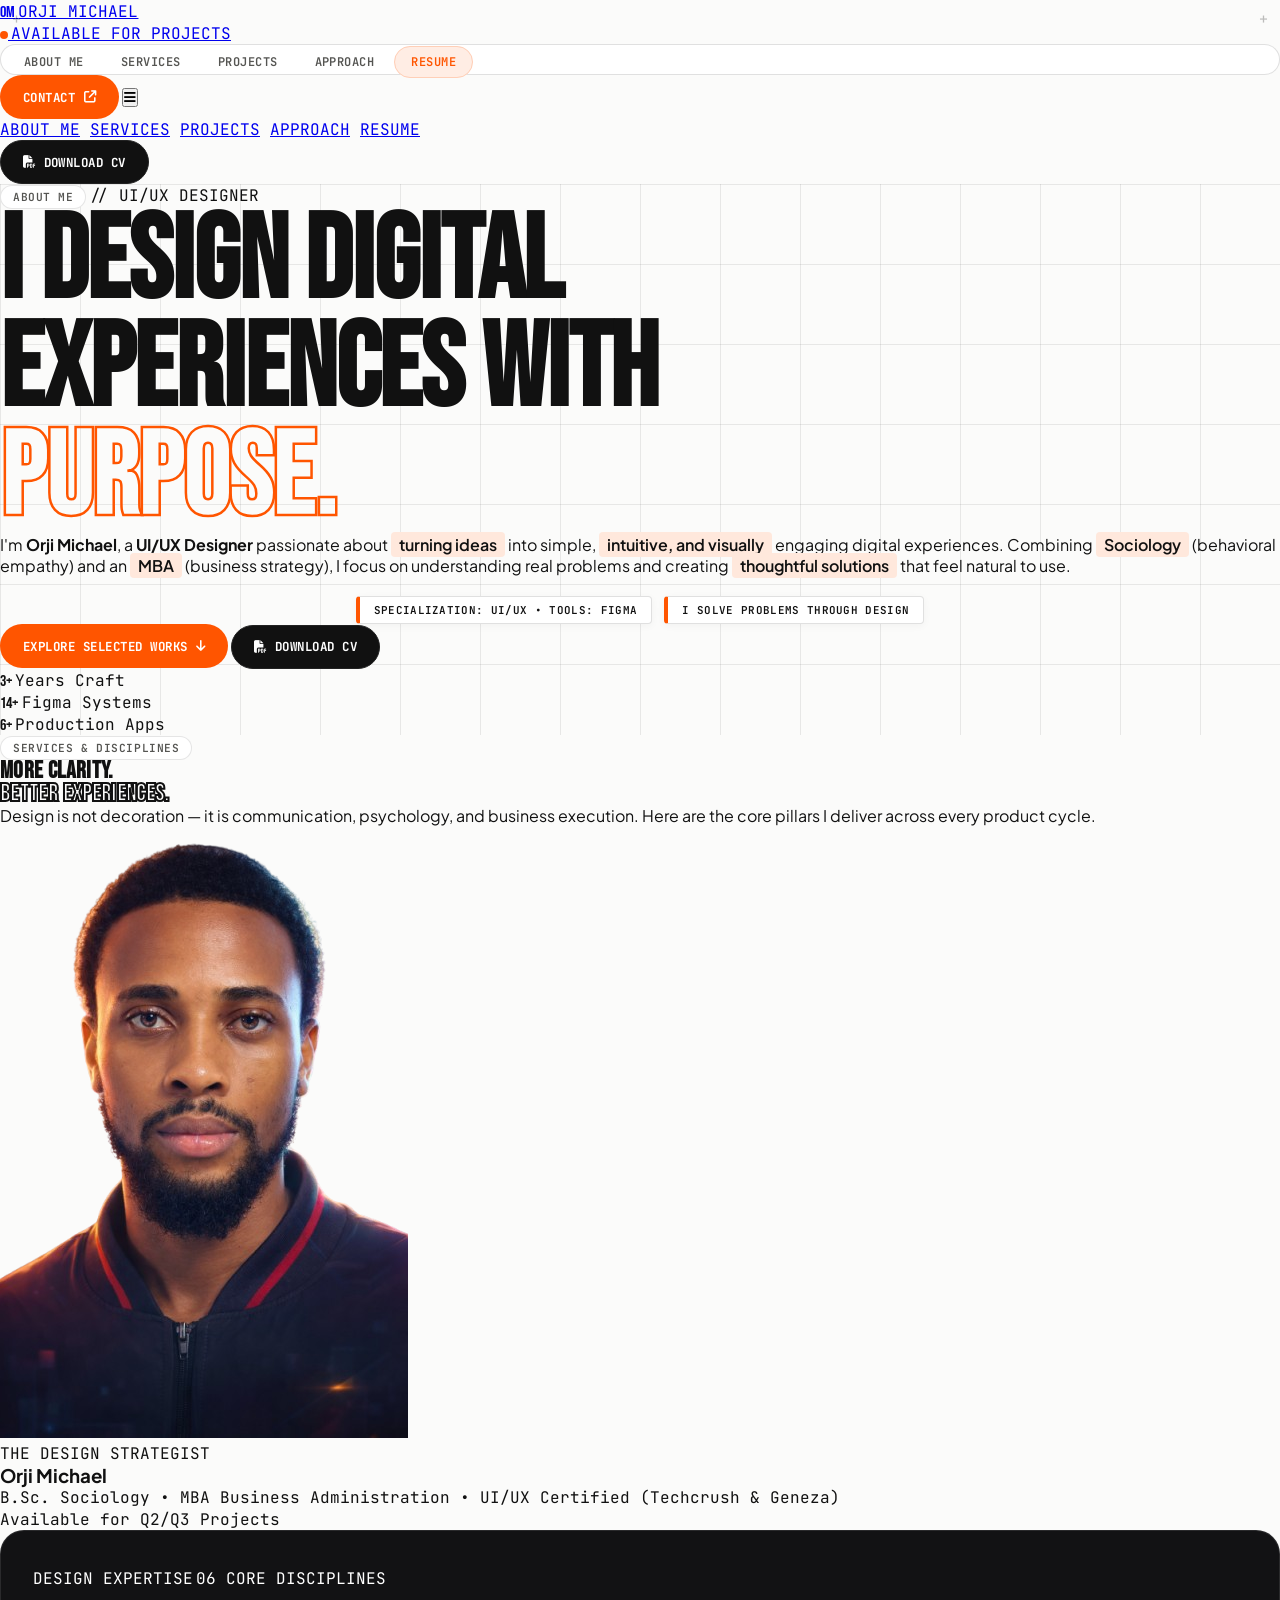
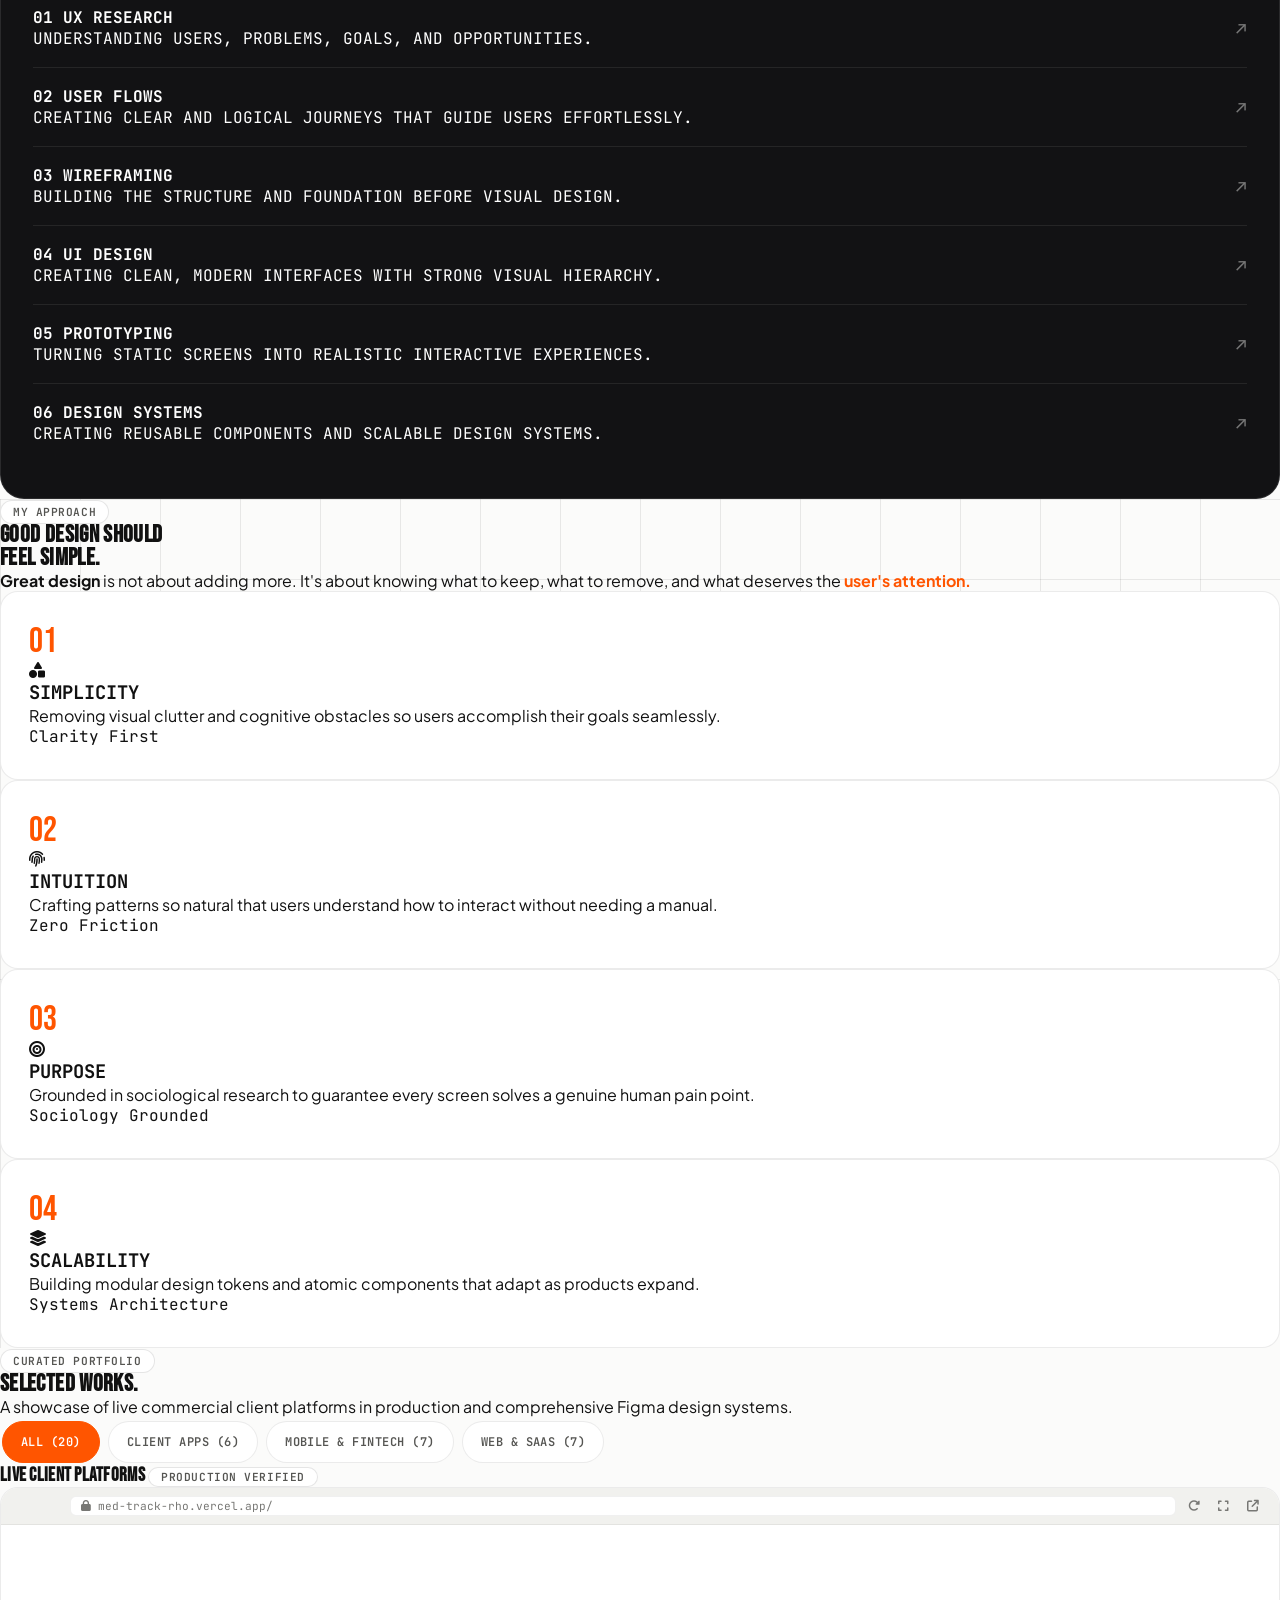
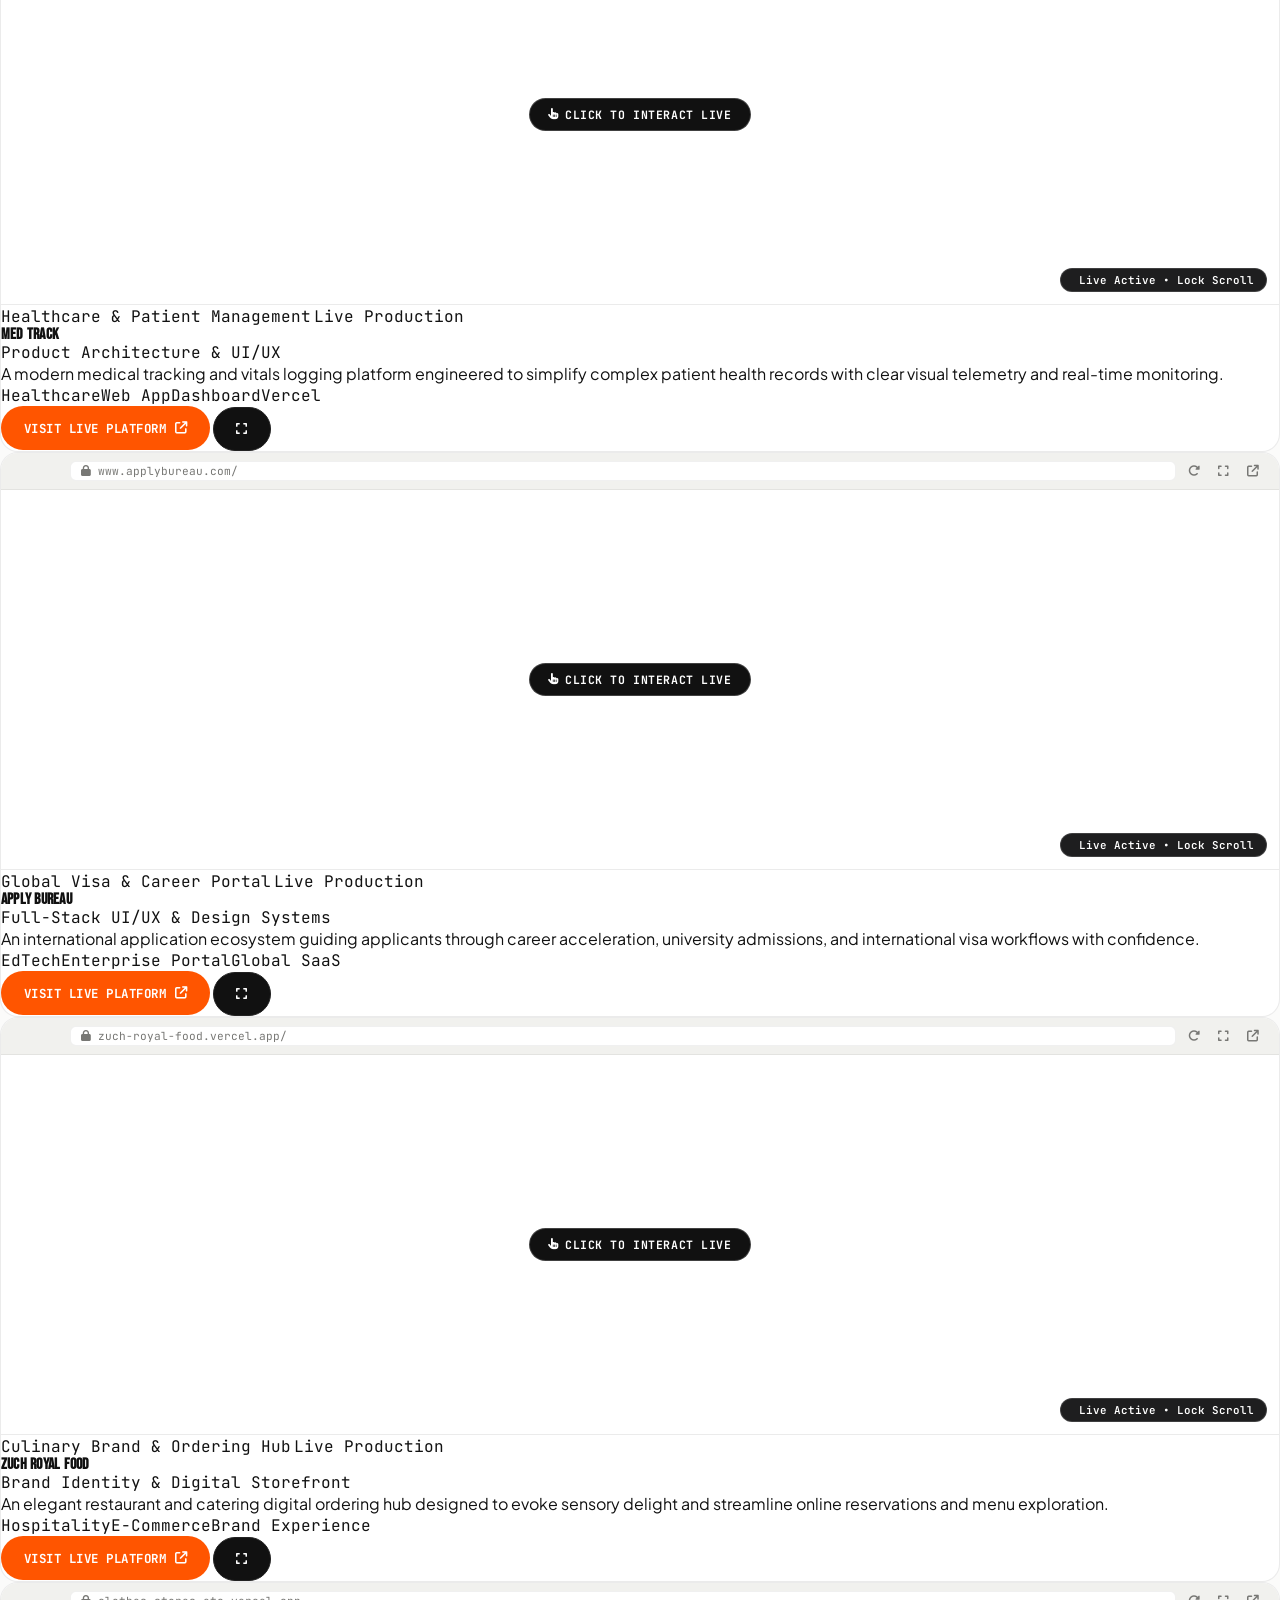
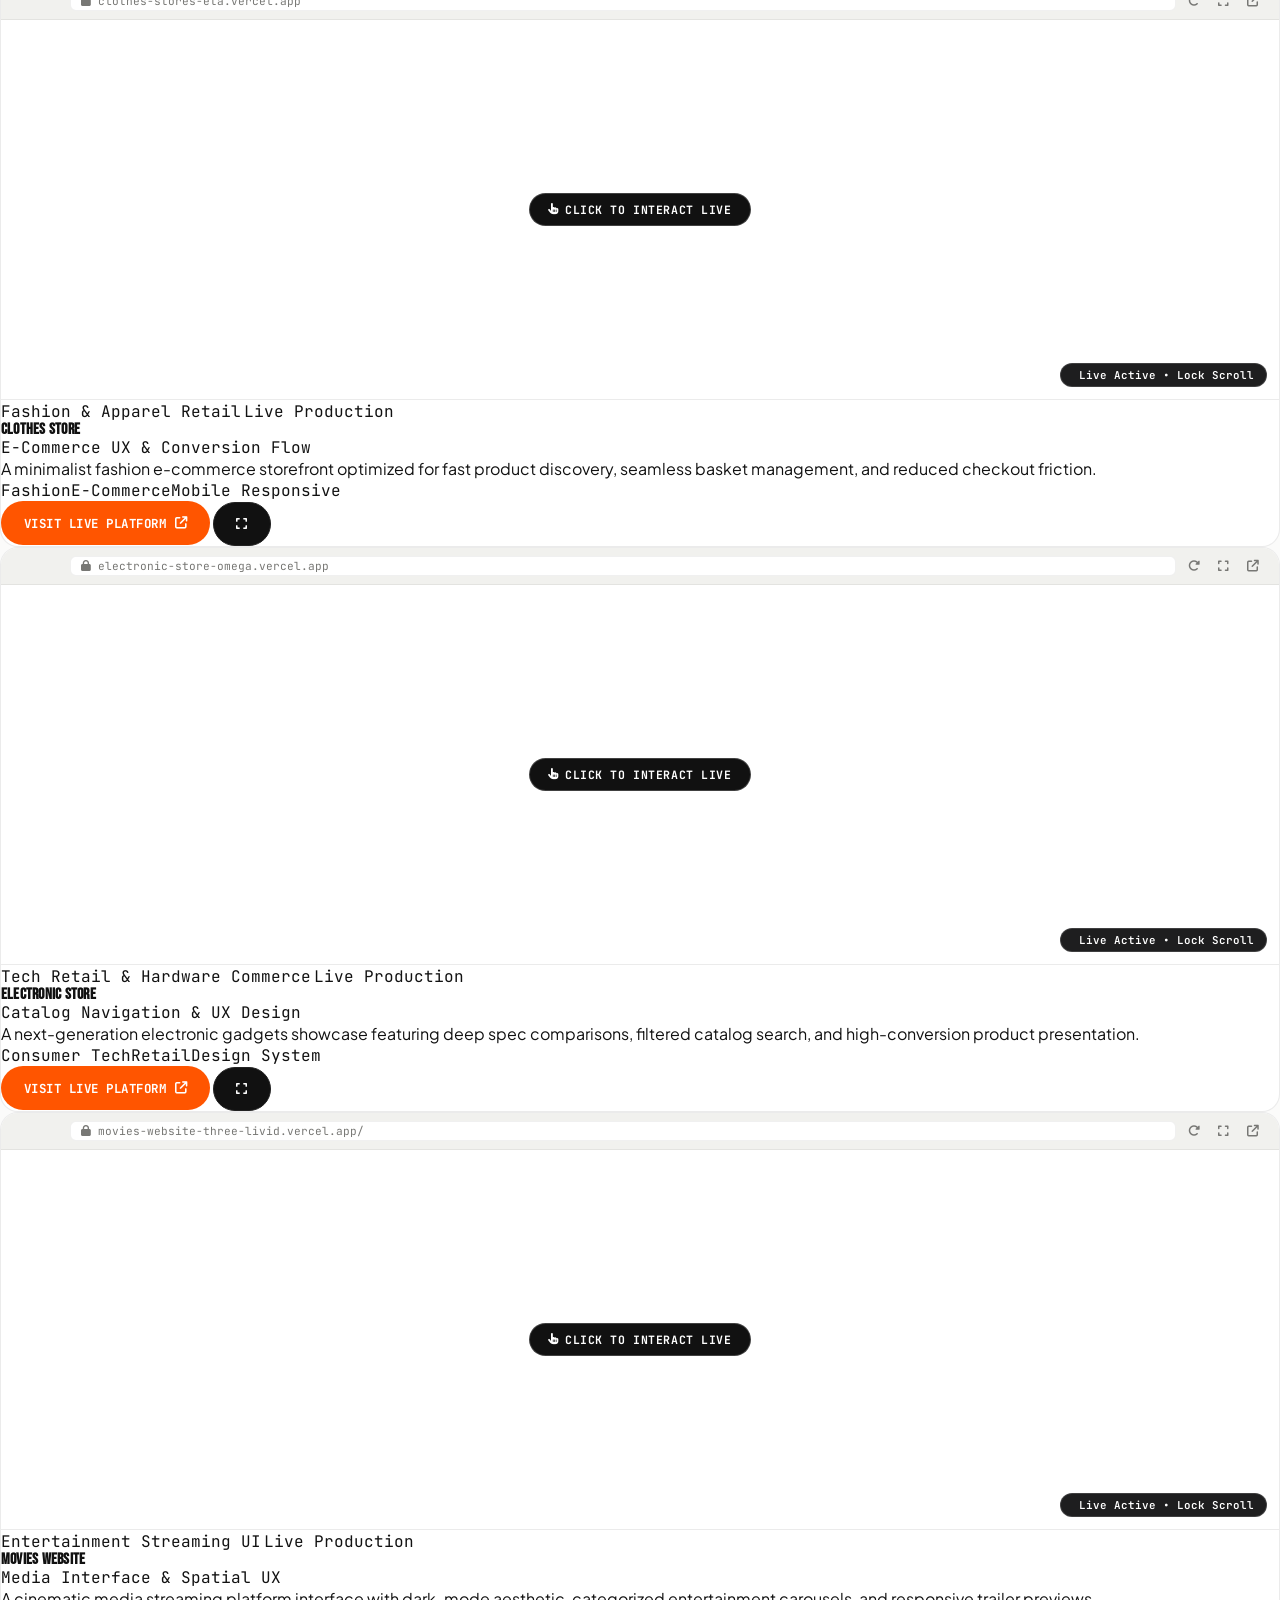
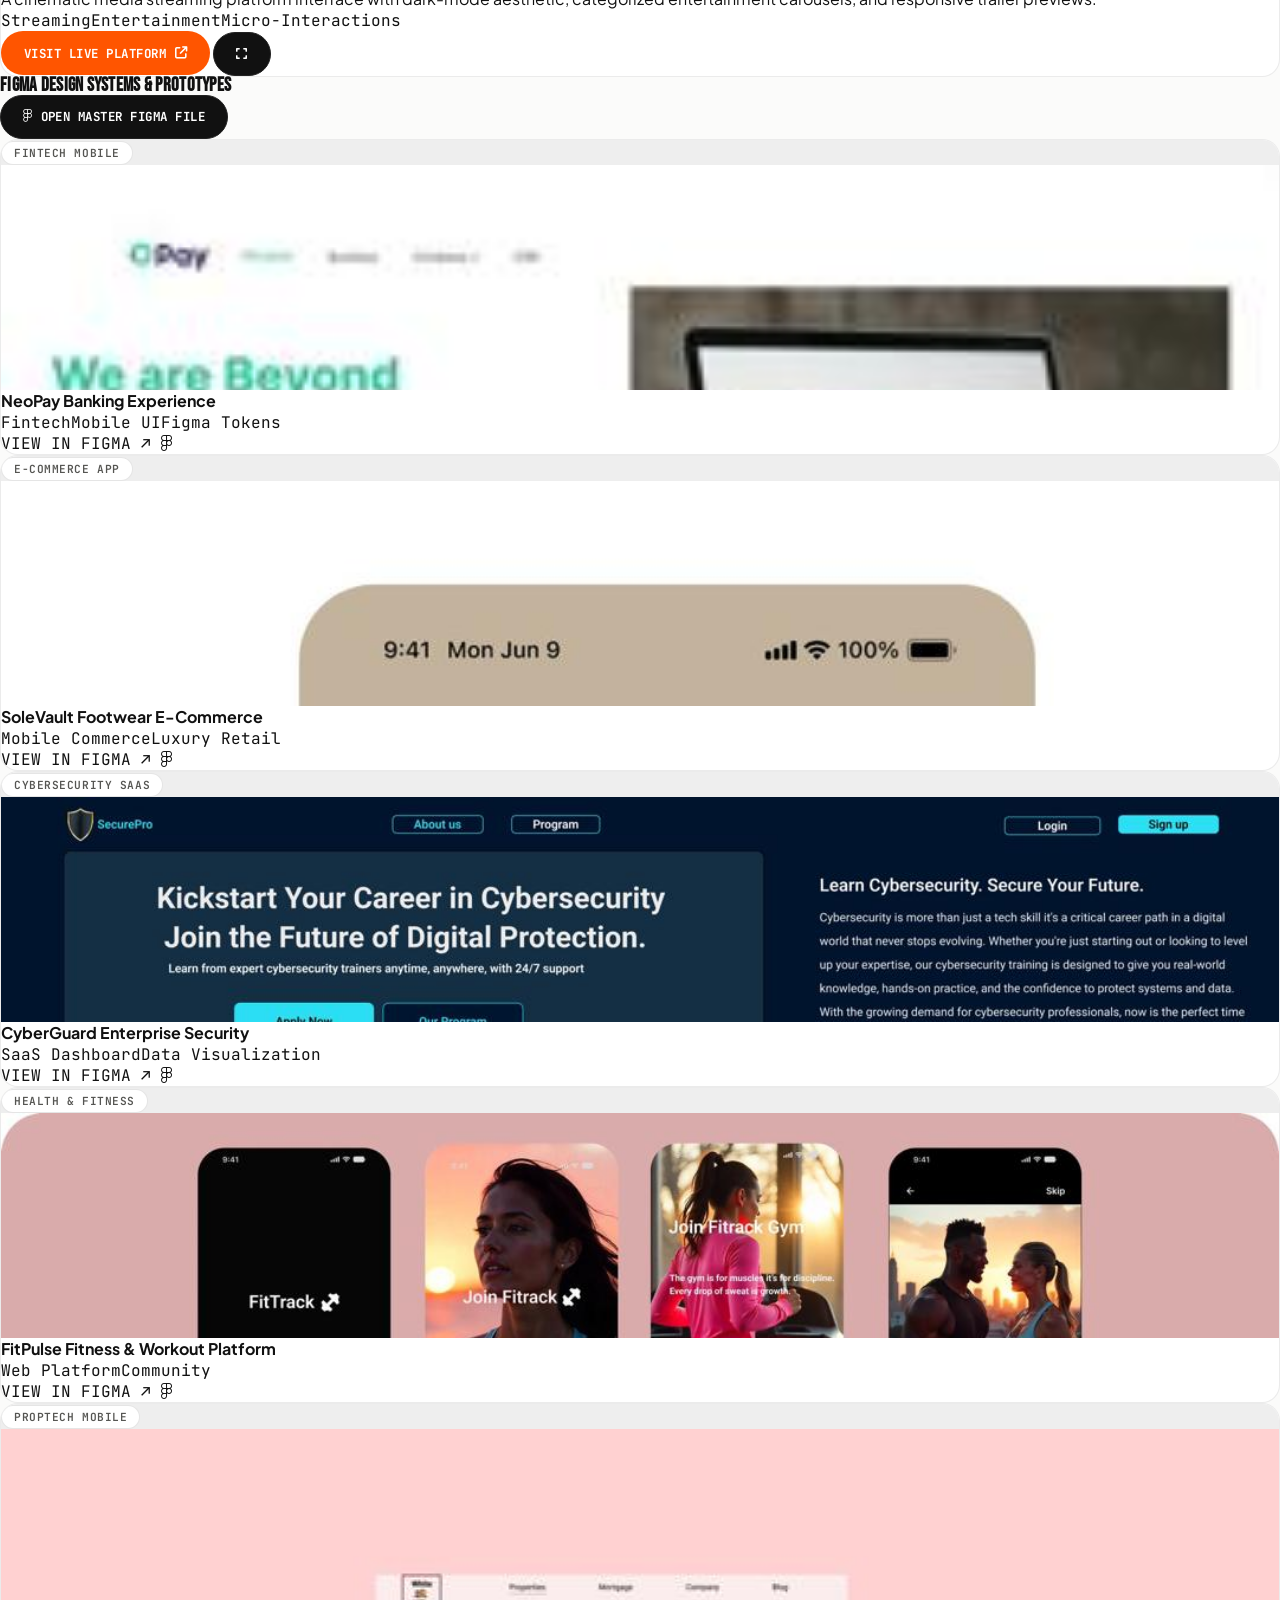
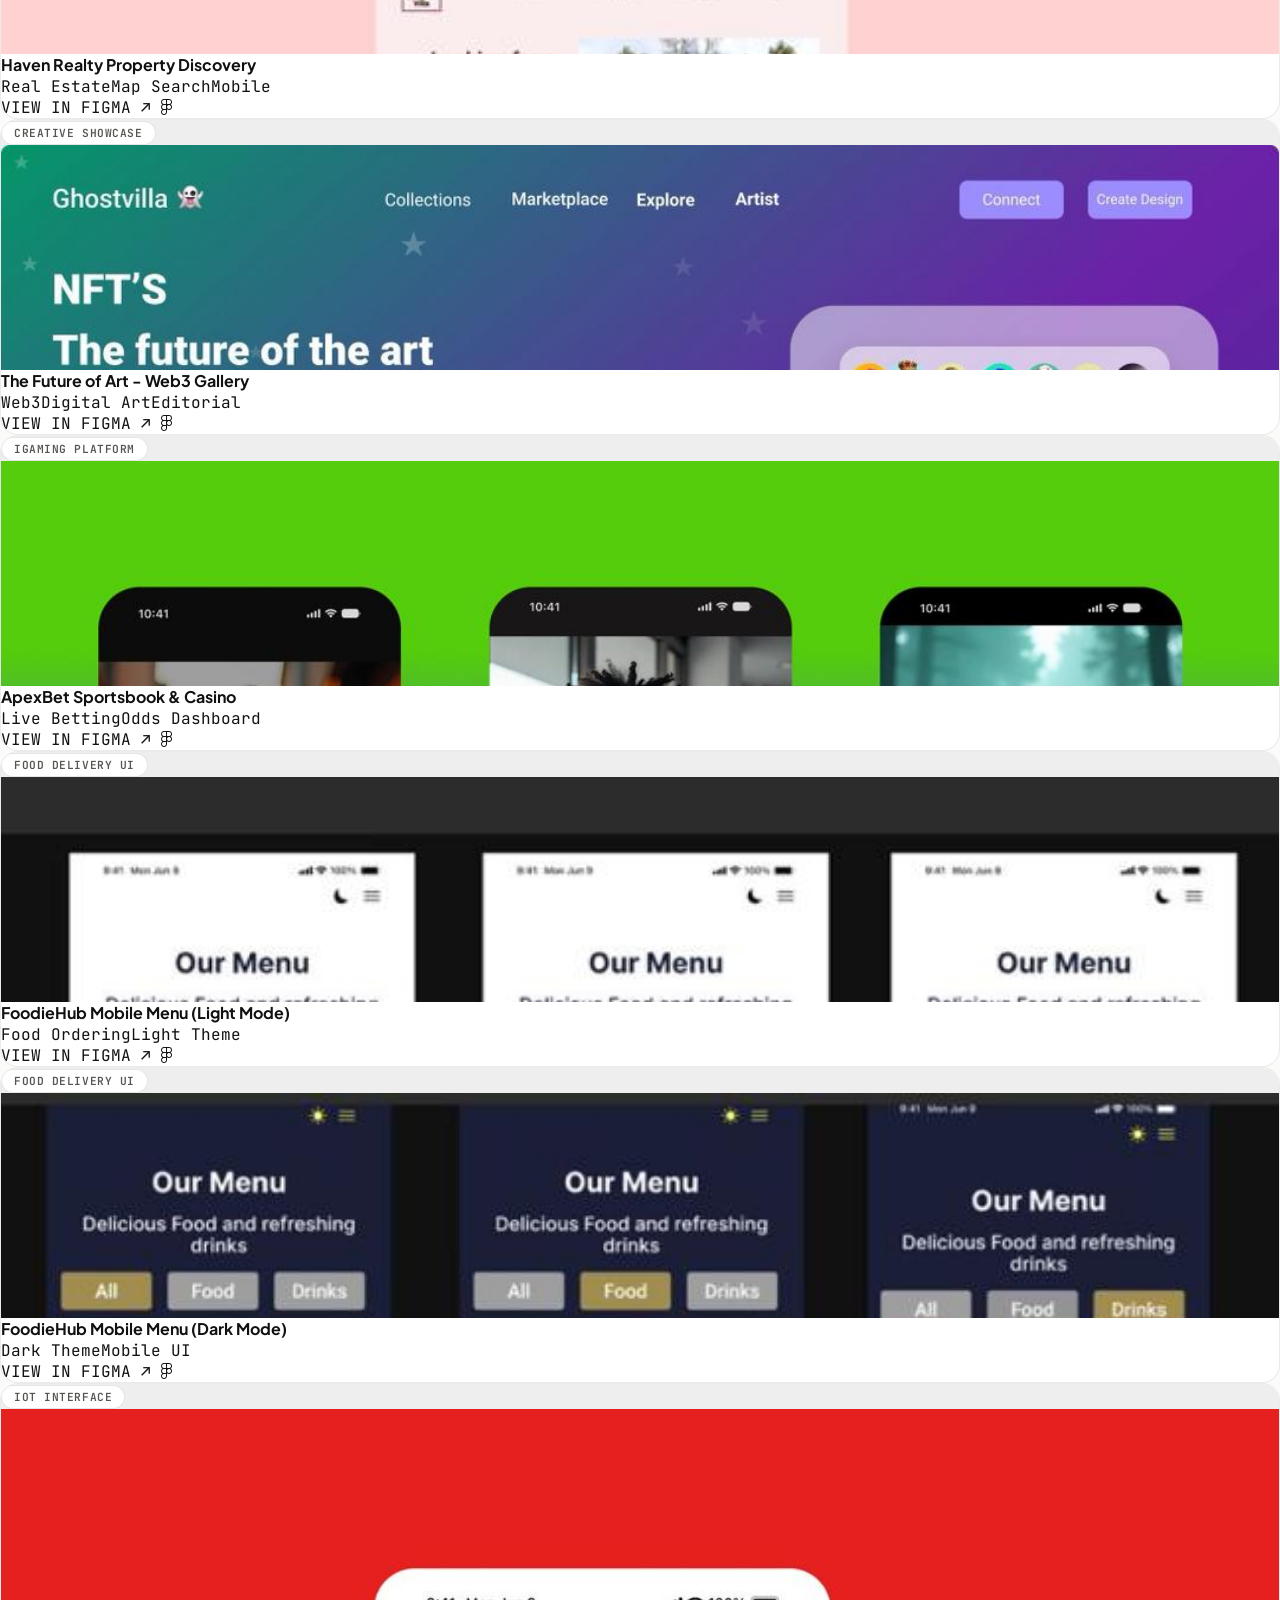
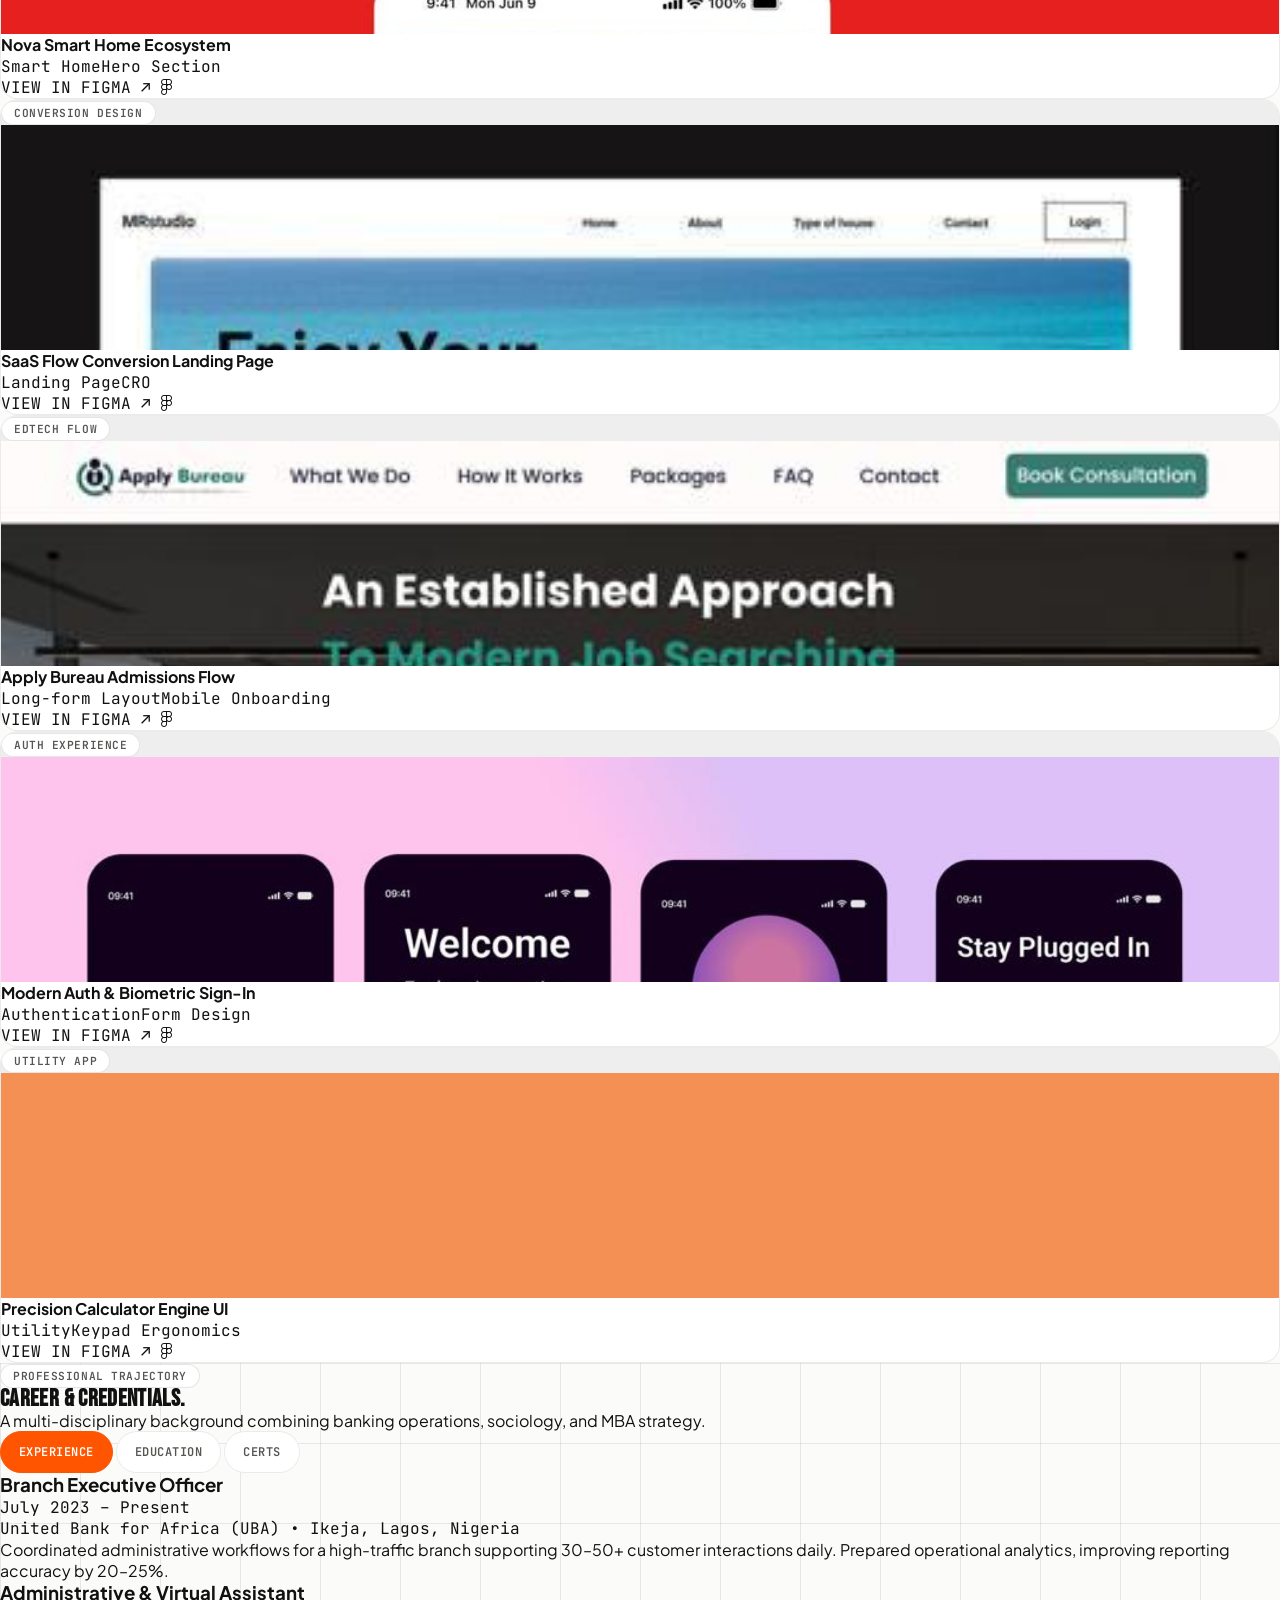
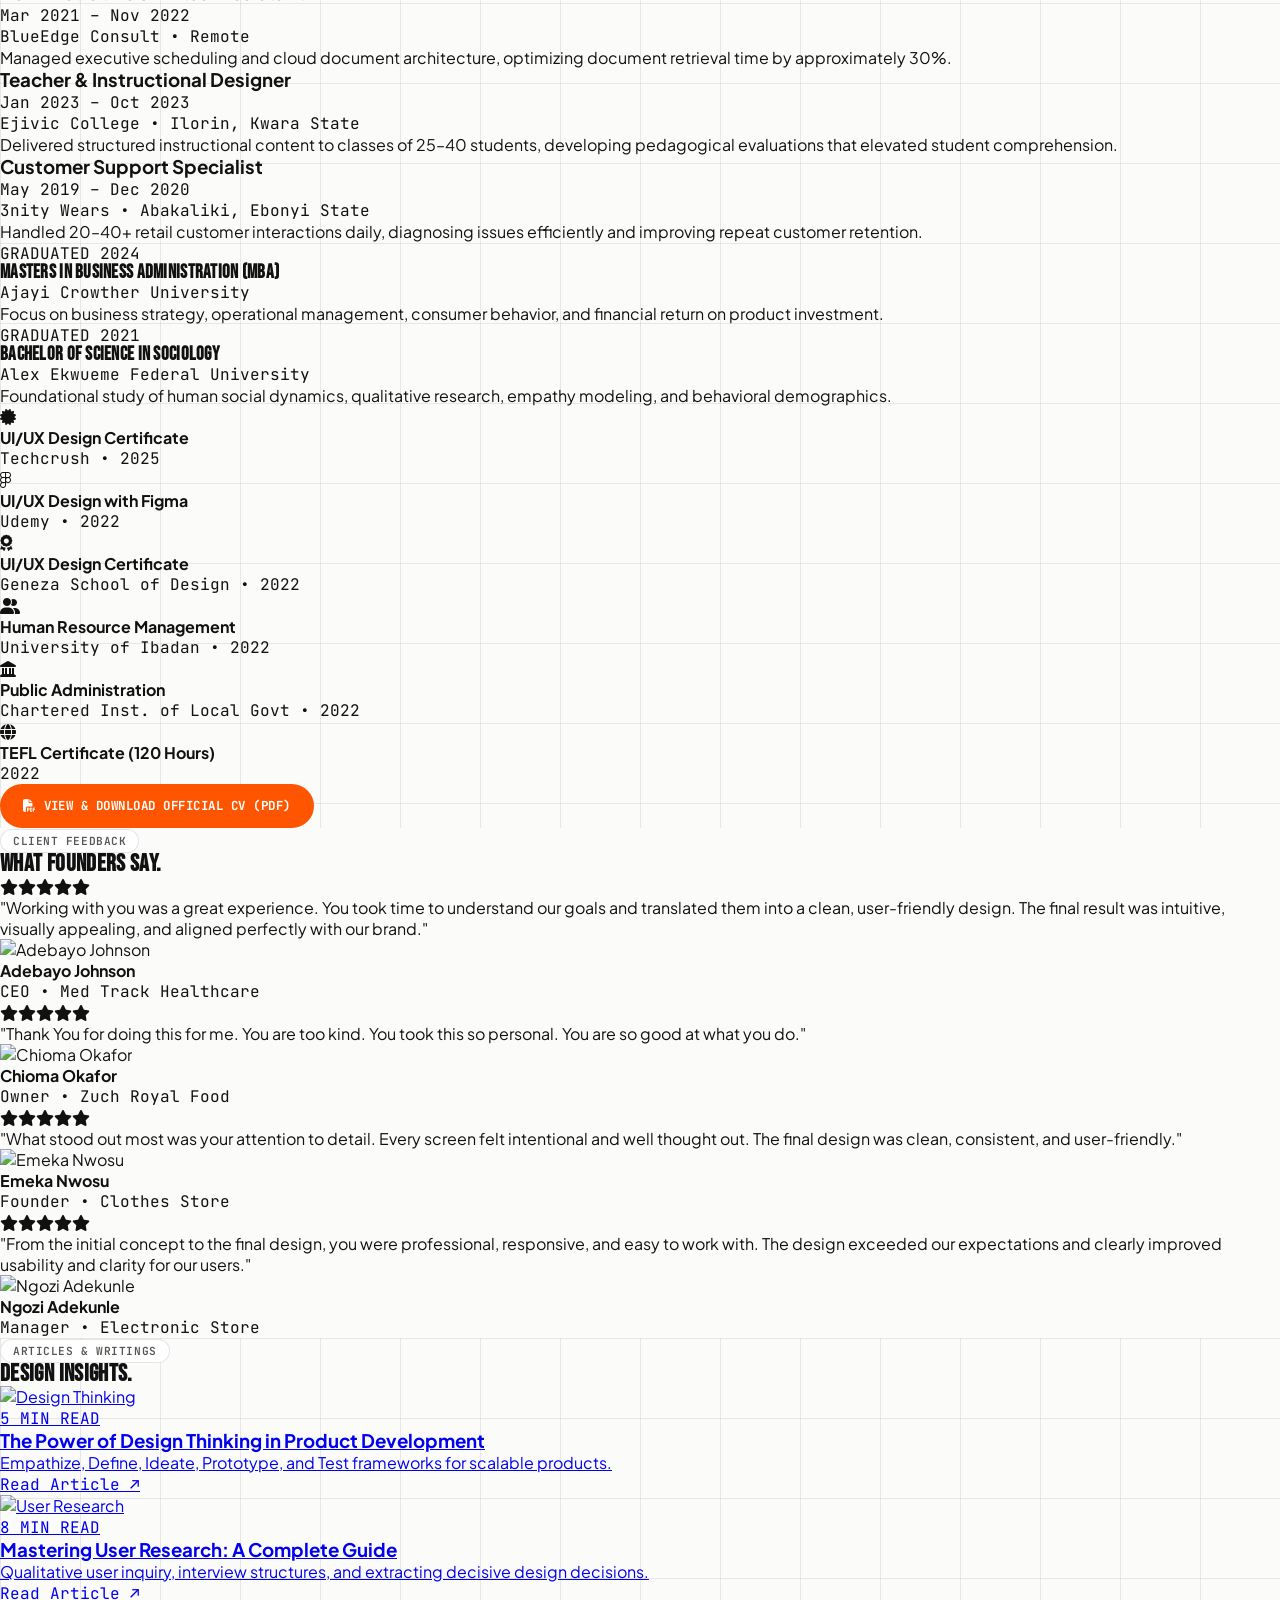
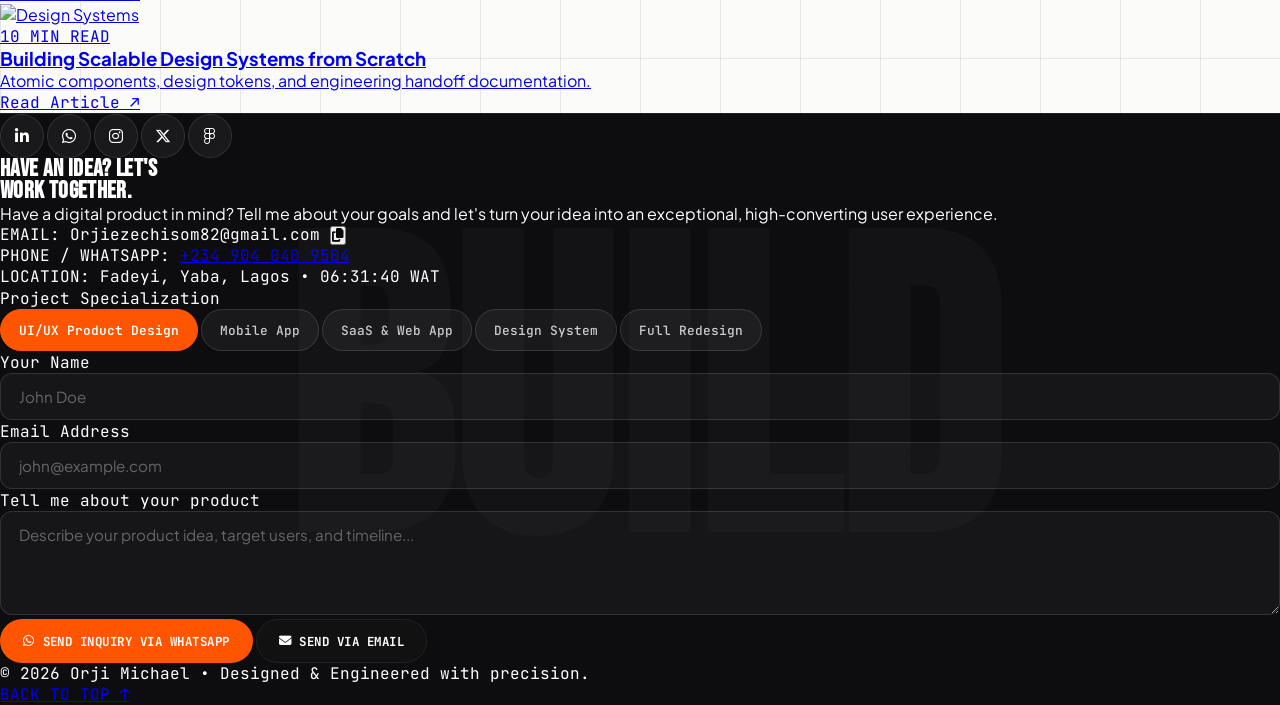
==== commit 138bf3aa: "fix: update title to Junior UI/UX Product Designer and update phone number" ====
--- a/index.html
+++ b/index.html
@@ -3,12 +3,12 @@
 <head>
     <meta charset="UTF-8">
     <meta name="viewport" content="width=device-width, initial-scale=1.0">
-    <title>Orji Michael — Senior UI/UX Product Designer & Design Strategist</title>
+    <title>Orji Michael — Junior UI/UX Product Designer & Design Strategist</title>
     <meta name="description" content="Portfolio of Orji Michael — UI/UX Designer combining behavioral psychology (Sociology) and commercial strategy (MBA) to design intuitive digital experiences with purpose.">
     <meta name="keywords" content="Orji Michael, UI/UX Designer, Product Designer, Figma, Design Systems, Lagos Nigeria, UX Research">
     
     <!-- Open Graph Meta -->
-    <meta property="og:title" content="Orji Michael — Senior UI/UX Product Designer">
+    <meta property="og:title" content="Orji Michael — Junior UI/UX Product Designer">
     <meta property="og:description" content="I design digital experiences with purpose.">
     <meta property="og:type" content="website">
     
@@ -758,7 +758,7 @@
                             <a href="https://linkedin.com/in/chisom-orji-30aa45230" target="_blank" rel="noopener noreferrer" class="social-icon-btn" title="LinkedIn">
                                 <i class="fab fa-linkedin-in text-sm"></i>
                             </a>
-                            <a href="https://wa.me/2347061646747" target="_blank" rel="noopener noreferrer" class="social-icon-btn" title="WhatsApp">
+                            <a href="https://wa.me/2349040409504" target="_blank" rel="noopener noreferrer" class="social-icon-btn" title="WhatsApp">
                                 <i class="fab fa-whatsapp text-sm"></i>
                             </a>
                             <a href="https://www.instagram.com/loordwhite?igsh=NTBrMG4xajkxYXhs" target="_blank" rel="noopener noreferrer" class="social-icon-btn" title="Instagram">
@@ -796,7 +796,7 @@
                         </div>
                         <div class="flex items-center justify-between">
                             <span class="text-slate-500">PHONE / WHATSAPP:</span>
-                            <a href="https://wa.me/2347061646747" target="_blank" rel="noopener noreferrer" class="text-accentOrange hover:underline font-semibold">+234 706 164 6747</a>
+                            <a href="https://wa.me/2349040409504" target="_blank" rel="noopener noreferrer" class="text-accentOrange hover:underline font-semibold">+234 904 040 9504</a>
                         </div>
                         <div class="flex items-center justify-between">
                             <span class="text-slate-500">LOCATION:</span>
@@ -879,7 +879,7 @@
                 </div>
                 <h3 id="resume-modal-title" class="font-headline text-3xl text-ink mb-2">ORJI MICHAEL &bull; CURRICULUM VITAE</h3>
                 <p class="text-slate-600 text-xs font-mono mb-6">
-                    Senior UI/UX Product Designer &bull; MBA &bull; B.Sc. Sociology
+                    Junior UI/UX Product Designer &bull; MBA &bull; B.Sc. Sociology
                 </p>
 
                 <div class="p-4 rounded-xl bg-slate-50 border border-black/5 text-left mb-6 space-y-2 text-xs font-mono text-slate-700">
